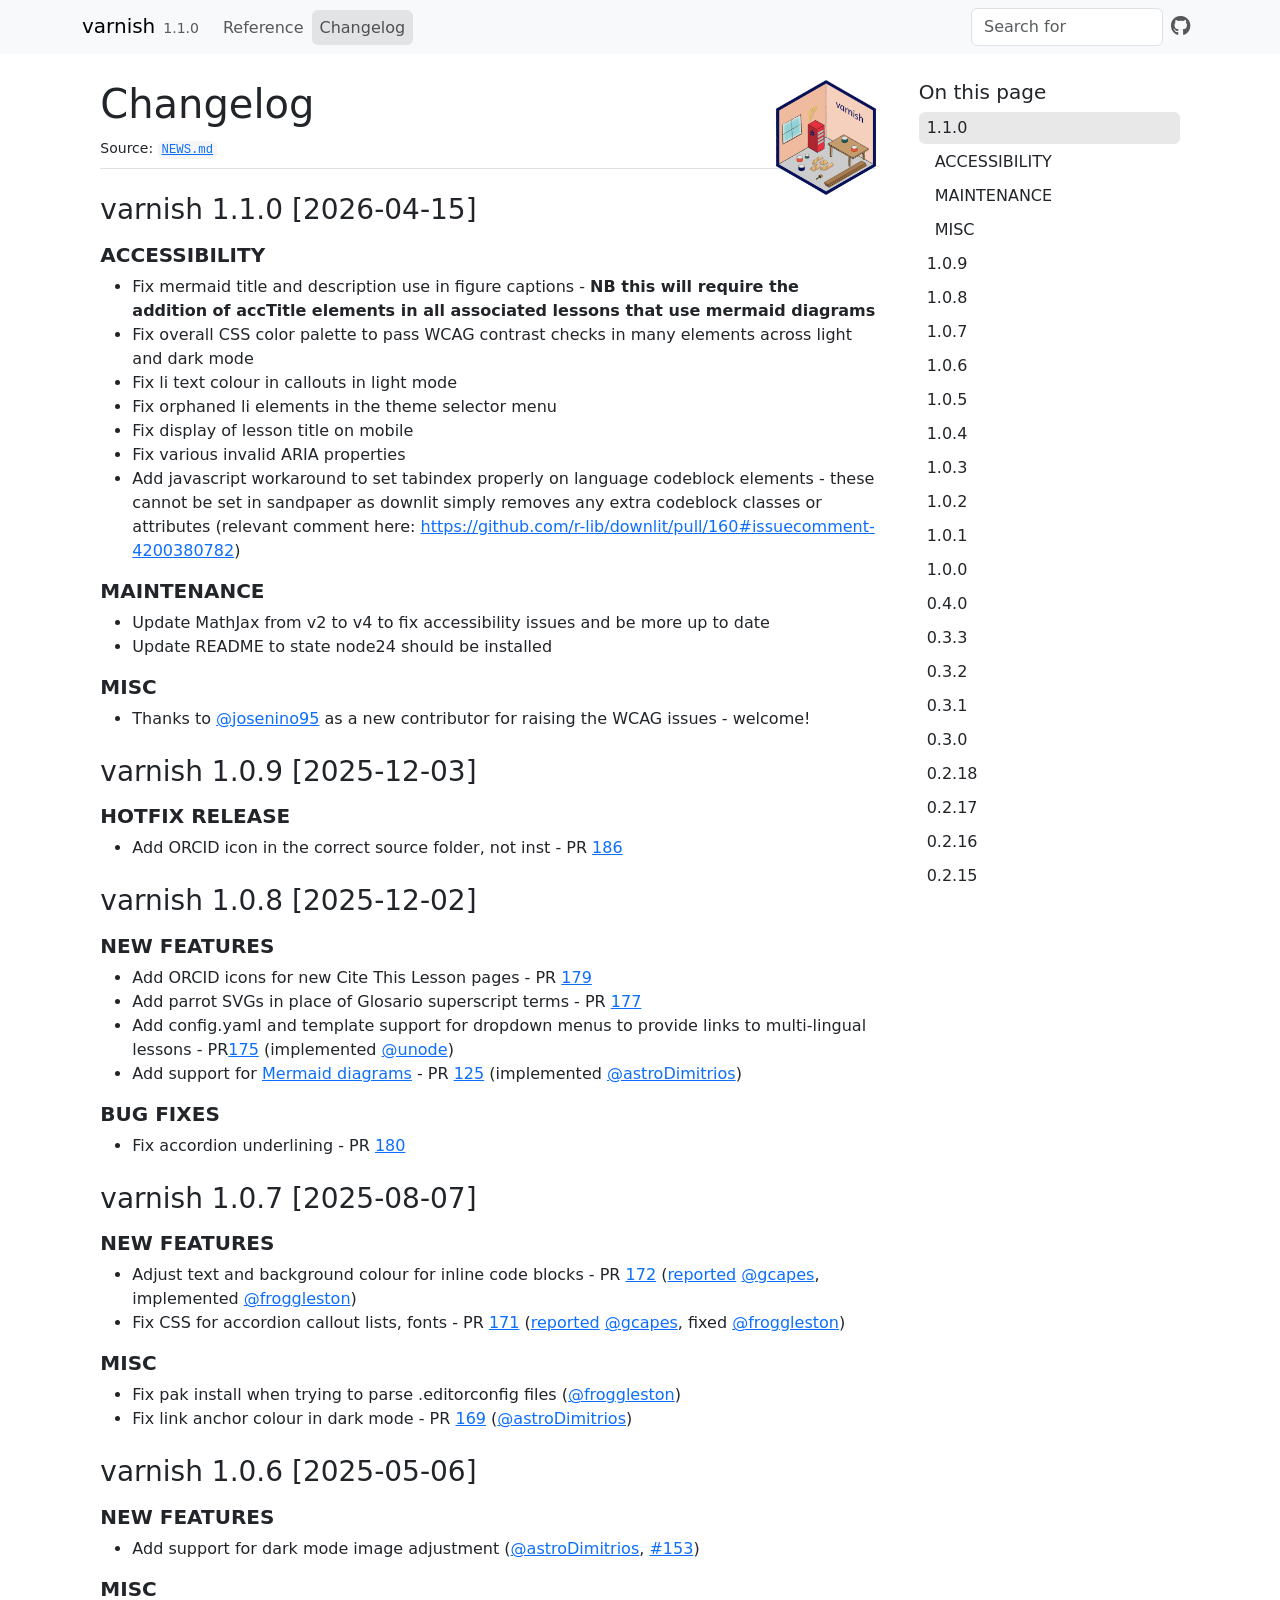
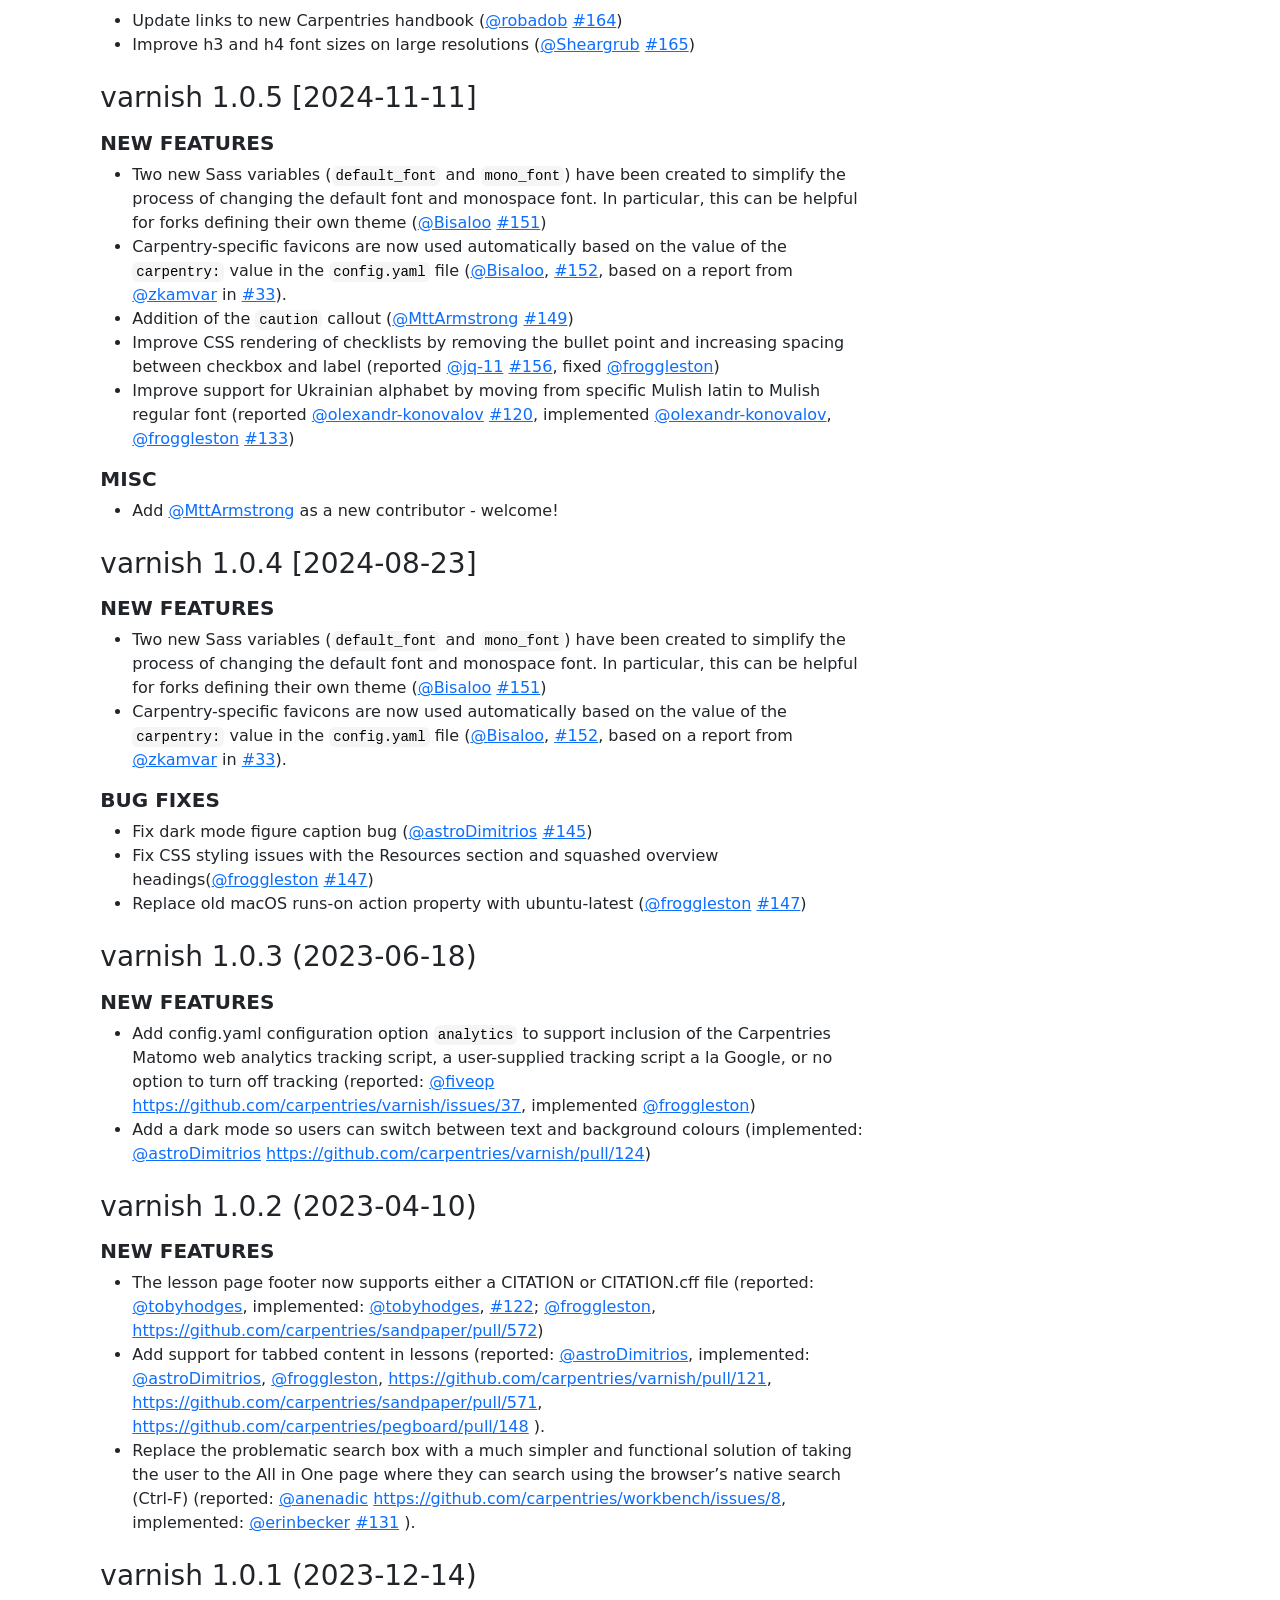
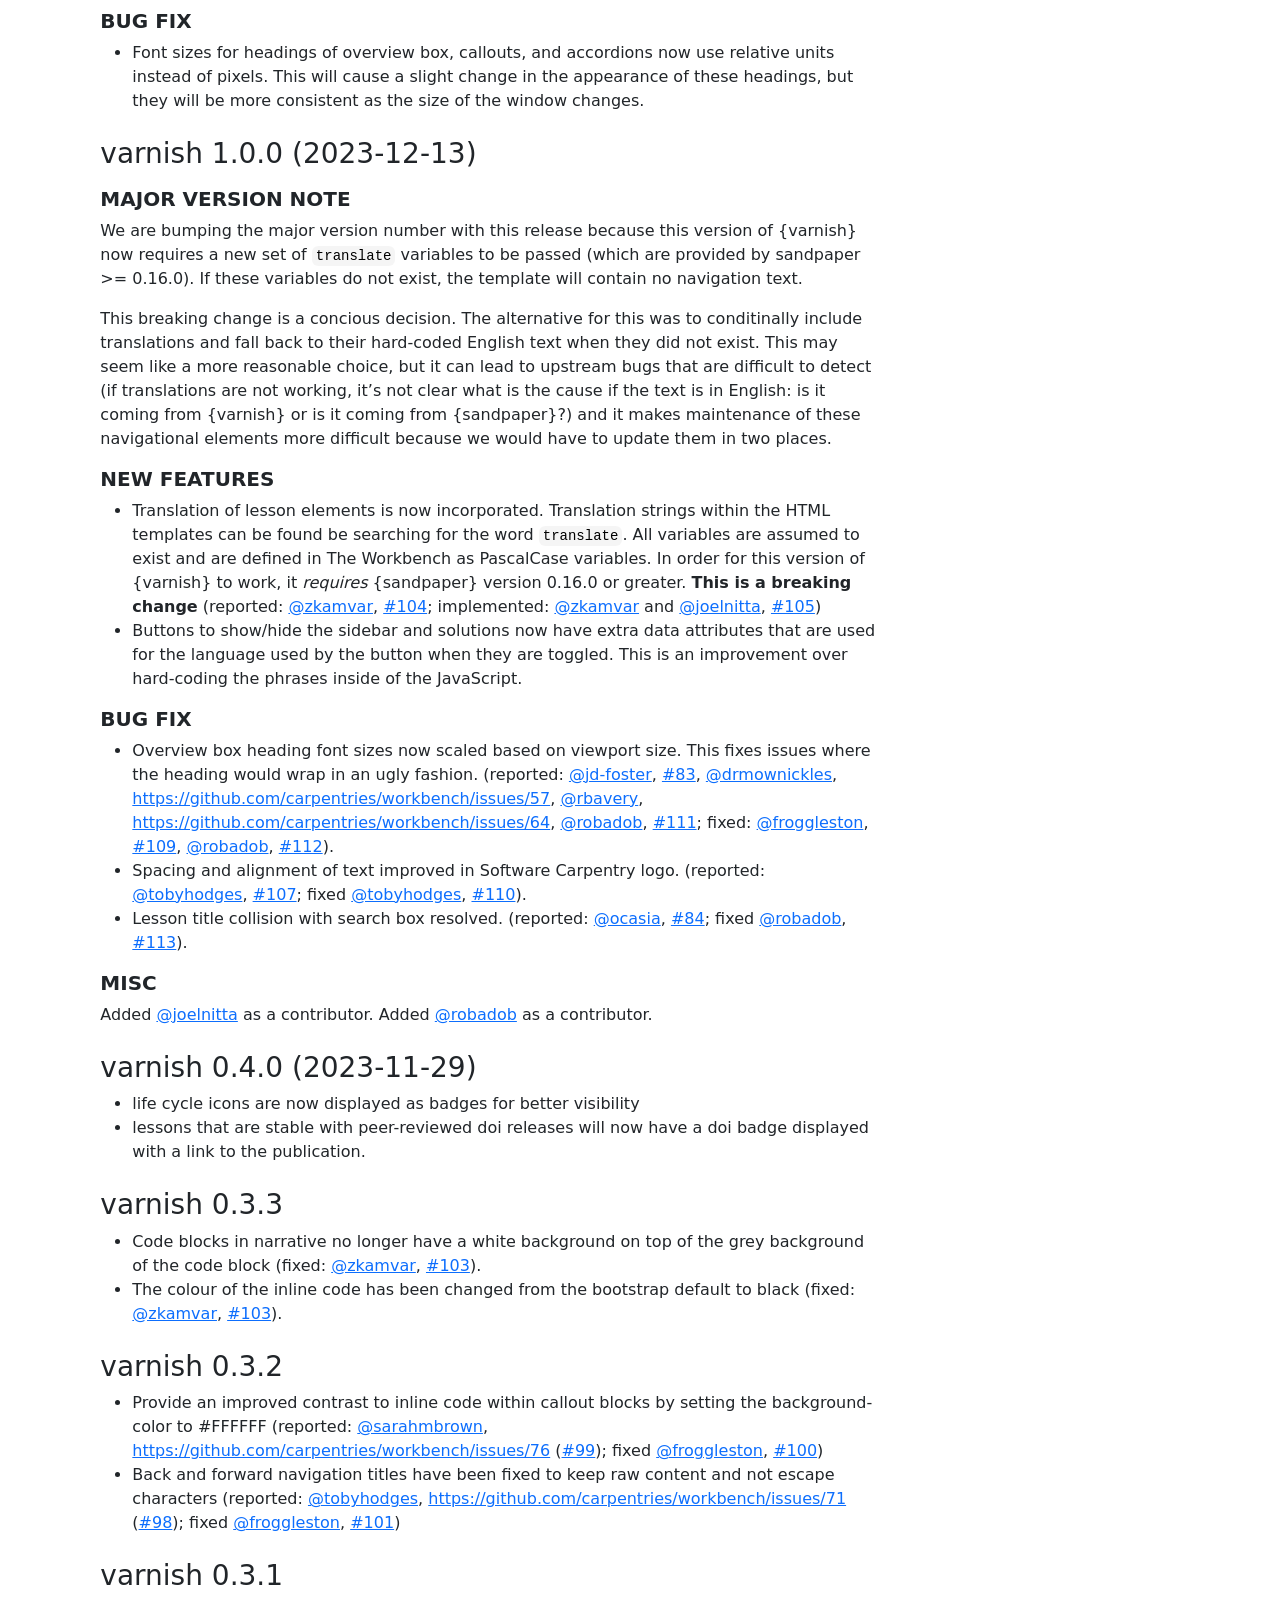
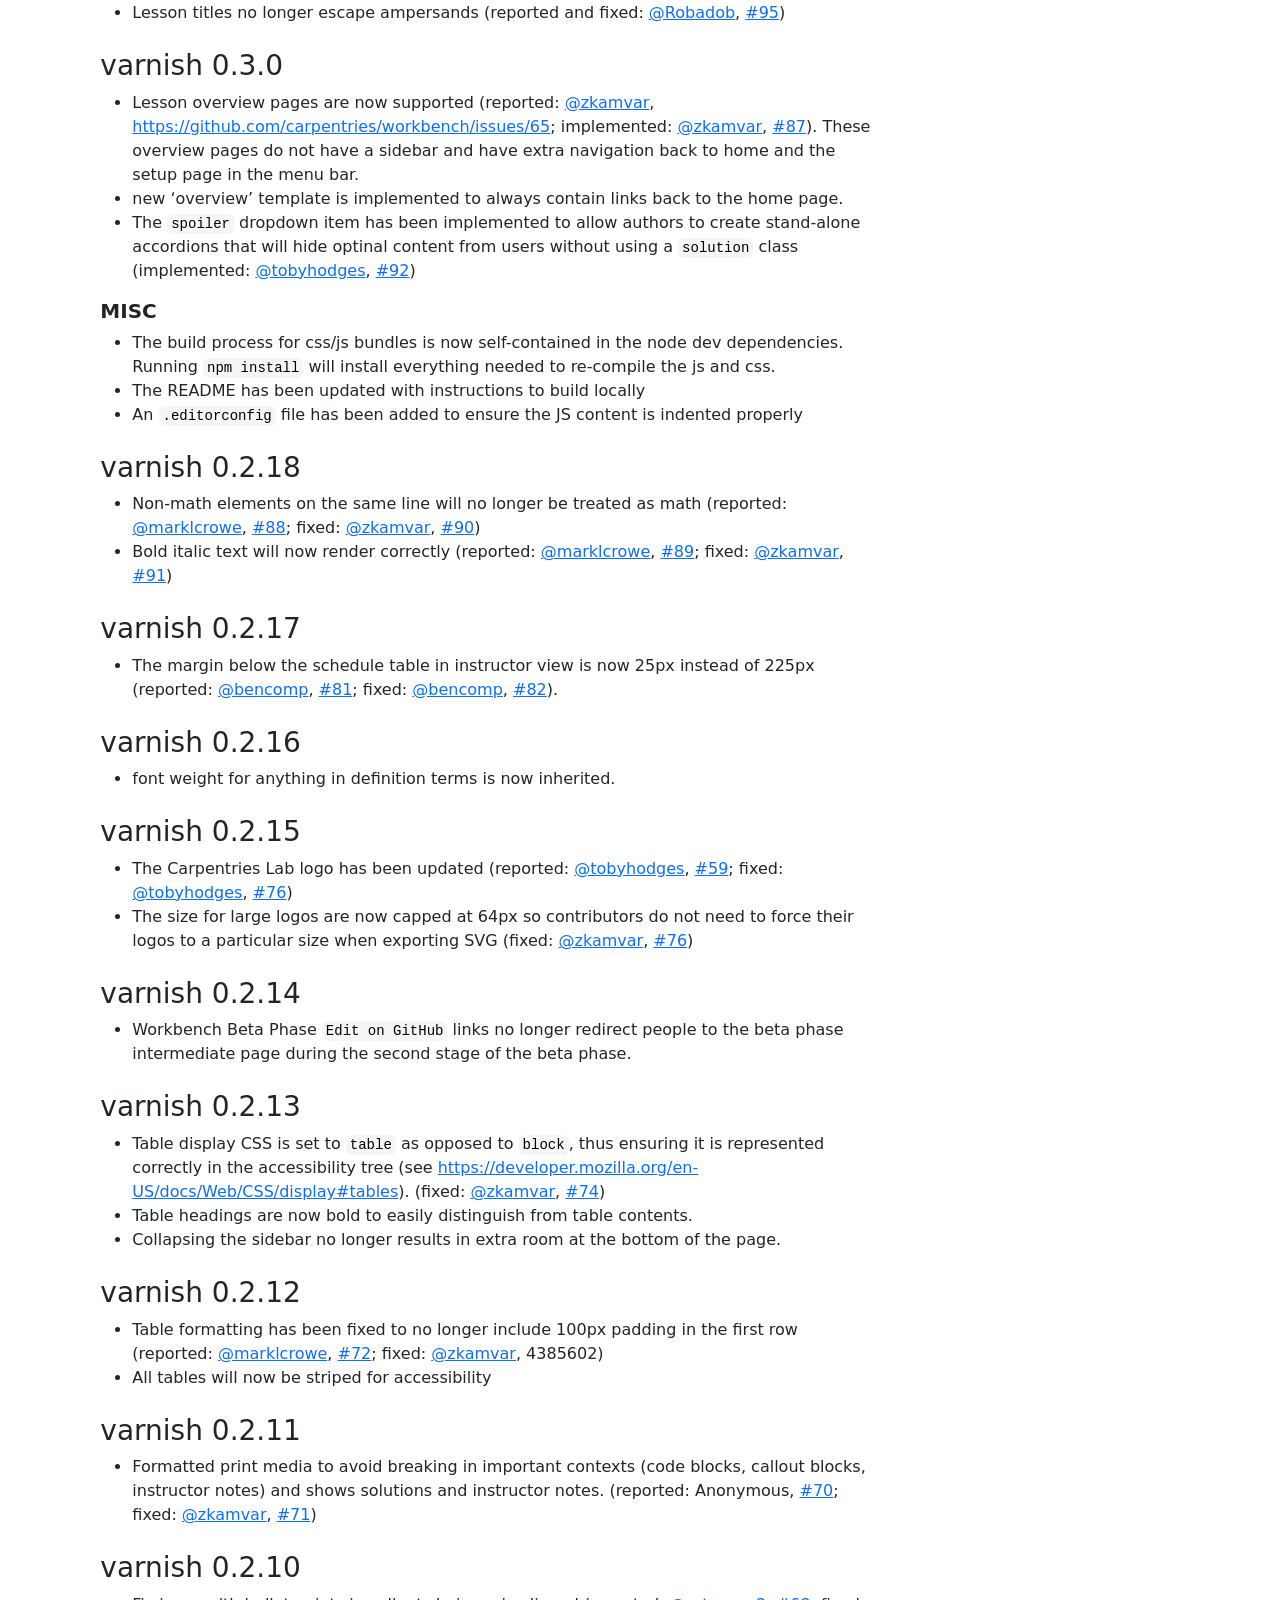
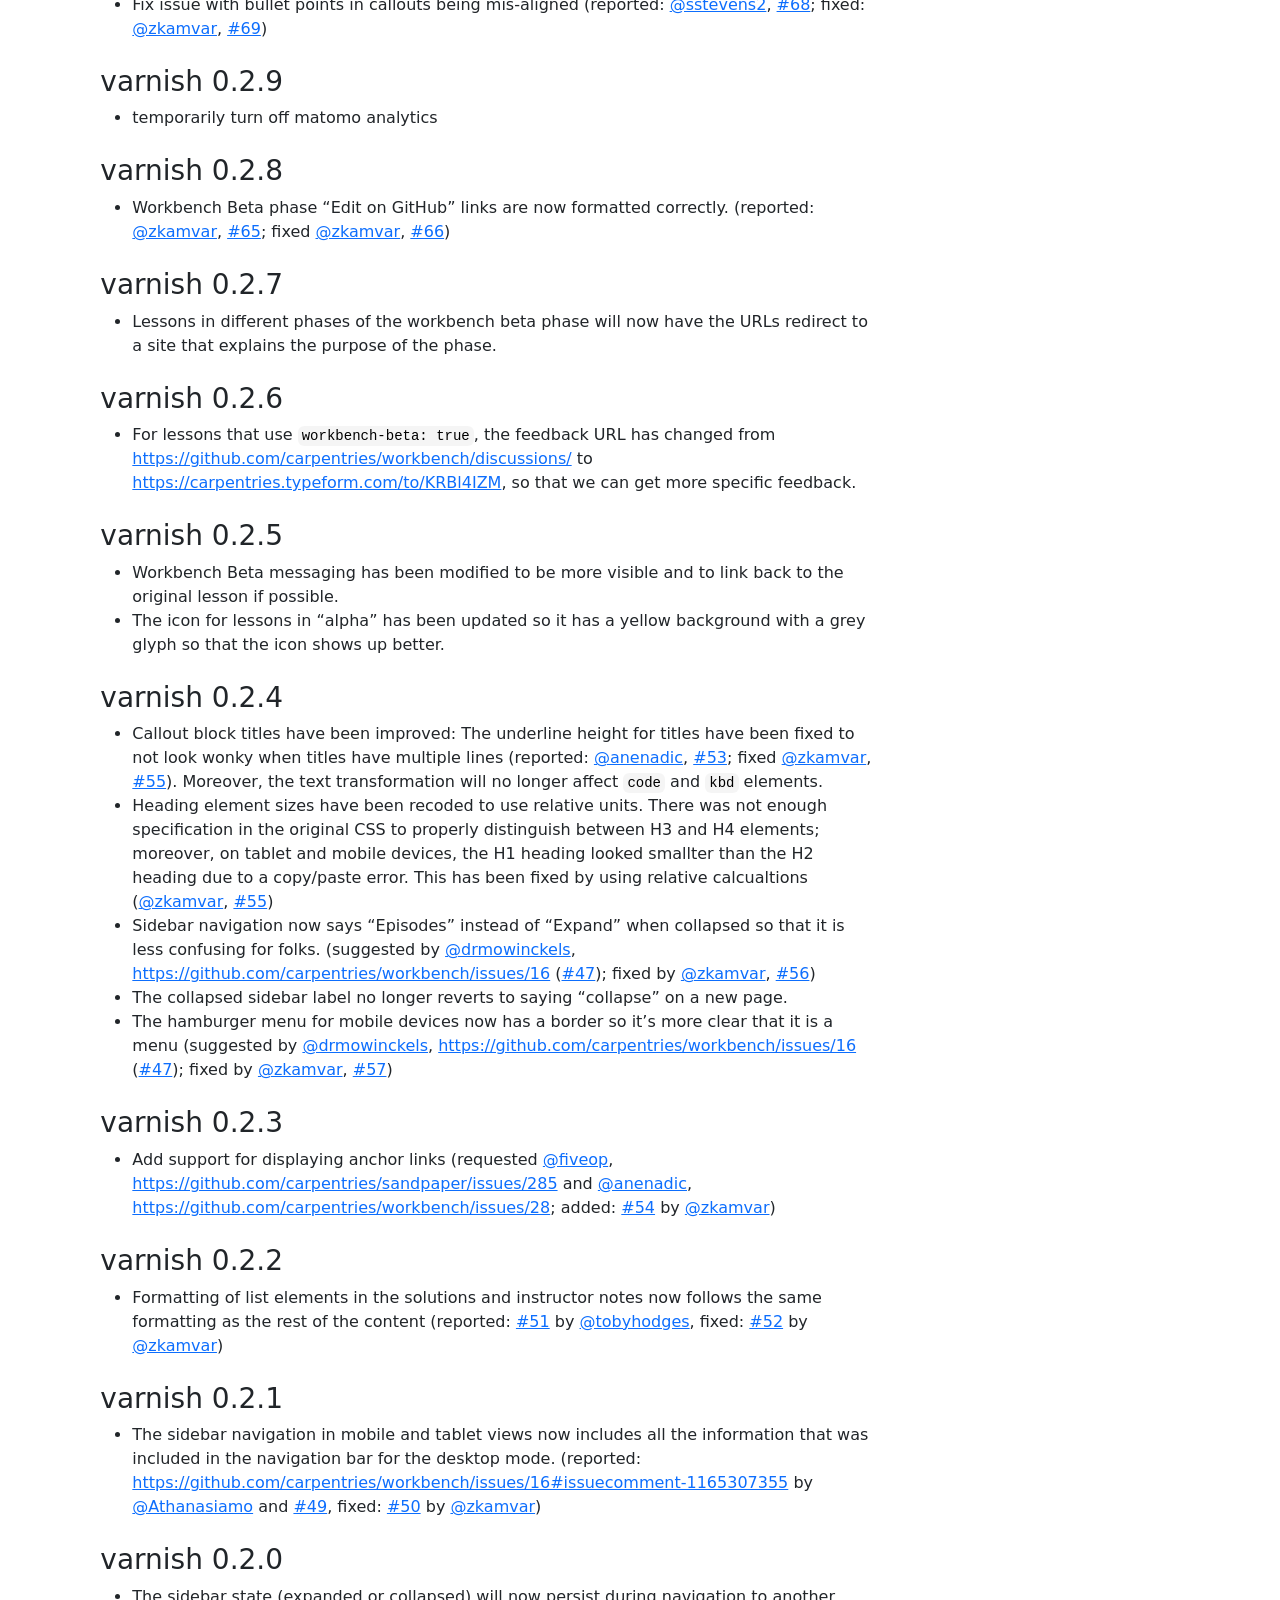
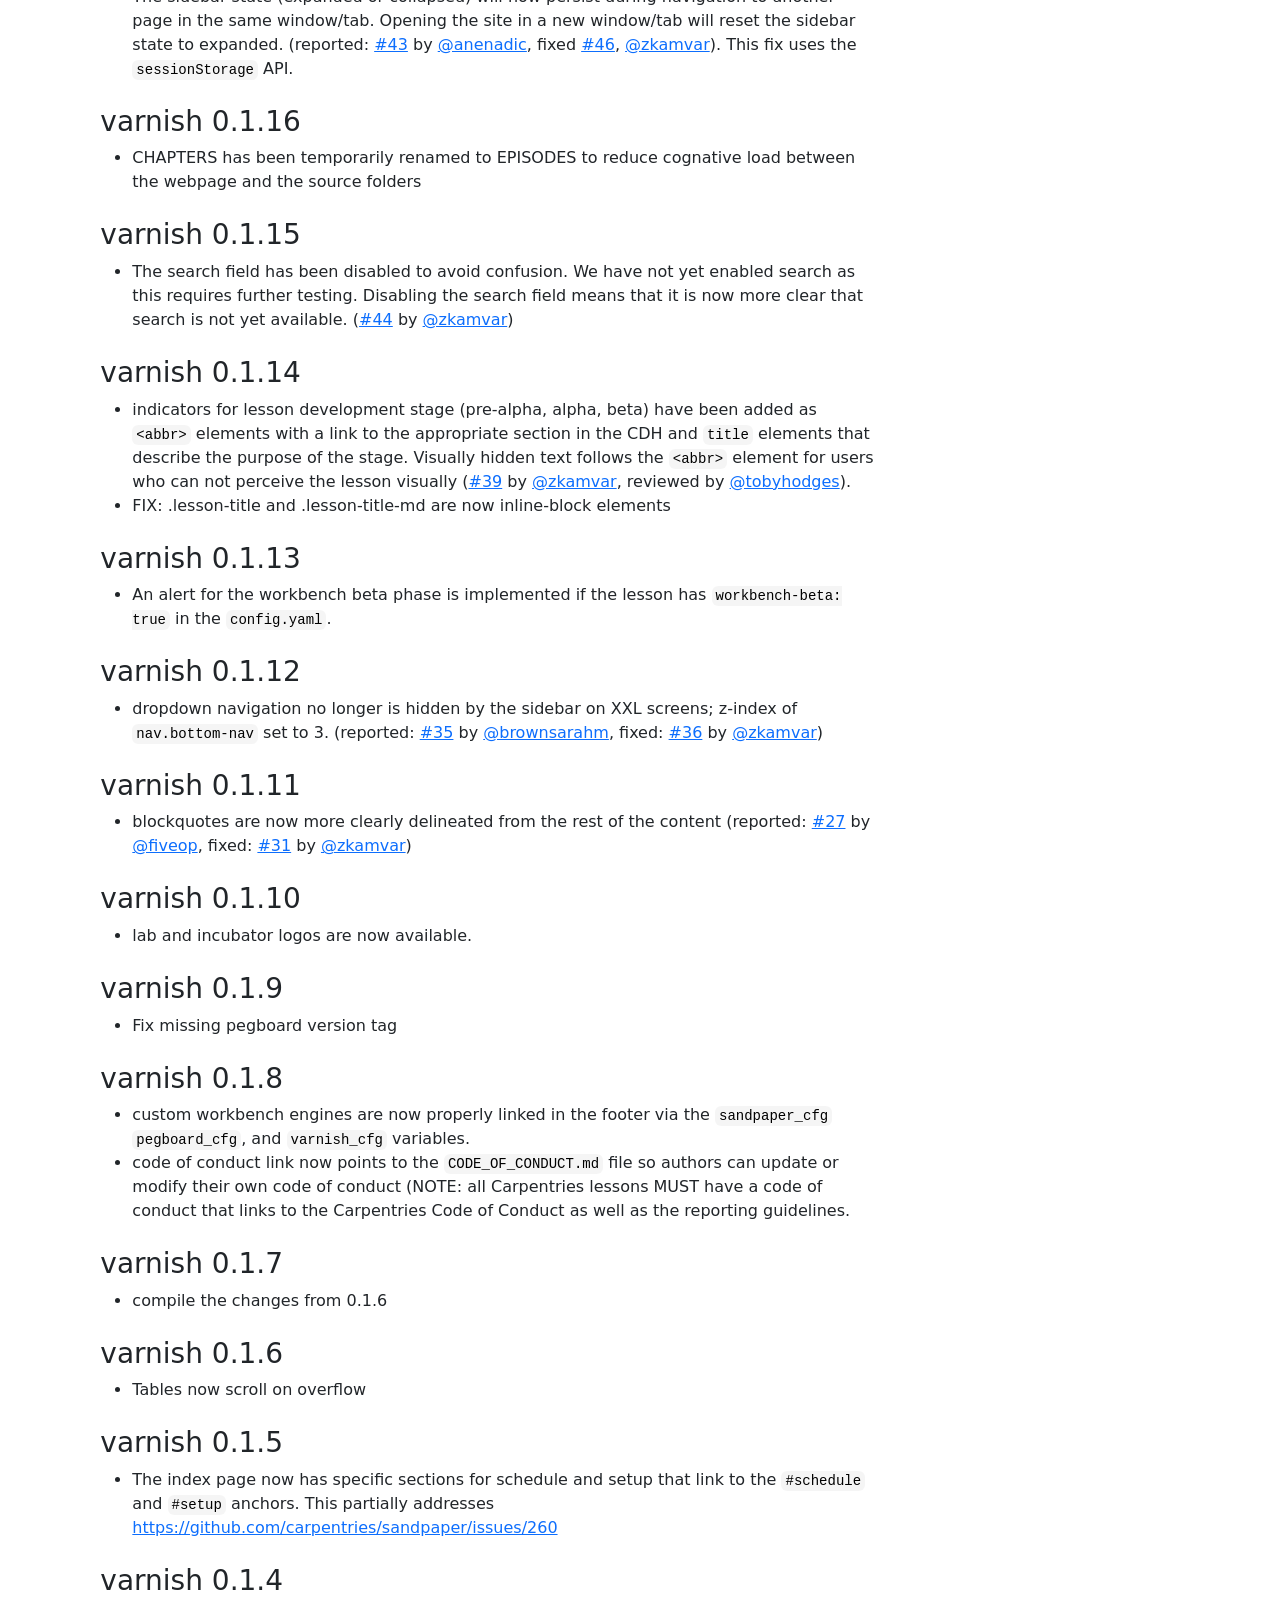
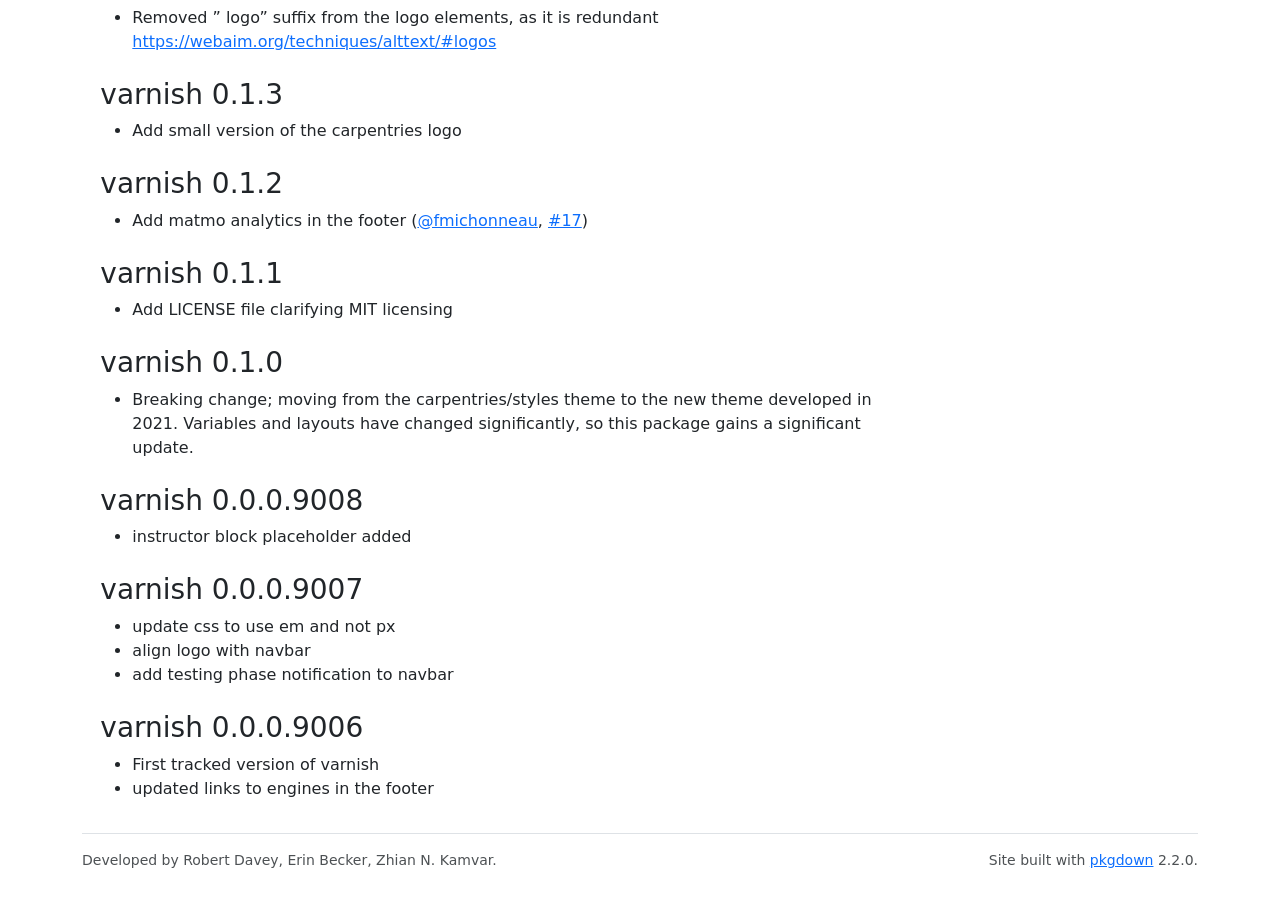
==== news/index.html @ ba7548a2 "Built site for varnish@1.1.0: 03d10dc" ====
<!DOCTYPE html>
<!-- Generated by pkgdown: do not edit by hand --><html lang="en"><head><meta http-equiv="Content-Type" content="text/html; charset=UTF-8"><meta charset="utf-8"><meta http-equiv="X-UA-Compatible" content="IE=edge"><meta name="viewport" content="width=device-width, initial-scale=1, shrink-to-fit=no"><title>Changelog • varnish</title><!-- favicons --><link rel="icon" type="image/png" sizes="96x96" href="../favicon-96x96.png"><link rel="icon" type="”image/svg+xml”" href="../favicon.svg"><link rel="apple-touch-icon" sizes="180x180" href="../apple-touch-icon.png"><link rel="icon" sizes="any" href="../favicon.ico"><link rel="manifest" href="../site.webmanifest"><script src="../deps/jquery-3.6.0/jquery-3.6.0.min.js"></script><meta name="viewport" content="width=device-width, initial-scale=1, shrink-to-fit=no"><link href="../deps/bootstrap-5.3.1/bootstrap.min.css" rel="stylesheet"><script src="../deps/bootstrap-5.3.1/bootstrap.bundle.min.js"></script><link href="../deps/font-awesome-6.5.2/css/all.min.css" rel="stylesheet"><link href="../deps/font-awesome-6.5.2/css/v4-shims.min.css" rel="stylesheet"><script src="../deps/headroom-0.11.0/headroom.min.js"></script><script src="../deps/headroom-0.11.0/jQuery.headroom.min.js"></script><script src="../deps/bootstrap-toc-1.0.1/bootstrap-toc.min.js"></script><script src="../deps/clipboard.js-2.0.11/clipboard.min.js"></script><script src="../deps/search-1.0.0/autocomplete.jquery.min.js"></script><script src="../deps/search-1.0.0/fuse.min.js"></script><script src="../deps/search-1.0.0/mark.min.js"></script><!-- pkgdown --><script src="../pkgdown.js"></script><meta property="og:title" content="Changelog"><meta property="og:image" content="https://carpentries.github.io/varnish/logo.png"><meta name="twitter:card" content="summary"><meta name="twitter:creator" content="@zkamvar"><meta name="twitter:site" content="@thecarpentries"></head><body>
    <a href="#main" class="visually-hidden-focusable">Skip to contents</a>


    <nav class="navbar navbar-expand-lg fixed-top bg-light" data-bs-theme="light" aria-label="Site navigation"><div class="container">

    <a class="navbar-brand me-2" href="../index.html">varnish</a>

    <small class="nav-text text-muted me-auto" data-bs-toggle="tooltip" data-bs-placement="bottom" title="Released version">1.1.0</small>


    <button class="navbar-toggler" type="button" data-bs-toggle="collapse" data-bs-target="#navbar" aria-controls="navbar" aria-expanded="false" aria-label="Toggle navigation">
      <span class="navbar-toggler-icon"></span>
    </button>

    <div id="navbar" class="collapse navbar-collapse ms-3">
      <ul class="navbar-nav me-auto"><li class="nav-item"><a class="nav-link" href="../reference/index.html">Reference</a></li>
<li class="active nav-item"><a class="nav-link" href="../news/index.html">Changelog</a></li>
      </ul><ul class="navbar-nav"><li class="nav-item"><form class="form-inline" role="search">
 <input class="form-control" type="search" name="search-input" id="search-input" autocomplete="off" aria-label="Search site" placeholder="Search for" data-search-index="../search.json"></form></li>
<li class="nav-item"><a class="external-link nav-link" href="https://github.com/melbournebioinformatics/uom-varnish/" aria-label="GitHub"><span class="fa fab fa-github fa-lg"></span></a></li>
      </ul></div>


  </div>
</nav><div class="container template-news">
<div class="row">
  <main id="main" class="col-md-9"><div class="page-header">
      <img src="../logo.png" class="logo" alt=""><h1>Changelog</h1>
      <small>Source: <a href="https://github.com/melbournebioinformatics/uom-varnish/blob/main/NEWS.md" class="external-link"><code>NEWS.md</code></a></small>
    </div>

    <div class="section level2">
<h2 class="pkg-version" data-toc-text="1.1.0" id="varnish-110-2026-04-15">varnish 1.1.0 [2026-04-15]<a class="anchor" aria-label="anchor" href="#varnish-110-2026-04-15"></a></h2>
<div class="section level3">
<h3 id="accessibility-1-1-0">ACCESSIBILITY<a class="anchor" aria-label="anchor" href="#accessibility-1-1-0"></a></h3>
<ul><li>Fix mermaid title and description use in figure captions - <strong>NB this will require the addition of accTitle elements in all associated lessons that use mermaid diagrams</strong>
</li>
<li>Fix overall CSS color palette to pass WCAG contrast checks in many elements across light and dark mode</li>
<li>Fix li text colour in callouts in light mode</li>
<li>Fix orphaned li elements in the theme selector menu</li>
<li>Fix display of lesson title on mobile</li>
<li>Fix various invalid ARIA properties</li>
<li>Add javascript workaround to set tabindex properly on language codeblock elements - these cannot be set in sandpaper as downlit simply removes any extra codeblock classes or attributes (relevant comment here: <a href="https://github.com/r-lib/downlit/pull/160#issuecomment-4200380782" class="external-link uri">https://github.com/r-lib/downlit/pull/160#issuecomment-4200380782</a>)</li>
</ul></div>
<div class="section level3">
<h3 id="maintenance-1-1-0">MAINTENANCE<a class="anchor" aria-label="anchor" href="#maintenance-1-1-0"></a></h3>
<ul><li>Update MathJax from v2 to v4 to fix accessibility issues and be more up to date</li>
<li>Update README to state node24 should be installed</li>
</ul></div>
<div class="section level3">
<h3 id="misc-1-1-0">MISC<a class="anchor" aria-label="anchor" href="#misc-1-1-0"></a></h3>
<ul><li>Thanks to <a href="https://github.com/josenino95" class="external-link">@josenino95</a> as a new contributor for raising the WCAG issues - welcome!</li>
</ul></div>
</div>
    <div class="section level2">
<h2 class="pkg-version" data-toc-text="1.0.9" id="varnish-109-2025-12-03">varnish 1.0.9 [2025-12-03]<a class="anchor" aria-label="anchor" href="#varnish-109-2025-12-03"></a></h2>
<div class="section level3">
<h3 id="hotfix-release-1-0-9">HOTFIX RELEASE<a class="anchor" aria-label="anchor" href="#hotfix-release-1-0-9"></a></h3>
<ul><li>Add ORCID icon in the correct source folder, not inst - PR <a href="https://github.com/carpentries/varnish/pull/186" class="external-link">186</a>
</li>
</ul></div>
</div>
    <div class="section level2">
<h2 class="pkg-version" data-toc-text="1.0.8" id="varnish-108-2025-12-02">varnish 1.0.8 [2025-12-02]<a class="anchor" aria-label="anchor" href="#varnish-108-2025-12-02"></a></h2>
<div class="section level3">
<h3 id="new-features-1-0-8">NEW FEATURES<a class="anchor" aria-label="anchor" href="#new-features-1-0-8"></a></h3>
<ul><li>Add ORCID icons for new Cite This Lesson pages - PR <a href="https://github.com/carpentries/varnish/pull/179" class="external-link">179</a>
</li>
<li>Add parrot SVGs in place of Glosario superscript terms - PR <a href="https://github.com/carpentries/varnish/pull/177" class="external-link">177</a>
</li>
<li>Add config.yaml and template support for dropdown menus to provide links to multi-lingual lessons - PR<a href="https://github.com/carpentries/varnish/pull/175" class="external-link">175</a> (implemented <a href="https://github.com/unode" class="external-link">@unode</a>)</li>
<li>Add support for <a href="https://css-tricks.com/making-mermaid-diagrams-in-markdown/" class="external-link">Mermaid diagrams</a> - PR <a href="https://github.com/carpentries/varnish/pull/125" class="external-link">125</a> (implemented <a href="https://github.com/astroDimitrios" class="external-link">@astroDimitrios</a>)</li>
</ul></div>
<div class="section level3">
<h3 id="bug-fixes-1-0-8">BUG FIXES<a class="anchor" aria-label="anchor" href="#bug-fixes-1-0-8"></a></h3>
<ul><li>Fix accordion underlining - PR <a href="https://github.com/carpentries/varnish/pull/180" class="external-link">180</a>
</li>
</ul></div>
</div>
    <div class="section level2">
<h2 class="pkg-version" data-toc-text="1.0.7" id="varnish-107-2025-08-07">varnish 1.0.7 [2025-08-07]<a class="anchor" aria-label="anchor" href="#varnish-107-2025-08-07"></a></h2>
<div class="section level3">
<h3 id="new-features-1-0-7">NEW FEATURES<a class="anchor" aria-label="anchor" href="#new-features-1-0-7"></a></h3>
<ul><li>Adjust text and background colour for inline code blocks - PR <a href="https://github.com/carpentries/varnish/pull/172" class="external-link">172</a> (<a href="https://github.com/carpentries/workbench/issues/97" class="external-link">reported</a> <a href="https://github.com/gcapes" class="external-link">@gcapes</a>, implemented <a href="https://github.com/froggleston" class="external-link">@froggleston</a>)</li>
<li>Fix CSS for accordion callout lists, fonts - PR <a href="https://github.com/carpentries/varnish/pull/171" class="external-link">171</a> (<a href="https://github.com/carpentries/workbench/issues/98" class="external-link">reported</a> <a href="https://github.com/gcapes" class="external-link">@gcapes</a>, fixed <a href="https://github.com/froggleston" class="external-link">@froggleston</a>)</li>
</ul></div>
<div class="section level3">
<h3 id="misc-1-0-7">MISC<a class="anchor" aria-label="anchor" href="#misc-1-0-7"></a></h3>
<ul><li>Fix pak install when trying to parse .editorconfig files (<a href="https://github.com/froggleston" class="external-link">@froggleston</a>)</li>
<li>Fix link anchor colour in dark mode - PR <a href="https://github.com/carpentries/varnish/pull/169" class="external-link">169</a> (<a href="https://github.com/astroDimitrios" class="external-link">@astroDimitrios</a>)</li>
</ul></div>
</div>
    <div class="section level2">
<h2 class="pkg-version" data-toc-text="1.0.6" id="varnish-106-2025-05-06">varnish 1.0.6 [2025-05-06]<a class="anchor" aria-label="anchor" href="#varnish-106-2025-05-06"></a></h2>
<div class="section level3">
<h3 id="new-features-1-0-6">NEW FEATURES<a class="anchor" aria-label="anchor" href="#new-features-1-0-6"></a></h3>
<ul><li>Add support for dark mode image adjustment (<a href="https://github.com/astroDimitrios" class="external-link">@astroDimitrios</a>, <a href="https://github.com/melbournebioinformatics/uom-varnish/issues/153" class="external-link">#153</a>)</li>
</ul></div>
<div class="section level3">
<h3 id="misc-1-0-6">MISC<a class="anchor" aria-label="anchor" href="#misc-1-0-6"></a></h3>
<ul><li>Update links to new Carpentries handbook (<a href="https://github.com/robadob" class="external-link">@robadob</a> <a href="https://github.com/melbournebioinformatics/uom-varnish/issues/164" class="external-link">#164</a>)</li>
<li>Improve h3 and h4 font sizes on large resolutions (<a href="https://github.com/Sheargrub" class="external-link">@Sheargrub</a> <a href="https://github.com/melbournebioinformatics/uom-varnish/issues/165" class="external-link">#165</a>)</li>
</ul></div>
</div>
    <div class="section level2">
<h2 class="pkg-version" data-toc-text="1.0.5" id="varnish-105-2024-11-11">varnish 1.0.5 [2024-11-11]<a class="anchor" aria-label="anchor" href="#varnish-105-2024-11-11"></a></h2>
<div class="section level3">
<h3 id="new-features-1-0-5">NEW FEATURES<a class="anchor" aria-label="anchor" href="#new-features-1-0-5"></a></h3>
<ul><li>Two new Sass variables (<code>default_font</code> and <code>mono_font</code>) have been created to simplify the process of changing the default font and monospace font. In particular, this can be helpful for forks defining their own theme (<a href="https://github.com/Bisaloo" class="external-link">@Bisaloo</a> <a href="https://github.com/melbournebioinformatics/uom-varnish/issues/151" class="external-link">#151</a>)</li>
<li>Carpentry-specific favicons are now used automatically based on the value of the <code>carpentry:</code> value in the <code>config.yaml</code> file (<a href="https://github.com/Bisaloo" class="external-link">@Bisaloo</a>, <a href="https://github.com/melbournebioinformatics/uom-varnish/issues/152" class="external-link">#152</a>, based on a report from <a href="https://github.com/zkamvar" class="external-link">@zkamvar</a> in <a href="https://github.com/melbournebioinformatics/uom-varnish/issues/33" class="external-link">#33</a>).</li>
<li>Addition of the <code>caution</code> callout (<a href="https://github.com/MttArmstrong" class="external-link">@MttArmstrong</a> <a href="https://github.com/melbournebioinformatics/uom-varnish/issues/149" class="external-link">#149</a>)</li>
<li>Improve CSS rendering of checklists by removing the bullet point and increasing spacing between checkbox and label (reported <a href="https://github.com/jq-11" class="external-link">@jq-11</a> <a href="https://github.com/melbournebioinformatics/uom-varnish/issues/156" class="external-link">#156</a>, fixed <a href="https://github.com/froggleston" class="external-link">@froggleston</a>)</li>
<li>Improve support for Ukrainian alphabet by moving from specific Mulish latin to Mulish regular font (reported <a href="https://github.com/olexandr-konovalov" class="external-link">@olexandr-konovalov</a> <a href="https://github.com/melbournebioinformatics/uom-varnish/issues/120" class="external-link">#120</a>, implemented <a href="https://github.com/olexandr-konovalov" class="external-link">@olexandr-konovalov</a>, <a href="https://github.com/froggleston" class="external-link">@froggleston</a> <a href="https://github.com/melbournebioinformatics/uom-varnish/issues/133" class="external-link">#133</a>)</li>
</ul></div>
<div class="section level3">
<h3 id="misc-1-0-5">MISC<a class="anchor" aria-label="anchor" href="#misc-1-0-5"></a></h3>
<ul><li>Add <a href="https://github.com/MttArmstrong" class="external-link">@MttArmstrong</a> as a new contributor - welcome!</li>
</ul></div>
</div>
    <div class="section level2">
<h2 class="pkg-version" data-toc-text="1.0.4" id="varnish-104-2024-08-23">varnish 1.0.4 [2024-08-23]<a class="anchor" aria-label="anchor" href="#varnish-104-2024-08-23"></a></h2>
<div class="section level3">
<h3 id="new-features-1-0-4">NEW FEATURES<a class="anchor" aria-label="anchor" href="#new-features-1-0-4"></a></h3>
<ul><li>Two new Sass variables (<code>default_font</code> and <code>mono_font</code>) have been created to simplify the process of changing the default font and monospace font. In particular, this can be helpful for forks defining their own theme (<a href="https://github.com/Bisaloo" class="external-link">@Bisaloo</a> <a href="https://github.com/melbournebioinformatics/uom-varnish/issues/151" class="external-link">#151</a>)</li>
<li>Carpentry-specific favicons are now used automatically based on the value of the <code>carpentry:</code> value in the <code>config.yaml</code> file (<a href="https://github.com/Bisaloo" class="external-link">@Bisaloo</a>, <a href="https://github.com/melbournebioinformatics/uom-varnish/issues/152" class="external-link">#152</a>, based on a report from <a href="https://github.com/zkamvar" class="external-link">@zkamvar</a> in <a href="https://github.com/melbournebioinformatics/uom-varnish/issues/33" class="external-link">#33</a>).</li>
</ul></div>
<div class="section level3">
<h3 id="bug-fixes-1-0-4">BUG FIXES<a class="anchor" aria-label="anchor" href="#bug-fixes-1-0-4"></a></h3>
<ul><li>Fix dark mode figure caption bug (<a href="https://github.com/astroDimitrios" class="external-link">@astroDimitrios</a> <a href="https://github.com/melbournebioinformatics/uom-varnish/issues/145" class="external-link">#145</a>)</li>
<li>Fix CSS styling issues with the Resources section and squashed overview headings(<a href="https://github.com/froggleston" class="external-link">@froggleston</a> <a href="https://github.com/melbournebioinformatics/uom-varnish/issues/147" class="external-link">#147</a>)</li>
<li>Replace old macOS runs-on action property with ubuntu-latest (<a href="https://github.com/froggleston" class="external-link">@froggleston</a> <a href="https://github.com/melbournebioinformatics/uom-varnish/issues/147" class="external-link">#147</a>)</li>
</ul></div>
</div>
    <div class="section level2">
<h2 class="pkg-version" data-toc-text="1.0.3" id="varnish-103-2023-06-18">varnish 1.0.3 (2023-06-18)<a class="anchor" aria-label="anchor" href="#varnish-103-2023-06-18"></a></h2>
<div class="section level3">
<h3 id="new-features-1-0-3">NEW FEATURES<a class="anchor" aria-label="anchor" href="#new-features-1-0-3"></a></h3>
<ul><li>Add config.yaml configuration option <code>analytics</code> to support inclusion of the Carpentries Matomo web analytics tracking script, a user-supplied tracking script a la Google, or no option to turn off tracking (reported: <a href="https://github.com/fiveop" class="external-link">@fiveop</a> <a href="https://github.com/carpentries/varnish/issues/37" class="external-link uri">https://github.com/carpentries/varnish/issues/37</a>, implemented <a href="https://github.com/froggleston" class="external-link">@froggleston</a>)</li>
<li>Add a dark mode so users can switch between text and background colours (implemented: <a href="https://github.com/astroDimitrios" class="external-link">@astroDimitrios</a> <a href="https://github.com/carpentries/varnish/pull/124" class="external-link uri">https://github.com/carpentries/varnish/pull/124</a>)</li>
</ul></div>
</div>
    <div class="section level2">
<h2 class="pkg-version" data-toc-text="1.0.2" id="varnish-102-2023-04-10">varnish 1.0.2 (2023-04-10)<a class="anchor" aria-label="anchor" href="#varnish-102-2023-04-10"></a></h2>
<div class="section level3">
<h3 id="new-features-1-0-2">NEW FEATURES<a class="anchor" aria-label="anchor" href="#new-features-1-0-2"></a></h3>
<ul><li>The lesson page footer now supports either a CITATION or CITATION.cff file (reported: <a href="https://github.com/tobyhodges" class="external-link">@tobyhodges</a>, implemented: <a href="https://github.com/tobyhodges" class="external-link">@tobyhodges</a>, <a href="https://github.com/melbournebioinformatics/uom-varnish/issues/122" class="external-link">#122</a>; <a href="https://github.com/froggleston" class="external-link">@froggleston</a>, <a href="https://github.com/carpentries/sandpaper/pull/572" class="external-link uri">https://github.com/carpentries/sandpaper/pull/572</a>)</li>
<li>Add support for tabbed content in lessons (reported: <a href="https://github.com/astroDimitrios" class="external-link">@astroDimitrios</a>, implemented: <a href="https://github.com/astroDimitrios" class="external-link">@astroDimitrios</a>, <a href="https://github.com/froggleston" class="external-link">@froggleston</a>, <a href="https://github.com/carpentries/varnish/pull/121" class="external-link uri">https://github.com/carpentries/varnish/pull/121</a>, <a href="https://github.com/carpentries/sandpaper/pull/571" class="external-link uri">https://github.com/carpentries/sandpaper/pull/571</a>, <a href="https://github.com/carpentries/pegboard/pull/148" class="external-link uri">https://github.com/carpentries/pegboard/pull/148</a> ).</li>
<li>Replace the problematic search box with a much simpler and functional solution of taking the user to the All in One page where they can search using the browser’s native search (Ctrl-F) (reported: <a href="https://github.com/anenadic" class="external-link">@anenadic</a> <a href="https://github.com/carpentries/workbench/issues/8" class="external-link uri">https://github.com/carpentries/workbench/issues/8</a>, implemented: <a href="https://github.com/erinbecker" class="external-link">@erinbecker</a> <a href="https://github.com/melbournebioinformatics/uom-varnish/issues/131" class="external-link">#131</a> ).</li>
</ul></div>
</div>
    <div class="section level2">
<h2 class="pkg-version" data-toc-text="1.0.1" id="varnish-101-2023-12-14">varnish 1.0.1 (2023-12-14)<a class="anchor" aria-label="anchor" href="#varnish-101-2023-12-14"></a></h2>
<div class="section level3">
<h3 id="bug-fix-1-0-1">BUG FIX<a class="anchor" aria-label="anchor" href="#bug-fix-1-0-1"></a></h3>
<ul><li>Font sizes for headings of overview box, callouts, and accordions now use relative units instead of pixels. This will cause a slight change in the appearance of these headings, but they will be more consistent as the size of the window changes.</li>
</ul></div>
</div>
    <div class="section level2">
<h2 class="pkg-version" data-toc-text="1.0.0" id="varnish-100-2023-12-13">varnish 1.0.0 (2023-12-13)<a class="anchor" aria-label="anchor" href="#varnish-100-2023-12-13"></a></h2>
<div class="section level3">
<h3 id="major-version-note-1-0-0">MAJOR VERSION NOTE<a class="anchor" aria-label="anchor" href="#major-version-note-1-0-0"></a></h3>
<p>We are bumping the major version number with this release because this version of {varnish} now requires a new set of <code>translate</code> variables to be passed (which are provided by sandpaper &gt;= 0.16.0). If these variables do not exist, the template will contain no navigation text.</p>
<p>This breaking change is a concious decision. The alternative for this was to conditinally include translations and fall back to their hard-coded English text when they did not exist. This may seem like a more reasonable choice, but it can lead to upstream bugs that are difficult to detect (if translations are not working, it’s not clear what is the cause if the text is in English: is it coming from {varnish} or is it coming from {sandpaper}?) and it makes maintenance of these navigational elements more difficult because we would have to update them in two places.</p>
</div>
<div class="section level3">
<h3 id="new-features-1-0-0">NEW FEATURES<a class="anchor" aria-label="anchor" href="#new-features-1-0-0"></a></h3>
<ul><li>Translation of lesson elements is now incorporated. Translation strings within the HTML templates can be found be searching for the word <code>translate</code>. All variables are assumed to exist and are defined in The Workbench as PascalCase variables. In order for this version of {varnish} to work, it <em>requires</em> {sandpaper} version 0.16.0 or greater. <strong>This is a breaking change</strong> (reported: <a href="https://github.com/zkamvar" class="external-link">@zkamvar</a>, <a href="https://github.com/melbournebioinformatics/uom-varnish/issues/104" class="external-link">#104</a>; implemented: <a href="https://github.com/zkamvar" class="external-link">@zkamvar</a> and <a href="https://github.com/joelnitta" class="external-link">@joelnitta</a>, <a href="https://github.com/melbournebioinformatics/uom-varnish/issues/105" class="external-link">#105</a>)</li>
<li>Buttons to show/hide the sidebar and solutions now have extra data attributes that are used for the language used by the button when they are toggled. This is an improvement over hard-coding the phrases inside of the JavaScript.</li>
</ul></div>
<div class="section level3">
<h3 id="bug-fix-1-0-0">BUG FIX<a class="anchor" aria-label="anchor" href="#bug-fix-1-0-0"></a></h3>
<ul><li>Overview box heading font sizes now scaled based on viewport size. This fixes issues where the heading would wrap in an ugly fashion. (reported: <a href="https://github.com/jd-foster" class="external-link">@jd-foster</a>, <a href="https://github.com/melbournebioinformatics/uom-varnish/issues/83" class="external-link">#83</a>, <a href="https://github.com/drmownickles" class="external-link">@drmownickles</a>, <a href="https://github.com/carpentries/workbench/issues/57" class="external-link uri">https://github.com/carpentries/workbench/issues/57</a>, <a href="https://github.com/rbavery" class="external-link">@rbavery</a>, <a href="https://github.com/carpentries/workbench/issues/64" class="external-link uri">https://github.com/carpentries/workbench/issues/64</a>, <a href="https://github.com/robadob" class="external-link">@robadob</a>, <a href="https://github.com/melbournebioinformatics/uom-varnish/issues/111" class="external-link">#111</a>; fixed: <a href="https://github.com/froggleston" class="external-link">@froggleston</a>, <a href="https://github.com/melbournebioinformatics/uom-varnish/issues/109" class="external-link">#109</a>, <a href="https://github.com/robadob" class="external-link">@robadob</a>, <a href="https://github.com/melbournebioinformatics/uom-varnish/issues/112" class="external-link">#112</a>).</li>
<li>Spacing and alignment of text improved in Software Carpentry logo. (reported: <a href="https://github.com/tobyhodges" class="external-link">@tobyhodges</a>, <a href="https://github.com/melbournebioinformatics/uom-varnish/issues/107" class="external-link">#107</a>; fixed <a href="https://github.com/tobyhodges" class="external-link">@tobyhodges</a>, <a href="https://github.com/melbournebioinformatics/uom-varnish/issues/110" class="external-link">#110</a>).</li>
<li>Lesson title collision with search box resolved. (reported: <a href="https://github.com/ocasia" class="external-link">@ocasia</a>, <a href="https://github.com/melbournebioinformatics/uom-varnish/issues/84" class="external-link">#84</a>; fixed <a href="https://github.com/robadob" class="external-link">@robadob</a>, <a href="https://github.com/melbournebioinformatics/uom-varnish/issues/113" class="external-link">#113</a>).</li>
</ul></div>
<div class="section level3">
<h3 id="misc-1-0-0">MISC<a class="anchor" aria-label="anchor" href="#misc-1-0-0"></a></h3>
<p>Added <a href="https://github.com/joelnitta" class="external-link">@joelnitta</a> as a contributor. Added <a href="https://github.com/robadob" class="external-link">@robadob</a> as a contributor.</p>
</div>
</div>
    <div class="section level2">
<h2 class="pkg-version" data-toc-text="0.4.0" id="varnish-040-2023-11-29">varnish 0.4.0 (2023-11-29)<a class="anchor" aria-label="anchor" href="#varnish-040-2023-11-29"></a></h2>
<ul><li>life cycle icons are now displayed as badges for better visibility</li>
<li>lessons that are stable with peer-reviewed doi releases will now have a doi badge displayed with a link to the publication.</li>
</ul></div>
    <div class="section level2">
<h2 class="pkg-version" data-toc-text="0.3.3" id="varnish-033">varnish 0.3.3<a class="anchor" aria-label="anchor" href="#varnish-033"></a></h2>
<ul><li>Code blocks in narrative no longer have a white background on top of the grey background of the code block (fixed: <a href="https://github.com/zkamvar" class="external-link">@zkamvar</a>, <a href="https://github.com/melbournebioinformatics/uom-varnish/issues/103" class="external-link">#103</a>).</li>
<li>The colour of the inline code has been changed from the bootstrap default to black (fixed: <a href="https://github.com/zkamvar" class="external-link">@zkamvar</a>, <a href="https://github.com/melbournebioinformatics/uom-varnish/issues/103" class="external-link">#103</a>).</li>
</ul></div>
    <div class="section level2">
<h2 class="pkg-version" data-toc-text="0.3.2" id="varnish-032">varnish 0.3.2<a class="anchor" aria-label="anchor" href="#varnish-032"></a></h2>
<ul><li>Provide an improved contrast to inline code within callout blocks by setting the background-color to #FFFFFF (reported: <a href="https://github.com/sarahmbrown" class="external-link">@sarahmbrown</a>, <a href="https://github.com/carpentries/workbench/issues/76" class="external-link uri">https://github.com/carpentries/workbench/issues/76</a> (<a href="https://github.com/melbournebioinformatics/uom-varnish/issues/99" class="external-link">#99</a>); fixed <a href="https://github.com/froggleston" class="external-link">@froggleston</a>, <a href="https://github.com/melbournebioinformatics/uom-varnish/issues/100" class="external-link">#100</a>)</li>
<li>Back and forward navigation titles have been fixed to keep raw content and not escape characters (reported: <a href="https://github.com/tobyhodges" class="external-link">@tobyhodges</a>, <a href="https://github.com/carpentries/workbench/issues/71" class="external-link uri">https://github.com/carpentries/workbench/issues/71</a> (<a href="https://github.com/melbournebioinformatics/uom-varnish/issues/98" class="external-link">#98</a>); fixed <a href="https://github.com/froggleston" class="external-link">@froggleston</a>, <a href="https://github.com/melbournebioinformatics/uom-varnish/issues/101" class="external-link">#101</a>)</li>
</ul></div>
    <div class="section level2">
<h2 class="pkg-version" data-toc-text="0.3.1" id="varnish-031">varnish 0.3.1<a class="anchor" aria-label="anchor" href="#varnish-031"></a></h2>
<ul><li>Lesson titles no longer escape ampersands (reported and fixed: <a href="https://github.com/Robadob" class="external-link">@Robadob</a>, <a href="https://github.com/melbournebioinformatics/uom-varnish/issues/95" class="external-link">#95</a>)</li>
</ul></div>
    <div class="section level2">
<h2 class="pkg-version" data-toc-text="0.3.0" id="varnish-030">varnish 0.3.0<a class="anchor" aria-label="anchor" href="#varnish-030"></a></h2>
<ul><li>Lesson overview pages are now supported (reported: <a href="https://github.com/zkamvar" class="external-link">@zkamvar</a>, <a href="https://github.com/carpentries/workbench/issues/65" class="external-link uri">https://github.com/carpentries/workbench/issues/65</a>; implemented: <a href="https://github.com/zkamvar" class="external-link">@zkamvar</a>, <a href="https://github.com/melbournebioinformatics/uom-varnish/issues/87" class="external-link">#87</a>). These overview pages do not have a sidebar and have extra navigation back to home and the setup page in the menu bar.</li>
<li>new ‘overview’ template is implemented to always contain links back to the home page.</li>
<li>The <code>spoiler</code> dropdown item has been implemented to allow authors to create stand-alone accordions that will hide optinal content from users without using a <code>solution</code> class (implemented: <a href="https://github.com/tobyhodges" class="external-link">@tobyhodges</a>, <a href="https://github.com/melbournebioinformatics/uom-varnish/issues/92" class="external-link">#92</a>)</li>
</ul><div class="section level3">
<h3 id="misc-0-3-0">MISC<a class="anchor" aria-label="anchor" href="#misc-0-3-0"></a></h3>
<ul><li>The build process for css/js bundles is now self-contained in the node dev dependencies. Running <code>npm install</code> will install everything needed to re-compile the js and css.</li>
<li>The README has been updated with instructions to build locally</li>
<li>An <code>.editorconfig</code> file has been added to ensure the JS content is indented properly</li>
</ul></div>
</div>
    <div class="section level2">
<h2 class="pkg-version" data-toc-text="0.2.18" id="varnish-0218">varnish 0.2.18<a class="anchor" aria-label="anchor" href="#varnish-0218"></a></h2>
<ul><li>Non-math elements on the same line will no longer be treated as math (reported: <a href="https://github.com/marklcrowe" class="external-link">@marklcrowe</a>, <a href="https://github.com/melbournebioinformatics/uom-varnish/issues/88" class="external-link">#88</a>; fixed: <a href="https://github.com/zkamvar" class="external-link">@zkamvar</a>, <a href="https://github.com/melbournebioinformatics/uom-varnish/issues/90" class="external-link">#90</a>)</li>
<li>Bold italic text will now render correctly (reported: <a href="https://github.com/marklcrowe" class="external-link">@marklcrowe</a>, <a href="https://github.com/melbournebioinformatics/uom-varnish/issues/89" class="external-link">#89</a>; fixed: <a href="https://github.com/zkamvar" class="external-link">@zkamvar</a>, <a href="https://github.com/melbournebioinformatics/uom-varnish/issues/91" class="external-link">#91</a>)</li>
</ul></div>
    <div class="section level2">
<h2 class="pkg-version" data-toc-text="0.2.17" id="varnish-0217">varnish 0.2.17<a class="anchor" aria-label="anchor" href="#varnish-0217"></a></h2>
<ul><li>The margin below the schedule table in instructor view is now 25px instead of 225px (reported: <a href="https://github.com/bencomp" class="external-link">@bencomp</a>, <a href="https://github.com/melbournebioinformatics/uom-varnish/issues/81" class="external-link">#81</a>; fixed: <a href="https://github.com/bencomp" class="external-link">@bencomp</a>, <a href="https://github.com/melbournebioinformatics/uom-varnish/issues/82" class="external-link">#82</a>).</li>
</ul></div>
    <div class="section level2">
<h2 class="pkg-version" data-toc-text="0.2.16" id="varnish-0216">varnish 0.2.16<a class="anchor" aria-label="anchor" href="#varnish-0216"></a></h2>
<ul><li>font weight for anything in definition terms is now inherited.</li>
</ul></div>
    <div class="section level2">
<h2 class="pkg-version" data-toc-text="0.2.15" id="varnish-0215">varnish 0.2.15<a class="anchor" aria-label="anchor" href="#varnish-0215"></a></h2>
<ul><li>The Carpentries Lab logo has been updated (reported: <a href="https://github.com/tobyhodges" class="external-link">@tobyhodges</a>, <a href="https://github.com/melbournebioinformatics/uom-varnish/issues/59" class="external-link">#59</a>; fixed: <a href="https://github.com/tobyhodges" class="external-link">@tobyhodges</a>, <a href="https://github.com/melbournebioinformatics/uom-varnish/issues/76" class="external-link">#76</a>)</li>
<li>The size for large logos are now capped at 64px so contributors do not need to force their logos to a particular size when exporting SVG (fixed: <a href="https://github.com/zkamvar" class="external-link">@zkamvar</a>, <a href="https://github.com/melbournebioinformatics/uom-varnish/issues/76" class="external-link">#76</a>)</li>
</ul></div>
    <div class="section level2">
<h2 class="pkg-version" data-toc-text="0.2.14" id="varnish-0214">varnish 0.2.14<a class="anchor" aria-label="anchor" href="#varnish-0214"></a></h2>
<ul><li>Workbench Beta Phase <code>Edit on GitHub</code> links no longer redirect people to the beta phase intermediate page during the second stage of the beta phase.</li>
</ul></div>
    <div class="section level2">
<h2 class="pkg-version" data-toc-text="0.2.13" id="varnish-0213">varnish 0.2.13<a class="anchor" aria-label="anchor" href="#varnish-0213"></a></h2>
<ul><li>Table display CSS is set to <code>table</code> as opposed to <code>block</code>, thus ensuring it is represented correctly in the accessibility tree (see <a href="https://developer.mozilla.org/en-US/docs/Web/CSS/display#tables" class="external-link uri">https://developer.mozilla.org/en-US/docs/Web/CSS/display#tables</a>). (fixed: <a href="https://github.com/zkamvar" class="external-link">@zkamvar</a>, <a href="https://github.com/melbournebioinformatics/uom-varnish/issues/74" class="external-link">#74</a>)</li>
<li>Table headings are now bold to easily distinguish from table contents.</li>
<li>Collapsing the sidebar no longer results in extra room at the bottom of the page.</li>
</ul></div>
    <div class="section level2">
<h2 class="pkg-version" data-toc-text="0.2.12" id="varnish-0212">varnish 0.2.12<a class="anchor" aria-label="anchor" href="#varnish-0212"></a></h2>
<ul><li>Table formatting has been fixed to no longer include 100px padding in the first row (reported: <a href="https://github.com/marklcrowe" class="external-link">@marklcrowe</a>, <a href="https://github.com/melbournebioinformatics/uom-varnish/issues/72" class="external-link">#72</a>; fixed: <a href="https://github.com/zkamvar" class="external-link">@zkamvar</a>, 4385602)</li>
<li>All tables will now be striped for accessibility</li>
</ul></div>
    <div class="section level2">
<h2 class="pkg-version" data-toc-text="0.2.11" id="varnish-0211">varnish 0.2.11<a class="anchor" aria-label="anchor" href="#varnish-0211"></a></h2>
<ul><li>Formatted print media to avoid breaking in important contexts (code blocks, callout blocks, instructor notes) and shows solutions and instructor notes. (reported: Anonymous, <a href="https://github.com/melbournebioinformatics/uom-varnish/issues/70" class="external-link">#70</a>; fixed: <a href="https://github.com/zkamvar" class="external-link">@zkamvar</a>, <a href="https://github.com/melbournebioinformatics/uom-varnish/issues/71" class="external-link">#71</a>)</li>
</ul></div>
    <div class="section level2">
<h2 class="pkg-version" data-toc-text="0.2.10" id="varnish-0210">varnish 0.2.10<a class="anchor" aria-label="anchor" href="#varnish-0210"></a></h2>
<ul><li>Fix issue with bullet points in callouts being mis-aligned (reported: <a href="https://github.com/sstevens2" class="external-link">@sstevens2</a>, <a href="https://github.com/melbournebioinformatics/uom-varnish/issues/68" class="external-link">#68</a>; fixed: <a href="https://github.com/zkamvar" class="external-link">@zkamvar</a>, <a href="https://github.com/melbournebioinformatics/uom-varnish/issues/69" class="external-link">#69</a>)</li>
</ul></div>
    <div class="section level2">
<h2 class="pkg-version" data-toc-text="0.2.9" id="varnish-029">varnish 0.2.9<a class="anchor" aria-label="anchor" href="#varnish-029"></a></h2>
<ul><li>temporarily turn off matomo analytics</li>
</ul></div>
    <div class="section level2">
<h2 class="pkg-version" data-toc-text="0.2.8" id="varnish-028">varnish 0.2.8<a class="anchor" aria-label="anchor" href="#varnish-028"></a></h2>
<ul><li>Workbench Beta phase “Edit on GitHub” links are now formatted correctly. (reported: <a href="https://github.com/zkamvar" class="external-link">@zkamvar</a>, <a href="https://github.com/melbournebioinformatics/uom-varnish/issues/65" class="external-link">#65</a>; fixed <a href="https://github.com/zkamvar" class="external-link">@zkamvar</a>, <a href="https://github.com/melbournebioinformatics/uom-varnish/issues/66" class="external-link">#66</a>)</li>
</ul></div>
    <div class="section level2">
<h2 class="pkg-version" data-toc-text="0.2.7" id="varnish-027">varnish 0.2.7<a class="anchor" aria-label="anchor" href="#varnish-027"></a></h2>
<ul><li>Lessons in different phases of the workbench beta phase will now have the URLs redirect to a site that explains the purpose of the phase.</li>
</ul></div>
    <div class="section level2">
<h2 class="pkg-version" data-toc-text="0.2.6" id="varnish-026">varnish 0.2.6<a class="anchor" aria-label="anchor" href="#varnish-026"></a></h2>
<ul><li>For lessons that use <code>workbench-beta: true</code>, the feedback URL has changed from <a href="https://github.com/carpentries/workbench/discussions/" class="external-link uri">https://github.com/carpentries/workbench/discussions/</a> to <a href="https://carpentries.typeform.com/to/KRBl4IZM" class="external-link uri">https://carpentries.typeform.com/to/KRBl4IZM</a>, so that we can get more specific feedback.</li>
</ul></div>
    <div class="section level2">
<h2 class="pkg-version" data-toc-text="0.2.5" id="varnish-025">varnish 0.2.5<a class="anchor" aria-label="anchor" href="#varnish-025"></a></h2>
<ul><li>Workbench Beta messaging has been modified to be more visible and to link back to the original lesson if possible.</li>
<li>The icon for lessons in “alpha” has been updated so it has a yellow background with a grey glyph so that the icon shows up better.</li>
</ul></div>
    <div class="section level2">
<h2 class="pkg-version" data-toc-text="0.2.4" id="varnish-024">varnish 0.2.4<a class="anchor" aria-label="anchor" href="#varnish-024"></a></h2>
<ul><li>Callout block titles have been improved: The underline height for titles have been fixed to not look wonky when titles have multiple lines (reported: <a href="https://github.com/anenadic" class="external-link">@anenadic</a>, <a href="https://github.com/melbournebioinformatics/uom-varnish/issues/53" class="external-link">#53</a>; fixed <a href="https://github.com/zkamvar" class="external-link">@zkamvar</a>, <a href="https://github.com/melbournebioinformatics/uom-varnish/issues/55" class="external-link">#55</a>). Moreover, the text transformation will no longer affect <code>code</code> and <code>kbd</code> elements.</li>
<li>Heading element sizes have been recoded to use relative units. There was not enough specification in the original CSS to properly distinguish between H3 and H4 elements; moreover, on tablet and mobile devices, the H1 heading looked smallter than the H2 heading due to a copy/paste error. This has been fixed by using relative calcualtions (<a href="https://github.com/zkamvar" class="external-link">@zkamvar</a>, <a href="https://github.com/melbournebioinformatics/uom-varnish/issues/55" class="external-link">#55</a>)</li>
<li>Sidebar navigation now says “Episodes” instead of “Expand” when collapsed so that it is less confusing for folks. (suggested by <a href="https://github.com/drmowinckels" class="external-link">@drmowinckels</a>, <a href="https://github.com/carpentries/workbench/issues/16" class="external-link uri">https://github.com/carpentries/workbench/issues/16</a> (<a href="https://github.com/melbournebioinformatics/uom-varnish/issues/47" class="external-link">#47</a>); fixed by <a href="https://github.com/zkamvar" class="external-link">@zkamvar</a>, <a href="https://github.com/melbournebioinformatics/uom-varnish/issues/56" class="external-link">#56</a>)</li>
<li>The collapsed sidebar label no longer reverts to saying “collapse” on a new page.</li>
<li>The hamburger menu for mobile devices now has a border so it’s more clear that it is a menu (suggested by <a href="https://github.com/drmowinckels" class="external-link">@drmowinckels</a>, <a href="https://github.com/carpentries/workbench/issues/16" class="external-link uri">https://github.com/carpentries/workbench/issues/16</a> (<a href="https://github.com/melbournebioinformatics/uom-varnish/issues/47" class="external-link">#47</a>); fixed by <a href="https://github.com/zkamvar" class="external-link">@zkamvar</a>, <a href="https://github.com/melbournebioinformatics/uom-varnish/issues/57" class="external-link">#57</a>)</li>
</ul></div>
    <div class="section level2">
<h2 class="pkg-version" data-toc-text="0.2.3" id="varnish-023">varnish 0.2.3<a class="anchor" aria-label="anchor" href="#varnish-023"></a></h2>
<ul><li>Add support for displaying anchor links (requested <a href="https://github.com/fiveop" class="external-link">@fiveop</a>, <a href="https://github.com/carpentries/sandpaper/issues/285" class="external-link uri">https://github.com/carpentries/sandpaper/issues/285</a> and <a href="https://github.com/anenadic" class="external-link">@anenadic</a>, <a href="https://github.com/carpentries/workbench/issues/28" class="external-link uri">https://github.com/carpentries/workbench/issues/28</a>; added: <a href="https://github.com/melbournebioinformatics/uom-varnish/issues/54" class="external-link">#54</a> by <a href="https://github.com/zkamvar" class="external-link">@zkamvar</a>)</li>
</ul></div>
    <div class="section level2">
<h2 class="pkg-version" data-toc-text="0.2.2" id="varnish-022">varnish 0.2.2<a class="anchor" aria-label="anchor" href="#varnish-022"></a></h2>
<ul><li>Formatting of list elements in the solutions and instructor notes now follows the same formatting as the rest of the content (reported: <a href="https://github.com/melbournebioinformatics/uom-varnish/issues/51" class="external-link">#51</a> by <a href="https://github.com/tobyhodges" class="external-link">@tobyhodges</a>, fixed: <a href="https://github.com/melbournebioinformatics/uom-varnish/issues/52" class="external-link">#52</a> by <a href="https://github.com/zkamvar" class="external-link">@zkamvar</a>)</li>
</ul></div>
    <div class="section level2">
<h2 class="pkg-version" data-toc-text="0.2.1" id="varnish-021">varnish 0.2.1<a class="anchor" aria-label="anchor" href="#varnish-021"></a></h2>
<ul><li>The sidebar navigation in mobile and tablet views now includes all the information that was included in the navigation bar for the desktop mode. (reported: <a href="https://github.com/carpentries/workbench/issues/16#issuecomment-1165307355" class="external-link uri">https://github.com/carpentries/workbench/issues/16#issuecomment-1165307355</a> by <a href="https://github.com/Athanasiamo" class="external-link">@Athanasiamo</a> and <a href="https://github.com/melbournebioinformatics/uom-varnish/issues/49" class="external-link">#49</a>, fixed: <a href="https://github.com/melbournebioinformatics/uom-varnish/issues/50" class="external-link">#50</a> by <a href="https://github.com/zkamvar" class="external-link">@zkamvar</a>)</li>
</ul></div>
    <div class="section level2">
<h2 class="pkg-version" data-toc-text="0.2.0" id="varnish-020">varnish 0.2.0<a class="anchor" aria-label="anchor" href="#varnish-020"></a></h2>
<ul><li>The sidebar state (expanded or collapsed) will now persist during navigation to another page in the same window/tab. Opening the site in a new window/tab will reset the sidebar state to expanded. (reported: <a href="https://github.com/melbournebioinformatics/uom-varnish/issues/43" class="external-link">#43</a> by <a href="https://github.com/anenadic" class="external-link">@anenadic</a>, fixed <a href="https://github.com/melbournebioinformatics/uom-varnish/issues/46" class="external-link">#46</a>, <a href="https://github.com/zkamvar" class="external-link">@zkamvar</a>). This fix uses the <code>sessionStorage</code> API.</li>
</ul></div>
    <div class="section level2">
<h2 class="pkg-version" data-toc-text="0.1.16" id="varnish-0116">varnish 0.1.16<a class="anchor" aria-label="anchor" href="#varnish-0116"></a></h2>
<ul><li>CHAPTERS has been temporarily renamed to EPISODES to reduce cognative load between the webpage and the source folders</li>
</ul></div>
    <div class="section level2">
<h2 class="pkg-version" data-toc-text="0.1.15" id="varnish-0115">varnish 0.1.15<a class="anchor" aria-label="anchor" href="#varnish-0115"></a></h2>
<ul><li>The search field has been disabled to avoid confusion. We have not yet enabled search as this requires further testing. Disabling the search field means that it is now more clear that search is not yet available. (<a href="https://github.com/melbournebioinformatics/uom-varnish/issues/44" class="external-link">#44</a> by <a href="https://github.com/zkamvar" class="external-link">@zkamvar</a>)</li>
</ul></div>
    <div class="section level2">
<h2 class="pkg-version" data-toc-text="0.1.14" id="varnish-0114">varnish 0.1.14<a class="anchor" aria-label="anchor" href="#varnish-0114"></a></h2>
<ul><li>indicators for lesson development stage (pre-alpha, alpha, beta) have been added as <code>&lt;abbr&gt;</code> elements with a link to the appropriate section in the CDH and <code>title</code> elements that describe the purpose of the stage. Visually hidden text follows the <code>&lt;abbr&gt;</code> element for users who can not perceive the lesson visually (<a href="https://github.com/melbournebioinformatics/uom-varnish/issues/39" class="external-link">#39</a> by <a href="https://github.com/zkamvar" class="external-link">@zkamvar</a>, reviewed by <a href="https://github.com/tobyhodges" class="external-link">@tobyhodges</a>).</li>
<li>FIX: .lesson-title and .lesson-title-md are now inline-block elements</li>
</ul></div>
    <div class="section level2">
<h2 class="pkg-version" data-toc-text="0.1.13" id="varnish-0113">varnish 0.1.13<a class="anchor" aria-label="anchor" href="#varnish-0113"></a></h2>
<ul><li>An alert for the workbench beta phase is implemented if the lesson has <code>workbench-beta: true</code> in the <code>config.yaml</code>.</li>
</ul></div>
    <div class="section level2">
<h2 class="pkg-version" data-toc-text="0.1.12" id="varnish-0112">varnish 0.1.12<a class="anchor" aria-label="anchor" href="#varnish-0112"></a></h2>
<ul><li>dropdown navigation no longer is hidden by the sidebar on XXL screens; z-index of <code>nav.bottom-nav</code> set to 3. (reported: <a href="https://github.com/melbournebioinformatics/uom-varnish/issues/35" class="external-link">#35</a> by <a href="https://github.com/brownsarahm" class="external-link">@brownsarahm</a>, fixed: <a href="https://github.com/melbournebioinformatics/uom-varnish/issues/36" class="external-link">#36</a> by <a href="https://github.com/zkamvar" class="external-link">@zkamvar</a>)</li>
</ul></div>
    <div class="section level2">
<h2 class="pkg-version" data-toc-text="0.1.11" id="varnish-0111">varnish 0.1.11<a class="anchor" aria-label="anchor" href="#varnish-0111"></a></h2>
<ul><li>blockquotes are now more clearly delineated from the rest of the content (reported: <a href="https://github.com/melbournebioinformatics/uom-varnish/issues/27" class="external-link">#27</a> by <a href="https://github.com/fiveop" class="external-link">@fiveop</a>, fixed: <a href="https://github.com/melbournebioinformatics/uom-varnish/issues/31" class="external-link">#31</a> by <a href="https://github.com/zkamvar" class="external-link">@zkamvar</a>)</li>
</ul></div>
    <div class="section level2">
<h2 class="pkg-version" data-toc-text="0.1.10" id="varnish-0110">varnish 0.1.10<a class="anchor" aria-label="anchor" href="#varnish-0110"></a></h2>
<ul><li>lab and incubator logos are now available.</li>
</ul></div>
    <div class="section level2">
<h2 class="pkg-version" data-toc-text="0.1.9" id="varnish-019">varnish 0.1.9<a class="anchor" aria-label="anchor" href="#varnish-019"></a></h2>
<ul><li>Fix missing pegboard version tag</li>
</ul></div>
    <div class="section level2">
<h2 class="pkg-version" data-toc-text="0.1.8" id="varnish-018">varnish 0.1.8<a class="anchor" aria-label="anchor" href="#varnish-018"></a></h2>
<ul><li>custom workbench engines are now properly linked in the footer via the <code>sandpaper_cfg</code> <code>pegboard_cfg</code>, and <code>varnish_cfg</code> variables.</li>
<li>code of conduct link now points to the <code>CODE_OF_CONDUCT.md</code> file so authors can update or modify their own code of conduct (NOTE: all Carpentries lessons MUST have a code of conduct that links to the Carpentries Code of Conduct as well as the reporting guidelines.</li>
</ul></div>
    <div class="section level2">
<h2 class="pkg-version" data-toc-text="0.1.7" id="varnish-017">varnish 0.1.7<a class="anchor" aria-label="anchor" href="#varnish-017"></a></h2>
<ul><li>compile the changes from 0.1.6</li>
</ul></div>
    <div class="section level2">
<h2 class="pkg-version" data-toc-text="0.1.6" id="varnish-016">varnish 0.1.6<a class="anchor" aria-label="anchor" href="#varnish-016"></a></h2>
<ul><li>Tables now scroll on overflow</li>
</ul></div>
    <div class="section level2">
<h2 class="pkg-version" data-toc-text="0.1.5" id="varnish-015">varnish 0.1.5<a class="anchor" aria-label="anchor" href="#varnish-015"></a></h2>
<ul><li>The index page now has specific sections for schedule and setup that link to the <code>#schedule</code> and <code>#setup</code> anchors. This partially addresses <a href="https://github.com/carpentries/sandpaper/issues/260" class="external-link uri">https://github.com/carpentries/sandpaper/issues/260</a>
</li>
</ul></div>
    <div class="section level2">
<h2 class="pkg-version" data-toc-text="0.1.4" id="varnish-014">varnish 0.1.4<a class="anchor" aria-label="anchor" href="#varnish-014"></a></h2>
<ul><li>Removed ” logo” suffix from the logo elements, as it is redundant <a href="https://webaim.org/techniques/alttext/#logos" class="external-link uri">https://webaim.org/techniques/alttext/#logos</a>
</li>
</ul></div>
    <div class="section level2">
<h2 class="pkg-version" data-toc-text="0.1.3" id="varnish-013">varnish 0.1.3<a class="anchor" aria-label="anchor" href="#varnish-013"></a></h2>
<ul><li>Add small version of the carpentries logo</li>
</ul></div>
    <div class="section level2">
<h2 class="pkg-version" data-toc-text="0.1.2" id="varnish-012">varnish 0.1.2<a class="anchor" aria-label="anchor" href="#varnish-012"></a></h2>
<ul><li>Add matmo analytics in the footer (<a href="https://github.com/fmichonneau" class="external-link">@fmichonneau</a>, <a href="https://github.com/melbournebioinformatics/uom-varnish/issues/17" class="external-link">#17</a>)</li>
</ul></div>
    <div class="section level2">
<h2 class="pkg-version" data-toc-text="0.1.1" id="varnish-011">varnish 0.1.1<a class="anchor" aria-label="anchor" href="#varnish-011"></a></h2>
<ul><li>Add LICENSE file clarifying MIT licensing</li>
</ul></div>
    <div class="section level2">
<h2 class="pkg-version" data-toc-text="0.1.0" id="varnish-010">varnish 0.1.0<a class="anchor" aria-label="anchor" href="#varnish-010"></a></h2>
<ul><li>Breaking change; moving from the carpentries/styles theme to the new theme developed in 2021. Variables and layouts have changed significantly, so this package gains a significant update.</li>
</ul></div>
    <div class="section level2">
<h2 class="pkg-version" data-toc-text="0.0.0.9008" id="varnish-0009008">varnish 0.0.0.9008<a class="anchor" aria-label="anchor" href="#varnish-0009008"></a></h2>
<ul><li>instructor block placeholder added</li>
</ul></div>
    <div class="section level2">
<h2 class="pkg-version" data-toc-text="0.0.0.9007" id="varnish-0009007">varnish 0.0.0.9007<a class="anchor" aria-label="anchor" href="#varnish-0009007"></a></h2>
<ul><li>update css to use em and not px</li>
<li>align logo with navbar</li>
<li>add testing phase notification to navbar</li>
</ul></div>
    <div class="section level2">
<h2 class="pkg-version" data-toc-text="0.0.0.9006" id="varnish-0009006">varnish 0.0.0.9006<a class="anchor" aria-label="anchor" href="#varnish-0009006"></a></h2>
<ul><li>First tracked version of varnish</li>
<li>updated links to engines in the footer</li>
</ul></div>
  </main><aside class="col-md-3"><nav id="toc" aria-label="Table of contents"><h2>On this page</h2>
    </nav></aside></div>


    <footer><div class="pkgdown-footer-left">
  <p>Developed by Robert Davey, Erin Becker, Zhian N. Kamvar.</p>
</div>

<div class="pkgdown-footer-right">
  <p>Site built with <a href="https://pkgdown.r-lib.org/" class="external-link">pkgdown</a> 2.2.0.</p>
</div>

    </footer></div>





  </body></html>
---- deps/font-awesome-6.5.2/css/v4-shims.min.css ----
/*!
 * Font Awesome Free 6.5.2 by @fontawesome - https://fontawesome.com
 * License - https://fontawesome.com/license/free (Icons: CC BY 4.0, Fonts: SIL OFL 1.1, Code: MIT License)
 * Copyright 2024 Fonticons, Inc.
 */
.fa.fa-glass:before{content:"\f000"}.fa.fa-envelope-o{font-family:"Font Awesome 6 Free";font-weight:400}.fa.fa-envelope-o:before{content:"\f0e0"}.fa.fa-star-o{font-family:"Font Awesome 6 Free";font-weight:400}.fa.fa-star-o:before{content:"\f005"}.fa.fa-close:before,.fa.fa-remove:before{content:"\f00d"}.fa.fa-gear:before{content:"\f013"}.fa.fa-trash-o{font-family:"Font Awesome 6 Free";font-weight:400}.fa.fa-trash-o:before{content:"\f2ed"}.fa.fa-home:before{content:"\f015"}.fa.fa-file-o{font-family:"Font Awesome 6 Free";font-weight:400}.fa.fa-file-o:before{content:"\f15b"}.fa.fa-clock-o{font-family:"Font Awesome 6 Free";font-weight:400}.fa.fa-clock-o:before{content:"\f017"}.fa.fa-arrow-circle-o-down{font-family:"Font Awesome 6 Free";font-weight:400}.fa.fa-arrow-circle-o-down:before{content:"\f358"}.fa.fa-arrow-circle-o-up{font-family:"Font Awesome 6 Free";font-weight:400}.fa.fa-arrow-circle-o-up:before{content:"\f35b"}.fa.fa-play-circle-o{font-family:"Font Awesome 6 Free";font-weight:400}.fa.fa-play-circle-o:before{content:"\f144"}.fa.fa-repeat:before,.fa.fa-rotate-right:before{content:"\f01e"}.fa.fa-refresh:before{content:"\f021"}.fa.fa-list-alt{font-family:"Font Awesome 6 Free";font-weight:400}.fa.fa-list-alt:before{content:"\f022"}.fa.fa-dedent:before{content:"\f03b"}.fa.fa-video-camera:before{content:"\f03d"}.fa.fa-picture-o{font-family:"Font Awesome 6 Free";font-weight:400}.fa.fa-picture-o:before{content:"\f03e"}.fa.fa-photo{font-family:"Font Awesome 6 Free";font-weight:400}.fa.fa-photo:before{content:"\f03e"}.fa.fa-image{font-family:"Font Awesome 6 Free";font-weight:400}.fa.fa-image:before{content:"\f03e"}.fa.fa-map-marker:before{content:"\f3c5"}.fa.fa-pencil-square-o{font-family:"Font Awesome 6 Free";font-weight:400}.fa.fa-pencil-square-o:before{content:"\f044"}.fa.fa-edit{font-family:"Font Awesome 6 Free";font-weight:400}.fa.fa-edit:before{content:"\f044"}.fa.fa-share-square-o:before{content:"\f14d"}.fa.fa-check-square-o{font-family:"Font Awesome 6 Free";font-weight:400}.fa.fa-check-square-o:before{content:"\f14a"}.fa.fa-arrows:before{content:"\f0b2"}.fa.fa-times-circle-o{font-family:"Font Awesome 6 Free";font-weight:400}.fa.fa-times-circle-o:before{content:"\f057"}.fa.fa-check-circle-o{font-family:"Font Awesome 6 Free";font-weight:400}.fa.fa-check-circle-o:before{content:"\f058"}.fa.fa-mail-forward:before{content:"\f064"}.fa.fa-expand:before{content:"\f424"}.fa.fa-compress:before{content:"\f422"}.fa.fa-eye,.fa.fa-eye-slash{font-family:"Font Awesome 6 Free";font-weight:400}.fa.fa-warning:before{content:"\f071"}.fa.fa-calendar:before{content:"\f073"}.fa.fa-arrows-v:before{content:"\f338"}.fa.fa-arrows-h:before{content:"\f337"}.fa.fa-bar-chart-o:before,.fa.fa-bar-chart:before{content:"\e0e3"}.fa.fa-twitter-square{font-family:"Font Awesome 6 Brands";font-weight:400}.fa.fa-twitter-square:before{content:"\f081"}.fa.fa-facebook-square{font-family:"Font Awesome 6 Brands";font-weight:400}.fa.fa-facebook-square:before{content:"\f082"}.fa.fa-gears:before{content:"\f085"}.fa.fa-thumbs-o-up{font-family:"Font Awesome 6 Free";font-weight:400}.fa.fa-thumbs-o-up:before{content:"\f164"}.fa.fa-thumbs-o-down{font-family:"Font Awesome 6 Free";font-weight:400}.fa.fa-thumbs-o-down:before{content:"\f165"}.fa.fa-heart-o{font-family:"Font Awesome 6 Free";font-weight:400}.fa.fa-heart-o:before{content:"\f004"}.fa.fa-sign-out:before{content:"\f2f5"}.fa.fa-linkedin-square{font-family:"Font Awesome 6 Brands";font-weight:400}.fa.fa-linkedin-square:before{content:"\f08c"}.fa.fa-thumb-tack:before{content:"\f08d"}.fa.fa-external-link:before{content:"\f35d"}.fa.fa-sign-in:before{content:"\f2f6"}.fa.fa-github-square{font-family:"Font Awesome 6 Brands";font-weight:400}.fa.fa-github-square:before{content:"\f092"}.fa.fa-lemon-o{font-family:"Font Awesome 6 Free";font-weight:400}.fa.fa-lemon-o:before{content:"\f094"}.fa.fa-square-o{font-family:"Font Awesome 6 Free";font-weight:400}.fa.fa-square-o:before{content:"\f0c8"}.fa.fa-bookmark-o{font-family:"Font Awesome 6 Free";font-weight:400}.fa.fa-bookmark-o:before{content:"\f02e"}.fa.fa-facebook,.fa.fa-twitter{font-family:"Font Awesome 6 Brands";font-weight:400}.fa.fa-facebook:before{content:"\f39e"}.fa.fa-facebook-f{font-family:"Font Awesome 6 Brands";font-weight:400}.fa.fa-facebook-f:before{content:"\f39e"}.fa.fa-github{font-family:"Font Awesome 6 Brands";font-weight:400}.fa.fa-credit-card{font-family:"Font Awesome 6 Free";font-weight:400}.fa.fa-feed:before{content:"\f09e"}.fa.fa-hdd-o{font-family:"Font Awesome 6 Free";font-weight:400}.fa.fa-hdd-o:before{content:"\f0a0"}.fa.fa-hand-o-right{font-family:"Font Awesome 6 Free";font-weight:400}.fa.fa-hand-o-right:before{content:"\f0a4"}.fa.fa-hand-o-left{font-family:"Font Awesome 6 Free";font-weight:400}.fa.fa-hand-o-left:before{content:"\f0a5"}.fa.fa-hand-o-up{font-family:"Font Awesome 6 Free";font-weight:400}.fa.fa-hand-o-up:before{content:"\f0a6"}.fa.fa-hand-o-down{font-family:"Font Awesome 6 Free";font-weight:400}.fa.fa-hand-o-down:before{content:"\f0a7"}.fa.fa-globe:before{content:"\f57d"}.fa.fa-tasks:before{content:"\f828"}.fa.fa-arrows-alt:before{content:"\f31e"}.fa.fa-group:before{content:"\f0c0"}.fa.fa-chain:before{content:"\f0c1"}.fa.fa-cut:before{content:"\f0c4"}.fa.fa-files-o{font-family:"Font Awesome 6 Free";font-weight:400}.fa.fa-files-o:before{content:"\f0c5"}.fa.fa-floppy-o{font-family:"Font Awesome 6 Free";font-weight:400}.fa.fa-floppy-o:before{content:"\f0c7"}.fa.fa-save{font-family:"Font Awesome 6 Free";font-weight:400}.fa.fa-save:before{content:"\f0c7"}.fa.fa-navicon:before,.fa.fa-reorder:before{content:"\f0c9"}.fa.fa-magic:before{content:"\e2ca"}.fa.fa-pinterest,.fa.fa-pinterest-square{font-family:"Font Awesome 6 Brands";font-weight:400}.fa.fa-pinterest-square:before{content:"\f0d3"}.fa.fa-google-plus-square{font-family:"Font Awesome 6 Brands";font-weight:400}.fa.fa-google-plus-square:before{content:"\f0d4"}.fa.fa-google-plus{font-family:"Font Awesome 6 Brands";font-weight:400}.fa.fa-google-plus:before{content:"\f0d5"}.fa.fa-money:before{content:"\f3d1"}.fa.fa-unsorted:before{content:"\f0dc"}.fa.fa-sort-desc:before{content:"\f0dd"}.fa.fa-sort-asc:before{content:"\f0de"}.fa.fa-linkedin{font-family:"Font Awesome 6 Brands";font-weight:400}.fa.fa-linkedin:before{content:"\f0e1"}.fa.fa-rotate-left:before{content:"\f0e2"}.fa.fa-legal:before{content:"\f0e3"}.fa.fa-dashboard:before,.fa.fa-tachometer:before{content:"\f625"}.fa.fa-comment-o{font-family:"Font Awesome 6 Free";font-weight:400}.fa.fa-comment-o:before{content:"\f075"}.fa.fa-comments-o{font-family:"Font Awesome 6 Free";font-weight:400}.fa.fa-comments-o:before{content:"\f086"}.fa.fa-flash:before{content:"\f0e7"}.fa.fa-clipboard:before{content:"\f0ea"}.fa.fa-lightbulb-o{font-family:"Font Awesome 6 Free";font-weight:400}.fa.fa-lightbulb-o:before{content:"\f0eb"}.fa.fa-exchange:before{content:"\f362"}.fa.fa-cloud-download:before{content:"\f0ed"}.fa.fa-cloud-upload:before{content:"\f0ee"}.fa.fa-bell-o{font-family:"Font Awesome 6 Free";font-weight:400}.fa.fa-bell-o:before{content:"\f0f3"}.fa.fa-cutlery:before{content:"\f2e7"}.fa.fa-file-text-o{font-family:"Font Awesome 6 Free";font-weight:400}.fa.fa-file-text-o:before{content:"\f15c"}.fa.fa-building-o{font-family:"Font Awesome 6 Free";font-weight:400}.fa.fa-building-o:before{content:"\f1ad"}.fa.fa-hospital-o{font-family:"Font Awesome 6 Free";font-weight:400}.fa.fa-hospital-o:before{content:"\f0f8"}.fa.fa-tablet:before{content:"\f3fa"}.fa.fa-mobile-phone:before,.fa.fa-mobile:before{content:"\f3cd"}.fa.fa-circle-o{font-family:"Font Awesome 6 Free";font-weight:400}.fa.fa-circle-o:before{content:"\f111"}.fa.fa-mail-reply:before{content:"\f3e5"}.fa.fa-github-alt{font-family:"Font Awesome 6 Brands";font-weight:400}.fa.fa-folder-o{font-family:"Font Awesome 6 Free";font-weight:400}.fa.fa-folder-o:before{content:"\f07b"}.fa.fa-folder-open-o{font-family:"Font Awesome 6 Free";font-weight:400}.fa.fa-folder-open-o:before{content:"\f07c"}.fa.fa-smile-o{font-family:"Font Awesome 6 Free";font-weight:400}.fa.fa-smile-o:before{content:"\f118"}.fa.fa-frown-o{font-family:"Font Awesome 6 Free";font-weight:400}.fa.fa-frown-o:before{content:"\f119"}.fa.fa-meh-o{font-family:"Font Awesome 6 Free";font-weight:400}.fa.fa-meh-o:before{content:"\f11a"}.fa.fa-keyboard-o{font-family:"Font Awesome 6 Free";font-weight:400}.fa.fa-keyboard-o:before{content:"\f11c"}.fa.fa-flag-o{font-family:"Font Awesome 6 Free";font-weight:400}.fa.fa-flag-o:before{content:"\f024"}.fa.fa-mail-reply-all:before{content:"\f122"}.fa.fa-star-half-o{font-family:"Font Awesome 6 Free";font-weight:400}.fa.fa-star-half-o:before{content:"\f5c0"}.fa.fa-star-half-empty{font-family:"Font Awesome 6 Free";font-weight:400}.fa.fa-star-half-empty:before{content:"\f5c0"}.fa.fa-star-half-full{font-family:"Font Awesome 6 Free";font-weight:400}.fa.fa-star-half-full:before{content:"\f5c0"}.fa.fa-code-fork:before{content:"\f126"}.fa.fa-chain-broken:before,.fa.fa-unlink:before{content:"\f127"}.fa.fa-calendar-o{font-family:"Font Awesome 6 Free";font-weight:400}.fa.fa-calendar-o:before{content:"\f133"}.fa.fa-css3,.fa.fa-html5,.fa.fa-maxcdn{font-family:"Font Awesome 6 Brands";font-weight:400}.fa.fa-unlock-alt:before{content:"\f09c"}.fa.fa-minus-square-o{font-family:"Font Awesome 6 Free";font-weight:400}.fa.fa-minus-square-o:before{content:"\f146"}.fa.fa-level-up:before{content:"\f3bf"}.fa.fa-level-down:before{content:"\f3be"}.fa.fa-pencil-square:before{content:"\f14b"}.fa.fa-external-link-square:before{content:"\f360"}.fa.fa-compass{font-family:"Font Awesome 6 Free";font-weight:400}.fa.fa-caret-square-o-down{font-family:"Font Awesome 6 Free";font-weight:400}.fa.fa-caret-square-o-down:before{content:"\f150"}.fa.fa-toggle-down{font-family:"Font Awesome 6 Free";font-weight:400}.fa.fa-toggle-down:before{content:"\f150"}.fa.fa-caret-square-o-up{font-family:"Font Awesome 6 Free";font-weight:400}.fa.fa-caret-square-o-up:before{content:"\f151"}.fa.fa-toggle-up{font-family:"Font Awesome 6 Free";font-weight:400}.fa.fa-toggle-up:before{content:"\f151"}.fa.fa-caret-square-o-right{font-family:"Font Awesome 6 Free";font-weight:400}.fa.fa-caret-square-o-right:before{content:"\f152"}.fa.fa-toggle-right{font-family:"Font Awesome 6 Free";font-weight:400}.fa.fa-toggle-right:before{content:"\f152"}.fa.fa-eur:before,.fa.fa-euro:before{content:"\f153"}.fa.fa-gbp:before{content:"\f154"}.fa.fa-dollar:before,.fa.fa-usd:before{content:"\24"}.fa.fa-inr:before,.fa.fa-rupee:before{content:"\e1bc"}.fa.fa-cny:before,.fa.fa-jpy:before,.fa.fa-rmb:before,.fa.fa-yen:before{content:"\f157"}.fa.fa-rouble:before,.fa.fa-rub:before,.fa.fa-ruble:before{content:"\f158"}.fa.fa-krw:before,.fa.fa-won:before{content:"\f159"}.fa.fa-bitcoin,.fa.fa-btc{font-family:"Font Awesome 6 Brands";font-weight:400}.fa.fa-bitcoin:before{content:"\f15a"}.fa.fa-file-text:before{content:"\f15c"}.fa.fa-sort-alpha-asc:before{content:"\f15d"}.fa.fa-sort-alpha-desc:before{content:"\f881"}.fa.fa-sort-amount-asc:before{content:"\f884"}.fa.fa-sort-amount-desc:before{content:"\f160"}.fa.fa-sort-numeric-asc:before{content:"\f162"}.fa.fa-sort-numeric-desc:before{content:"\f886"}.fa.fa-youtube-square{font-family:"Font Awesome 6 Brands";font-weight:400}.fa.fa-youtube-square:before{content:"\f431"}.fa.fa-xing,.fa.fa-xing-square,.fa.fa-youtube{font-family:"Font Awesome 6 Brands";font-weight:400}.fa.fa-xing-square:before{content:"\f169"}.fa.fa-youtube-play{font-family:"Font Awesome 6 Brands";font-weight:400}.fa.fa-youtube-play:before{content:"\f167"}.fa.fa-adn,.fa.fa-bitbucket,.fa.fa-bitbucket-square,.fa.fa-dropbox,.fa.fa-flickr,.fa.fa-instagram,.fa.fa-stack-overflow{font-family:"Font Awesome 6 Brands";font-weight:400}.fa.fa-bitbucket-square:before{content:"\f171"}.fa.fa-tumblr,.fa.fa-tumblr-square{font-family:"Font Awesome 6 Brands";font-weight:400}.fa.fa-tumblr-square:before{content:"\f174"}.fa.fa-long-arrow-down:before{content:"\f309"}.fa.fa-long-arrow-up:before{content:"\f30c"}.fa.fa-long-arrow-left:before{content:"\f30a"}.fa.fa-long-arrow-right:before{content:"\f30b"}.fa.fa-android,.fa.fa-apple,.fa.fa-dribbble,.fa.fa-foursquare,.fa.fa-gittip,.fa.fa-gratipay,.fa.fa-linux,.fa.fa-skype,.fa.fa-trello,.fa.fa-windows{font-family:"Font Awesome 6 Brands";font-weight:400}.fa.fa-gittip:before{content:"\f184"}.fa.fa-sun-o{font-family:"Font Awesome 6 Free";font-weight:400}.fa.fa-sun-o:before{content:"\f185"}.fa.fa-moon-o{font-family:"Font Awesome 6 Free";font-weight:400}.fa.fa-moon-o:before{content:"\f186"}.fa.fa-pagelines,.fa.fa-renren,.fa.fa-stack-exchange,.fa.fa-vk,.fa.fa-weibo{font-family:"Font Awesome 6 Brands";font-weight:400}.fa.fa-arrow-circle-o-right{font-family:"Font Awesome 6 Free";font-weight:400}.fa.fa-arrow-circle-o-right:before{content:"\f35a"}.fa.fa-arrow-circle-o-left{font-family:"Font Awesome 6 Free";font-weight:400}.fa.fa-arrow-circle-o-left:before{content:"\f359"}.fa.fa-caret-square-o-left{font-family:"Font Awesome 6 Free";font-weight:400}.fa.fa-caret-square-o-left:before{content:"\f191"}.fa.fa-toggle-left{font-family:"Font Awesome 6 Free";font-weight:400}.fa.fa-toggle-left:before{content:"\f191"}.fa.fa-dot-circle-o{font-family:"Font Awesome 6 Free";font-weight:400}.fa.fa-dot-circle-o:before{content:"\f192"}.fa.fa-vimeo-square{font-family:"Font Awesome 6 Brands";font-weight:400}.fa.fa-vimeo-square:before{content:"\f194"}.fa.fa-try:before,.fa.fa-turkish-lira:before{content:"\e2bb"}.fa.fa-plus-square-o{font-family:"Font Awesome 6 Free";font-weight:400}.fa.fa-plus-square-o:before{content:"\f0fe"}.fa.fa-openid,.fa.fa-slack,.fa.fa-wordpress{font-family:"Font Awesome 6 Brands";font-weight:400}.fa.fa-bank:before,.fa.fa-institution:before{content:"\f19c"}.fa.fa-mortar-board:before{content:"\f19d"}.fa.fa-google,.fa.fa-reddit,.fa.fa-reddit-square,.fa.fa-yahoo{font-family:"Font Awesome 6 Brands";font-weight:400}.fa.fa-reddit-square:before{content:"\f1a2"}.fa.fa-behance,.fa.fa-behance-square,.fa.fa-delicious,.fa.fa-digg,.fa.fa-drupal,.fa.fa-joomla,.fa.fa-pied-piper-alt,.fa.fa-pied-piper-pp,.fa.fa-stumbleupon,.fa.fa-stumbleupon-circle{font-family:"Font Awesome 6 Brands";font-weight:400}.fa.fa-behance-square:before{content:"\f1b5"}.fa.fa-steam,.fa.fa-steam-square{font-family:"Font Awesome 6 Brands";font-weight:400}.fa.fa-steam-square:before{content:"\f1b7"}.fa.fa-automobile:before{content:"\f1b9"}.fa.fa-cab:before{content:"\f1ba"}.fa.fa-deviantart,.fa.fa-soundcloud,.fa.fa-spotify{font-family:"Font Awesome 6 Brands";font-weight:400}.fa.fa-file-pdf-o{font-family:"Font Awesome 6 Free";font-weight:400}.fa.fa-file-pdf-o:before{content:"\f1c1"}.fa.fa-file-word-o{font-family:"Font Awesome 6 Free";font-weight:400}.fa.fa-file-word-o:before{content:"\f1c2"}.fa.fa-file-excel-o{font-family:"Font Awesome 6 Free";font-weight:400}.fa.fa-file-excel-o:before{content:"\f1c3"}.fa.fa-file-powerpoint-o{font-family:"Font Awesome 6 Free";font-weight:400}.fa.fa-file-powerpoint-o:before{content:"\f1c4"}.fa.fa-file-image-o{font-family:"Font Awesome 6 Free";font-weight:400}.fa.fa-file-image-o:before{content:"\f1c5"}.fa.fa-file-photo-o{font-family:"Font Awesome 6 Free";font-weight:400}.fa.fa-file-photo-o:before{content:"\f1c5"}.fa.fa-file-picture-o{font-family:"Font Awesome 6 Free";font-weight:400}.fa.fa-file-picture-o:before{content:"\f1c5"}.fa.fa-file-archive-o{font-family:"Font Awesome 6 Free";font-weight:400}.fa.fa-file-archive-o:before{content:"\f1c6"}.fa.fa-file-zip-o{font-family:"Font Awesome 6 Free";font-weight:400}.fa.fa-file-zip-o:before{content:"\f1c6"}.fa.fa-file-audio-o{font-family:"Font Awesome 6 Free";font-weight:400}.fa.fa-file-audio-o:before{content:"\f1c7"}.fa.fa-file-sound-o{font-family:"Font Awesome 6 Free";font-weight:400}.fa.fa-file-sound-o:before{content:"\f1c7"}.fa.fa-file-video-o{font-family:"Font Awesome 6 Free";font-weight:400}.fa.fa-file-video-o:before{content:"\f1c8"}.fa.fa-file-movie-o{font-family:"Font Awesome 6 Free";font-weight:400}.fa.fa-file-movie-o:before{content:"\f1c8"}.fa.fa-file-code-o{font-family:"Font Awesome 6 Free";font-weight:400}.fa.fa-file-code-o:before{content:"\f1c9"}.fa.fa-codepen,.fa.fa-jsfiddle,.fa.fa-vine{font-family:"Font Awesome 6 Brands";font-weight:400}.fa.fa-life-bouy:before,.fa.fa-life-buoy:before,.fa.fa-life-saver:before,.fa.fa-support:before{content:"\f1cd"}.fa.fa-circle-o-notch:before{content:"\f1ce"}.fa.fa-ra,.fa.fa-rebel{font-family:"Font Awesome 6 Brands";font-weight:400}.fa.fa-ra:before{content:"\f1d0"}.fa.fa-resistance{font-family:"Font Awesome 6 Brands";font-weight:400}.fa.fa-resistance:before{content:"\f1d0"}.fa.fa-empire,.fa.fa-ge{font-family:"Font Awesome 6 Brands";font-weight:400}.fa.fa-ge:before{content:"\f1d1"}.fa.fa-git-square{font-family:"Font Awesome 6 Brands";font-weight:400}.fa.fa-git-square:before{content:"\f1d2"}.fa.fa-git,.fa.fa-hacker-news,.fa.fa-y-combinator-square{font-family:"Font Awesome 6 Brands";font-weight:400}.fa.fa-y-combinator-square:before{content:"\f1d4"}.fa.fa-yc-square{font-family:"Font Awesome 6 Brands";font-weight:400}.fa.fa-yc-square:before{content:"\f1d4"}.fa.fa-qq,.fa.fa-tencent-weibo,.fa.fa-wechat,.fa.fa-weixin{font-family:"Font Awesome 6 Brands";font-weight:400}.fa.fa-wechat:before{content:"\f1d7"}.fa.fa-send:before{content:"\f1d8"}.fa.fa-paper-plane-o{font-family:"Font Awesome 6 Free";font-weight:400}.fa.fa-paper-plane-o:before{content:"\f1d8"}.fa.fa-send-o{font-family:"Font Awesome 6 Free";font-weight:400}.fa.fa-send-o:before{content:"\f1d8"}.fa.fa-circle-thin{font-family:"Font Awesome 6 Free";font-weight:400}.fa.fa-circle-thin:before{content:"\f111"}.fa.fa-header:before{content:"\f1dc"}.fa.fa-futbol-o{font-family:"Font Awesome 6 Free";font-weight:400}.fa.fa-futbol-o:before{content:"\f1e3"}.fa.fa-soccer-ball-o{font-family:"Font Awesome 6 Free";font-weight:400}.fa.fa-soccer-ball-o:before{content:"\f1e3"}.fa.fa-slideshare,.fa.fa-twitch,.fa.fa-yelp{font-family:"Font Awesome 6 Brands";font-weight:400}.fa.fa-newspaper-o{font-family:"Font Awesome 6 Free";font-weight:400}.fa.fa-newspaper-o:before{content:"\f1ea"}.fa.fa-cc-amex,.fa.fa-cc-discover,.fa.fa-cc-mastercard,.fa.fa-cc-paypal,.fa.fa-cc-stripe,.fa.fa-cc-visa,.fa.fa-google-wallet,.fa.fa-paypal{font-family:"Font Awesome 6 Brands";font-weight:400}.fa.fa-bell-slash-o{font-family:"Font Awesome 6 Free";font-weight:400}.fa.fa-bell-slash-o:before{content:"\f1f6"}.fa.fa-trash:before{content:"\f2ed"}.fa.fa-copyright{font-family:"Font Awesome 6 Free";font-weight:400}.fa.fa-eyedropper:before{content:"\f1fb"}.fa.fa-area-chart:before{content:"\f1fe"}.fa.fa-pie-chart:before{content:"\f200"}.fa.fa-line-chart:before{content:"\f201"}.fa.fa-lastfm,.fa.fa-lastfm-square{font-family:"Font Awesome 6 Brands";font-weight:400}.fa.fa-lastfm-square:before{content:"\f203"}.fa.fa-angellist,.fa.fa-ioxhost{font-family:"Font Awesome 6 Brands";font-weight:400}.fa.fa-cc{font-family:"Font Awesome 6 Free";font-weight:400}.fa.fa-cc:before{content:"\f20a"}.fa.fa-ils:before,.fa.fa-shekel:before,.fa.fa-sheqel:before{content:"\f20b"}.fa.fa-buysellads,.fa.fa-connectdevelop,.fa.fa-dashcube,.fa.fa-forumbee,.fa.fa-leanpub,.fa.fa-sellsy,.fa.fa-shirtsinbulk,.fa.fa-simplybuilt,.fa.fa-skyatlas{font-family:"Font Awesome 6 Brands";font-weight:400}.fa.fa-diamond{font-family:"Font Awesome 6 Free";font-weight:400}.fa.fa-diamond:before{content:"\f3a5"}.fa.fa-intersex:before,.fa.fa-transgender:before{content:"\f224"}.fa.fa-transgender-alt:before{content:"\f225"}.fa.fa-facebook-official{font-family:"Font Awesome 6 Brands";font-weight:400}.fa.fa-facebook-official:before{content:"\f09a"}.fa.fa-pinterest-p,.fa.fa-whatsapp{font-family:"Font Awesome 6 Brands";font-weight:400}.fa.fa-hotel:before{content:"\f236"}.fa.fa-medium,.fa.fa-viacoin,.fa.fa-y-combinator,.fa.fa-yc{font-family:"Font Awesome 6 Brands";font-weight:400}.fa.fa-yc:before{content:"\f23b"}.fa.fa-expeditedssl,.fa.fa-opencart,.fa.fa-optin-monster{font-family:"Font Awesome 6 Brands";font-weight:400}.fa.fa-battery-4:before,.fa.fa-battery:before{content:"\f240"}.fa.fa-battery-3:before{content:"\f241"}.fa.fa-battery-2:before{content:"\f242"}.fa.fa-battery-1:before{content:"\f243"}.fa.fa-battery-0:before{content:"\f244"}.fa.fa-object-group,.fa.fa-object-ungroup,.fa.fa-sticky-note-o{font-family:"Font Awesome 6 Free";font-weight:400}.fa.fa-sticky-note-o:before{content:"\f249"}.fa.fa-cc-diners-club,.fa.fa-cc-jcb{font-family:"Font Awesome 6 Brands";font-weight:400}.fa.fa-clone{font-family:"Font Awesome 6 Free";font-weight:400}.fa.fa-hourglass-o:before{content:"\f254"}.fa.fa-hourglass-1:before{content:"\f251"}.fa.fa-hourglass-2:before{content:"\f252"}.fa.fa-hourglass-3:before{content:"\f253"}.fa.fa-hand-rock-o{font-family:"Font Awesome 6 Free";font-weight:400}.fa.fa-hand-rock-o:before{content:"\f255"}.fa.fa-hand-grab-o{font-family:"Font Awesome 6 Free";font-weight:400}.fa.fa-hand-grab-o:before{content:"\f255"}.fa.fa-hand-paper-o{font-family:"Font Awesome 6 Free";font-weight:400}.fa.fa-hand-paper-o:before{content:"\f256"}.fa.fa-hand-stop-o{font-family:"Font Awesome 6 Free";font-weight:400}.fa.fa-hand-stop-o:before{content:"\f256"}.fa.fa-hand-scissors-o{font-family:"Font Awesome 6 Free";font-weight:400}.fa.fa-hand-scissors-o:before{content:"\f257"}.fa.fa-hand-lizard-o{font-family:"Font Awesome 6 Free";font-weight:400}.fa.fa-hand-lizard-o:before{content:"\f258"}.fa.fa-hand-spock-o{font-family:"Font Awesome 6 Free";font-weight:400}.fa.fa-hand-spock-o:before{content:"\f259"}.fa.fa-hand-pointer-o{font-family:"Font Awesome 6 Free";font-weight:400}.fa.fa-hand-pointer-o:before{content:"\f25a"}.fa.fa-hand-peace-o{font-family:"Font Awesome 6 Free";font-weight:400}.fa.fa-hand-peace-o:before{content:"\f25b"}.fa.fa-registered{font-family:"Font Awesome 6 Free";font-weight:400}.fa.fa-creative-commons,.fa.fa-gg,.fa.fa-gg-circle,.fa.fa-odnoklassniki,.fa.fa-odnoklassniki-square{font-family:"Font Awesome 6 Brands";font-weight:400}.fa.fa-odnoklassniki-square:before{content:"\f264"}.fa.fa-chrome,.fa.fa-firefox,.fa.fa-get-pocket,.fa.fa-internet-explorer,.fa.fa-opera,.fa.fa-safari,.fa.fa-wikipedia-w{font-family:"Font Awesome 6 Brands";font-weight:400}.fa.fa-television:before{content:"\f26c"}.fa.fa-500px,.fa.fa-amazon,.fa.fa-contao{font-family:"Font Awesome 6 Brands";font-weight:400}.fa.fa-calendar-plus-o{font-family:"Font Awesome 6 Free";font-weight:400}.fa.fa-calendar-plus-o:before{content:"\f271"}.fa.fa-calendar-minus-o{font-family:"Font Awesome 6 Free";font-weight:400}.fa.fa-calendar-minus-o:before{content:"\f272"}.fa.fa-calendar-times-o{font-family:"Font Awesome 6 Free";font-weight:400}.fa.fa-calendar-times-o:before{content:"\f273"}.fa.fa-calendar-check-o{font-family:"Font Awesome 6 Free";font-weight:400}.fa.fa-calendar-check-o:before{content:"\f274"}.fa.fa-map-o{font-family:"Font Awesome 6 Free";font-weight:400}.fa.fa-map-o:before{content:"\f279"}.fa.fa-commenting:before{content:"\f4ad"}.fa.fa-commenting-o{font-family:"Font Awesome 6 Free";font-weight:400}.fa.fa-commenting-o:before{content:"\f4ad"}.fa.fa-houzz,.fa.fa-vimeo{font-family:"Font Awesome 6 Brands";font-weight:400}.fa.fa-vimeo:before{content:"\f27d"}.fa.fa-black-tie,.fa.fa-edge,.fa.fa-fonticons,.fa.fa-reddit-alien{font-family:"Font Awesome 6 Brands";font-weight:400}.fa.fa-credit-card-alt:before{content:"\f09d"}.fa.fa-codiepie,.fa.fa-fort-awesome,.fa.fa-mixcloud,.fa.fa-modx,.fa.fa-product-hunt,.fa.fa-scribd,.fa.fa-usb{font-family:"Font Awesome 6 Brands";font-weight:400}.fa.fa-pause-circle-o{font-family:"Font Awesome 6 Free";font-weight:400}.fa.fa-pause-circle-o:before{content:"\f28b"}.fa.fa-stop-circle-o{font-family:"Font Awesome 6 Free";font-weight:400}.fa.fa-stop-circle-o:before{content:"\f28d"}.fa.fa-bluetooth,.fa.fa-bluetooth-b,.fa.fa-envira,.fa.fa-gitlab,.fa.fa-wheelchair-alt,.fa.fa-wpbeginner,.fa.fa-wpforms{font-family:"Font Awesome 6 Brands";font-weight:400}.fa.fa-wheelchair-alt:before{content:"\f368"}.fa.fa-question-circle-o{font-family:"Font Awesome 6 Free";font-weight:400}.fa.fa-question-circle-o:before{content:"\f059"}.fa.fa-volume-control-phone:before{content:"\f2a0"}.fa.fa-asl-interpreting:before{content:"\f2a3"}.fa.fa-deafness:before,.fa.fa-hard-of-hearing:before{content:"\f2a4"}.fa.fa-glide,.fa.fa-glide-g{font-family:"Font Awesome 6 Brands";font-weight:400}.fa.fa-signing:before{content:"\f2a7"}.fa.fa-viadeo,.fa.fa-viadeo-square{font-family:"Font Awesome 6 Brands";font-weight:400}.fa.fa-viadeo-square:before{content:"\f2aa"}.fa.fa-snapchat,.fa.fa-snapchat-ghost{font-family:"Font Awesome 6 Brands";font-weight:400}.fa.fa-snapchat-ghost:before{content:"\f2ab"}.fa.fa-snapchat-square{font-family:"Font Awesome 6 Brands";font-weight:400}.fa.fa-snapchat-square:before{content:"\f2ad"}.fa.fa-first-order,.fa.fa-google-plus-official,.fa.fa-pied-piper,.fa.fa-themeisle,.fa.fa-yoast{font-family:"Font Awesome 6 Brands";font-weight:400}.fa.fa-google-plus-official:before{content:"\f2b3"}.fa.fa-google-plus-circle{font-family:"Font Awesome 6 Brands";font-weight:400}.fa.fa-google-plus-circle:before{content:"\f2b3"}.fa.fa-fa,.fa.fa-font-awesome{font-family:"Font Awesome 6 Brands";font-weight:400}.fa.fa-fa:before{content:"\f2b4"}.fa.fa-handshake-o{font-family:"Font Awesome 6 Free";font-weight:400}.fa.fa-handshake-o:before{content:"\f2b5"}.fa.fa-envelope-open-o{font-family:"Font Awesome 6 Free";font-weight:400}.fa.fa-envelope-open-o:before{content:"\f2b6"}.fa.fa-linode{font-family:"Font Awesome 6 Brands";font-weight:400}.fa.fa-address-book-o{font-family:"Font Awesome 6 Free";font-weight:400}.fa.fa-address-book-o:before{content:"\f2b9"}.fa.fa-vcard:before{content:"\f2bb"}.fa.fa-address-card-o{font-family:"Font Awesome 6 Free";font-weight:400}.fa.fa-address-card-o:before{content:"\f2bb"}.fa.fa-vcard-o{font-family:"Font Awesome 6 Free";font-weight:400}.fa.fa-vcard-o:before{content:"\f2bb"}.fa.fa-user-circle-o{font-family:"Font Awesome 6 Free";font-weight:400}.fa.fa-user-circle-o:before{content:"\f2bd"}.fa.fa-user-o{font-family:"Font Awesome 6 Free";font-weight:400}.fa.fa-user-o:before{content:"\f007"}.fa.fa-id-badge{font-family:"Font Awesome 6 Free";font-weight:400}.fa.fa-drivers-license:before{content:"\f2c2"}.fa.fa-id-card-o{font-family:"Font Awesome 6 Free";font-weight:400}.fa.fa-id-card-o:before{content:"\f2c2"}.fa.fa-drivers-license-o{font-family:"Font Awesome 6 Free";font-weight:400}.fa.fa-drivers-license-o:before{content:"\f2c2"}.fa.fa-free-code-camp,.fa.fa-quora,.fa.fa-telegram{font-family:"Font Awesome 6 Brands";font-weight:400}.fa.fa-thermometer-4:before,.fa.fa-thermometer:before{content:"\f2c7"}.fa.fa-thermometer-3:before{content:"\f2c8"}.fa.fa-thermometer-2:before{content:"\f2c9"}.fa.fa-thermometer-1:before{content:"\f2ca"}.fa.fa-thermometer-0:before{content:"\f2cb"}.fa.fa-bathtub:before,.fa.fa-s15:before{content:"\f2cd"}.fa.fa-window-maximize,.fa.fa-window-restore{font-family:"Font Awesome 6 Free";font-weight:400}.fa.fa-times-rectangle:before{content:"\f410"}.fa.fa-window-close-o{font-family:"Font Awesome 6 Free";font-weight:400}.fa.fa-window-close-o:before{content:"\f410"}.fa.fa-times-rectangle-o{font-family:"Font Awesome 6 Free";font-weight:400}.fa.fa-times-rectangle-o:before{content:"\f410"}.fa.fa-bandcamp,.fa.fa-eercast,.fa.fa-etsy,.fa.fa-grav,.fa.fa-imdb,.fa.fa-ravelry{font-family:"Font Awesome 6 Brands";font-weight:400}.fa.fa-eercast:before{content:"\f2da"}.fa.fa-snowflake-o{font-family:"Font Awesome 6 Free";font-weight:400}.fa.fa-snowflake-o:before{content:"\f2dc"}.fa.fa-meetup,.fa.fa-superpowers,.fa.fa-wpexplorer{font-family:"Font Awesome 6 Brands";font-weight:400}
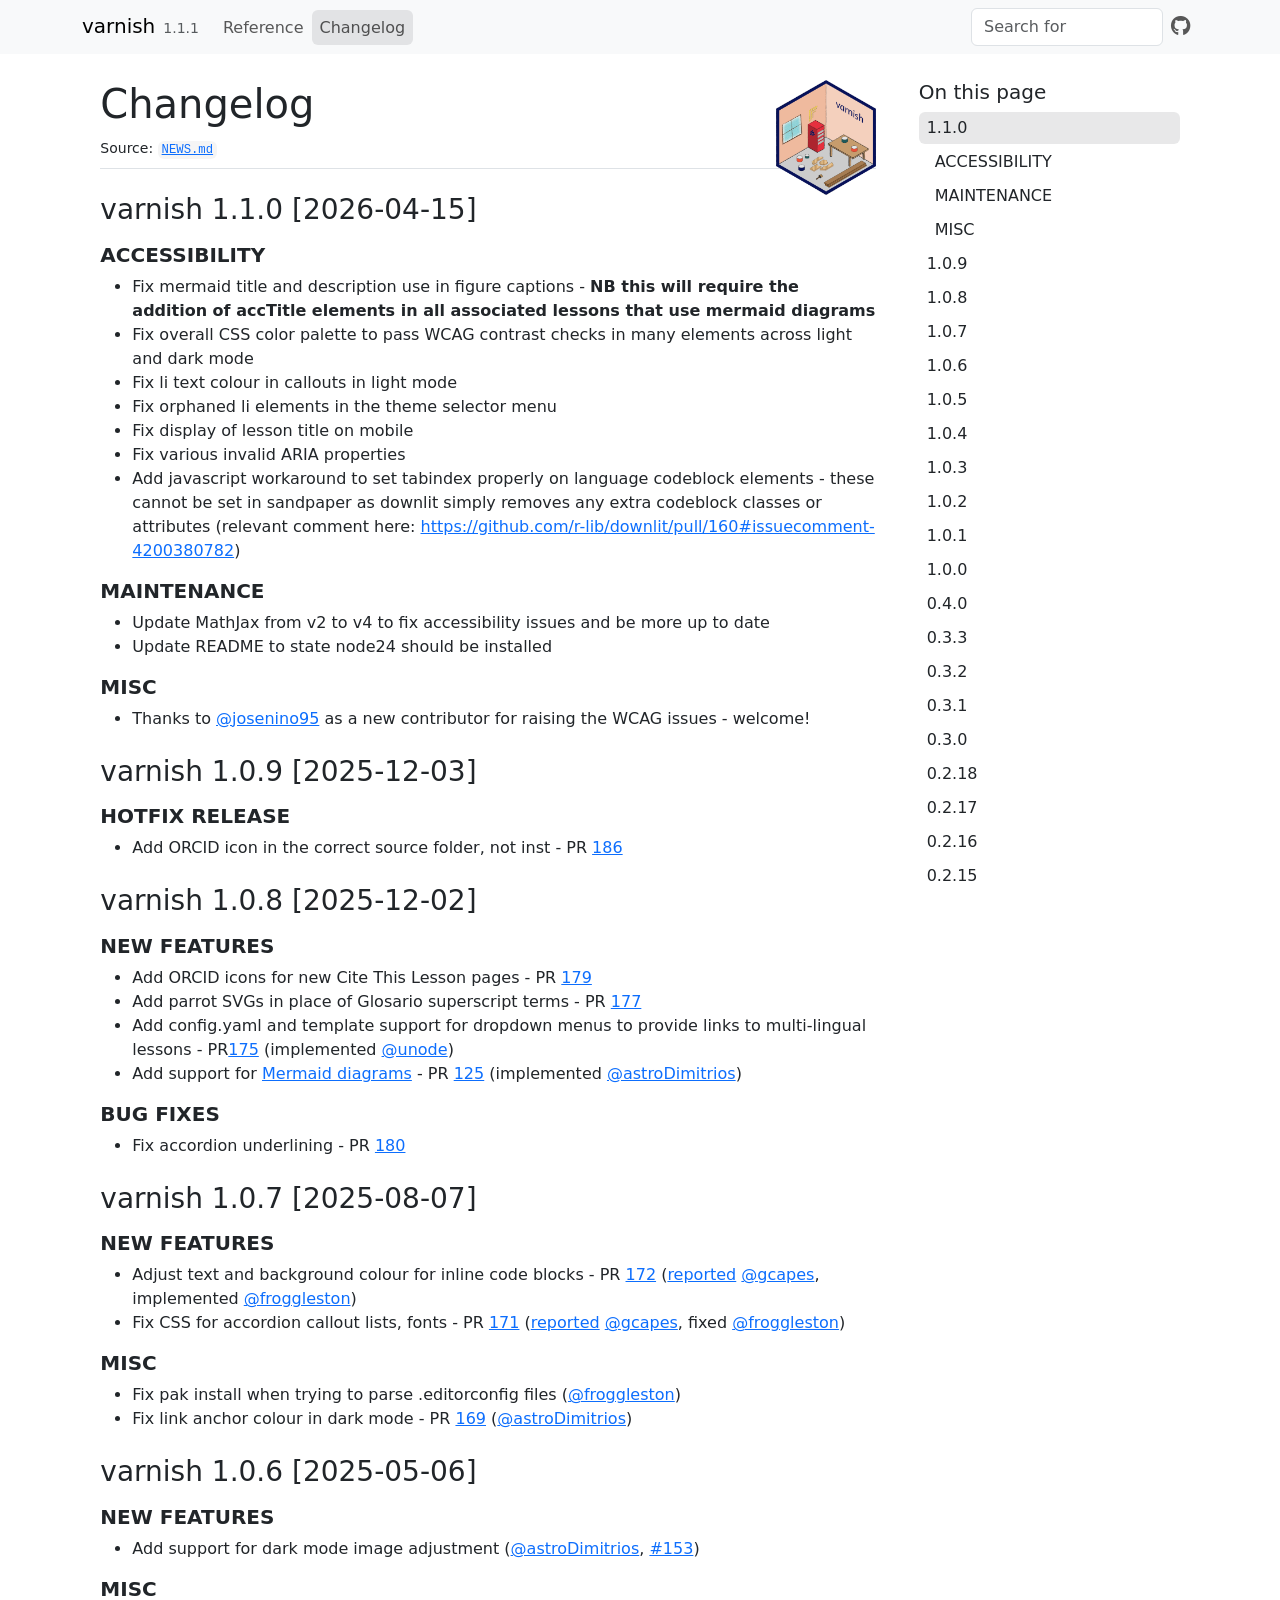
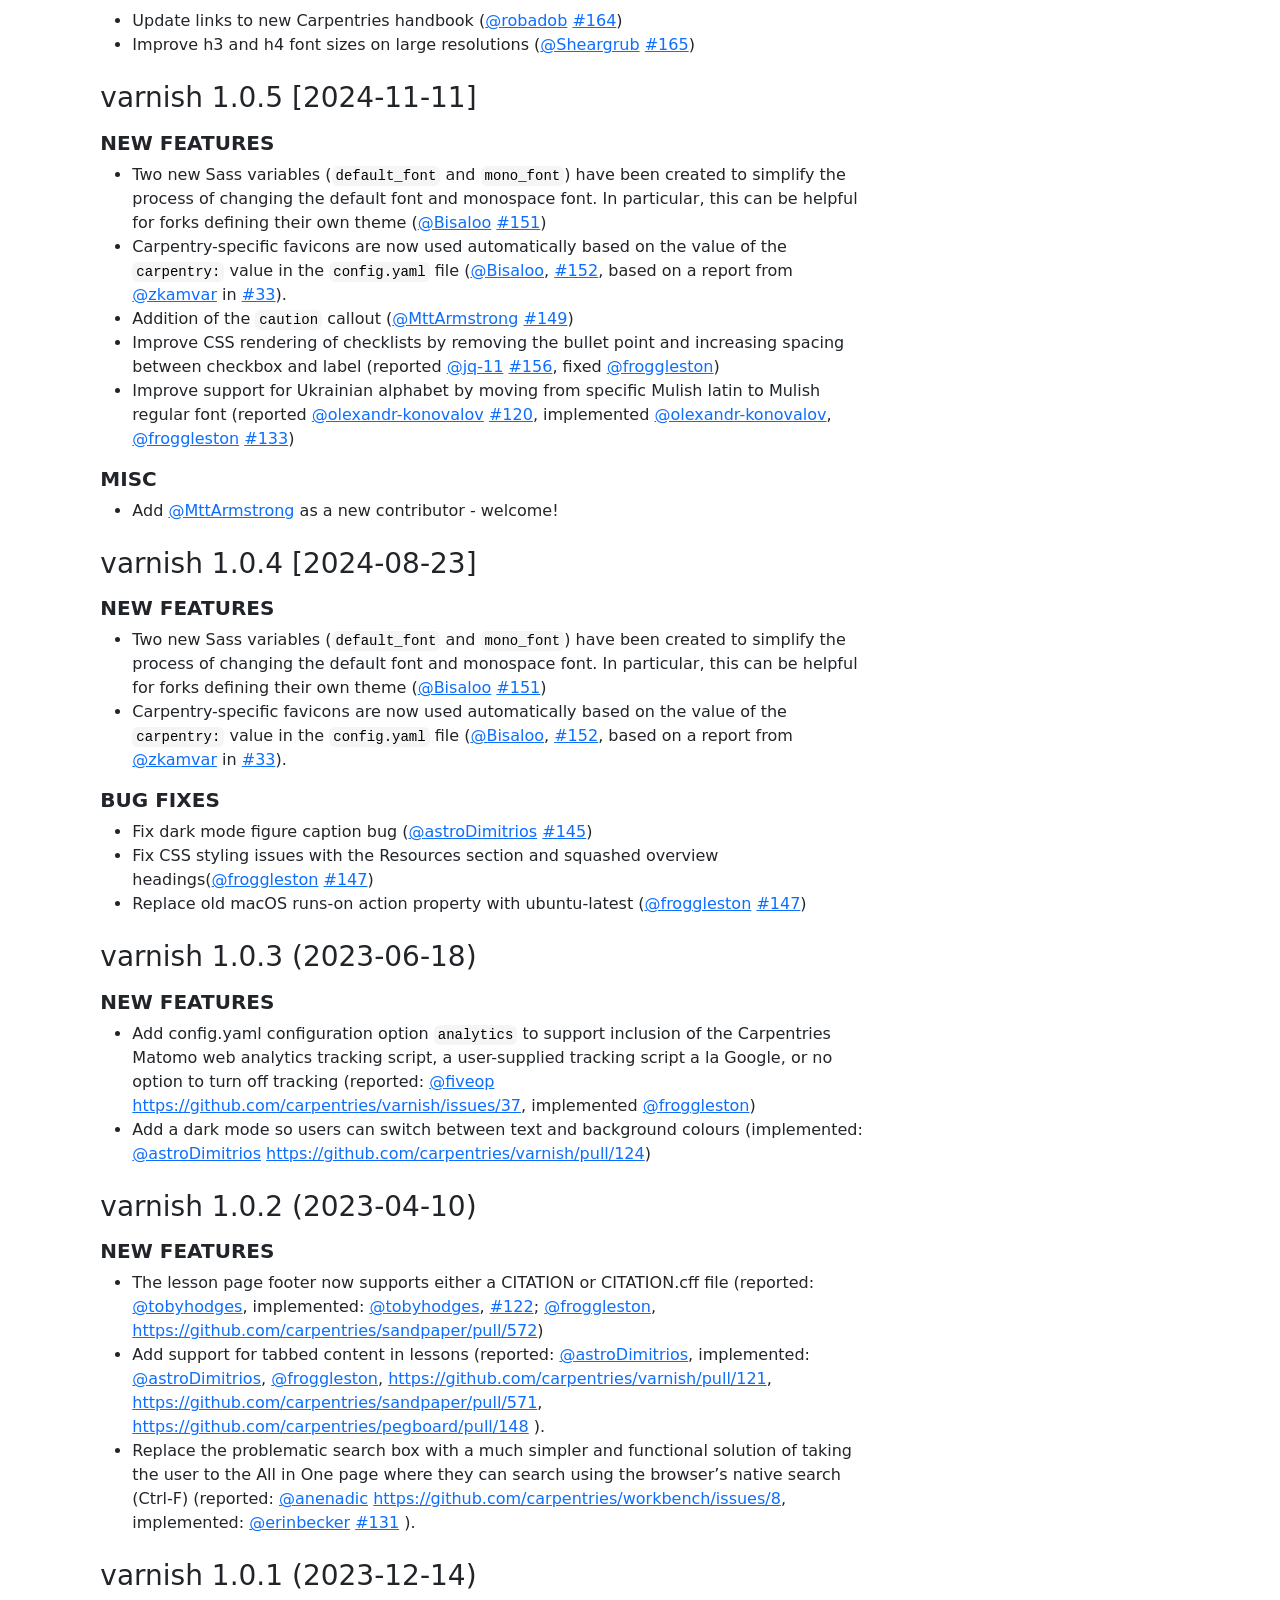
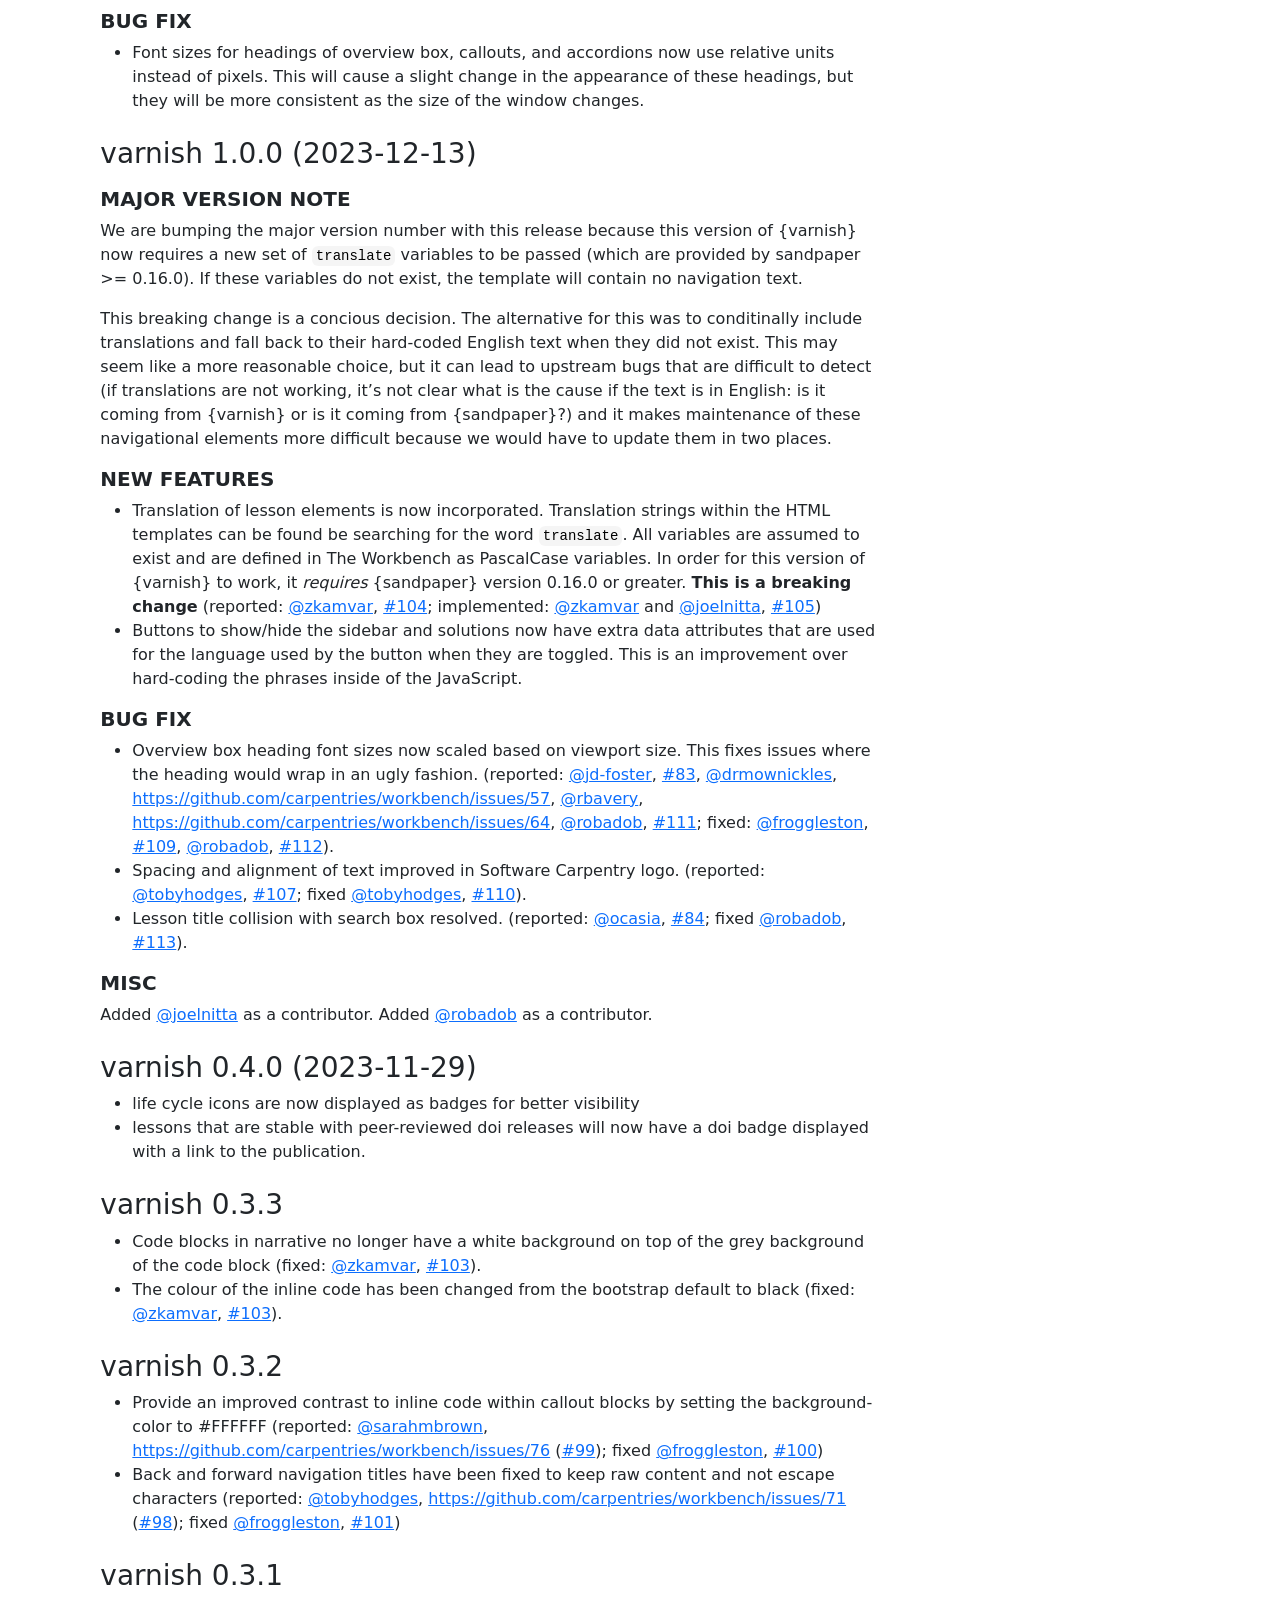
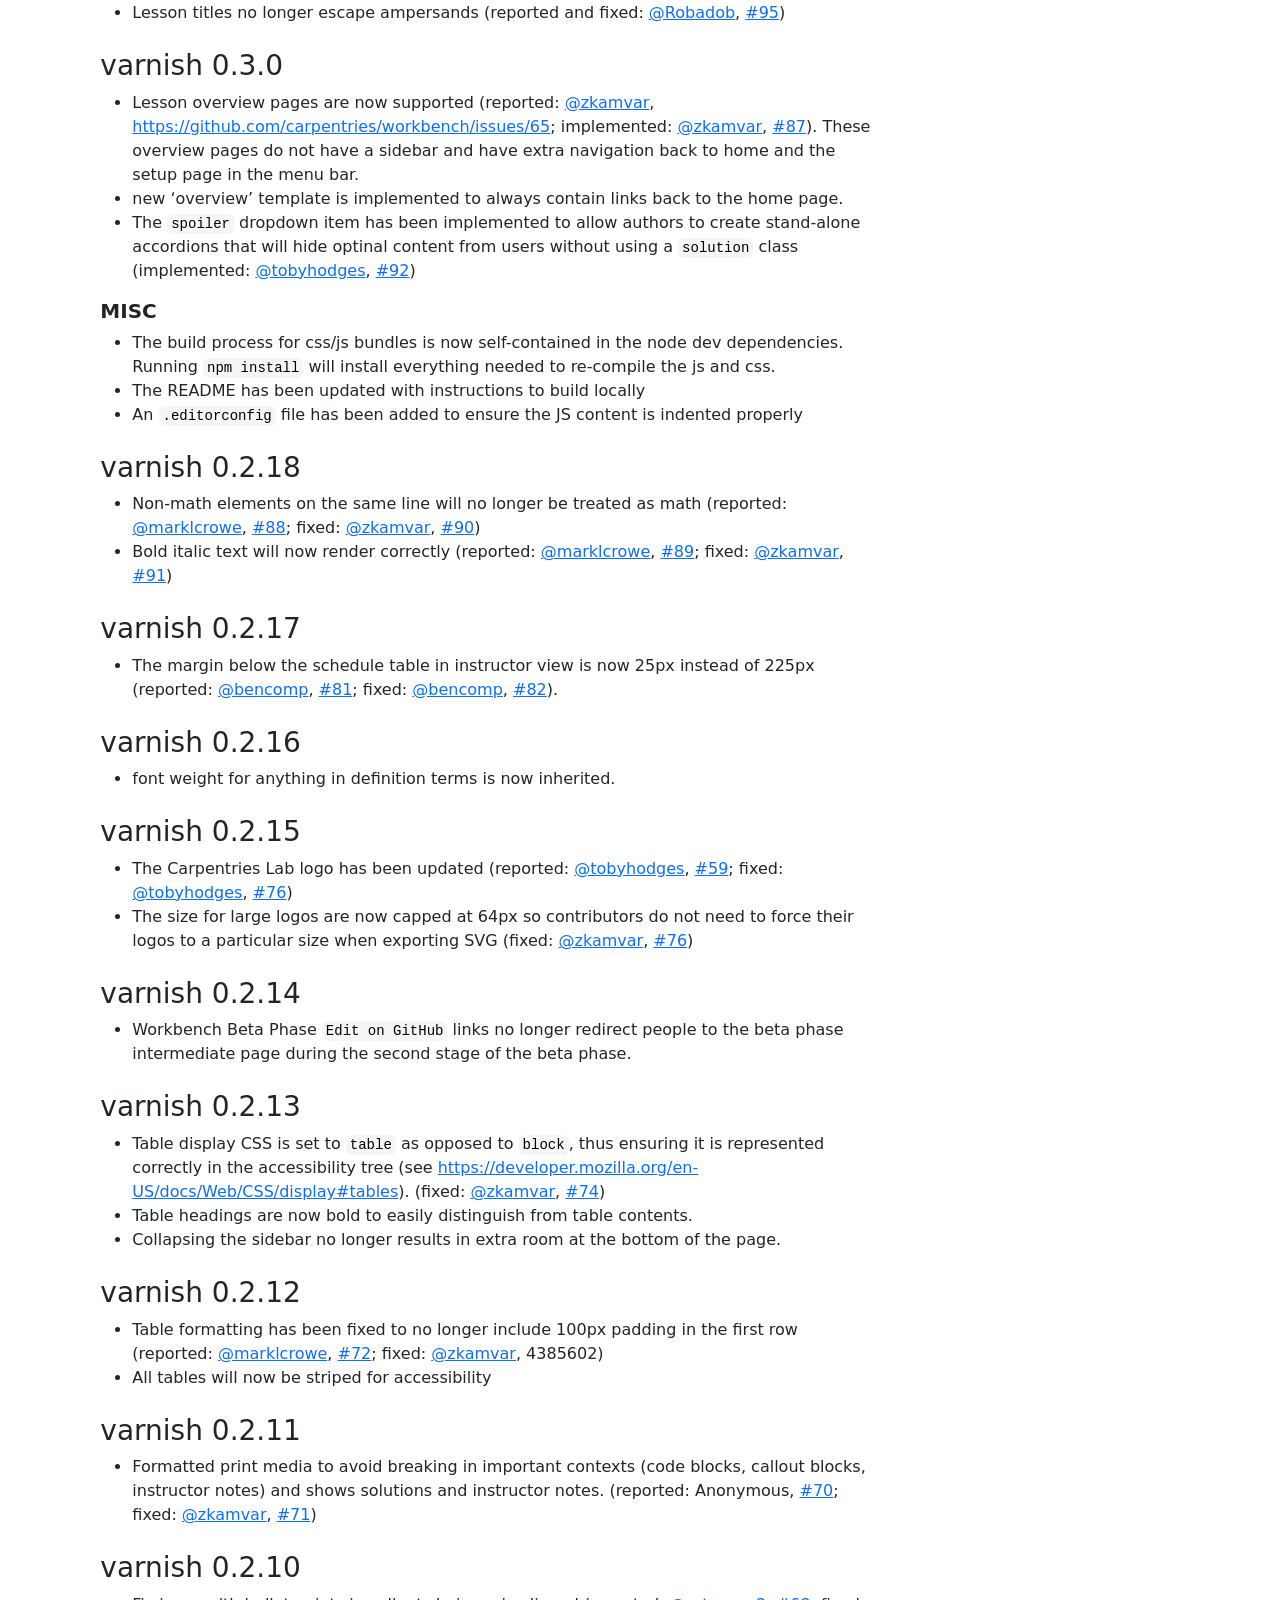
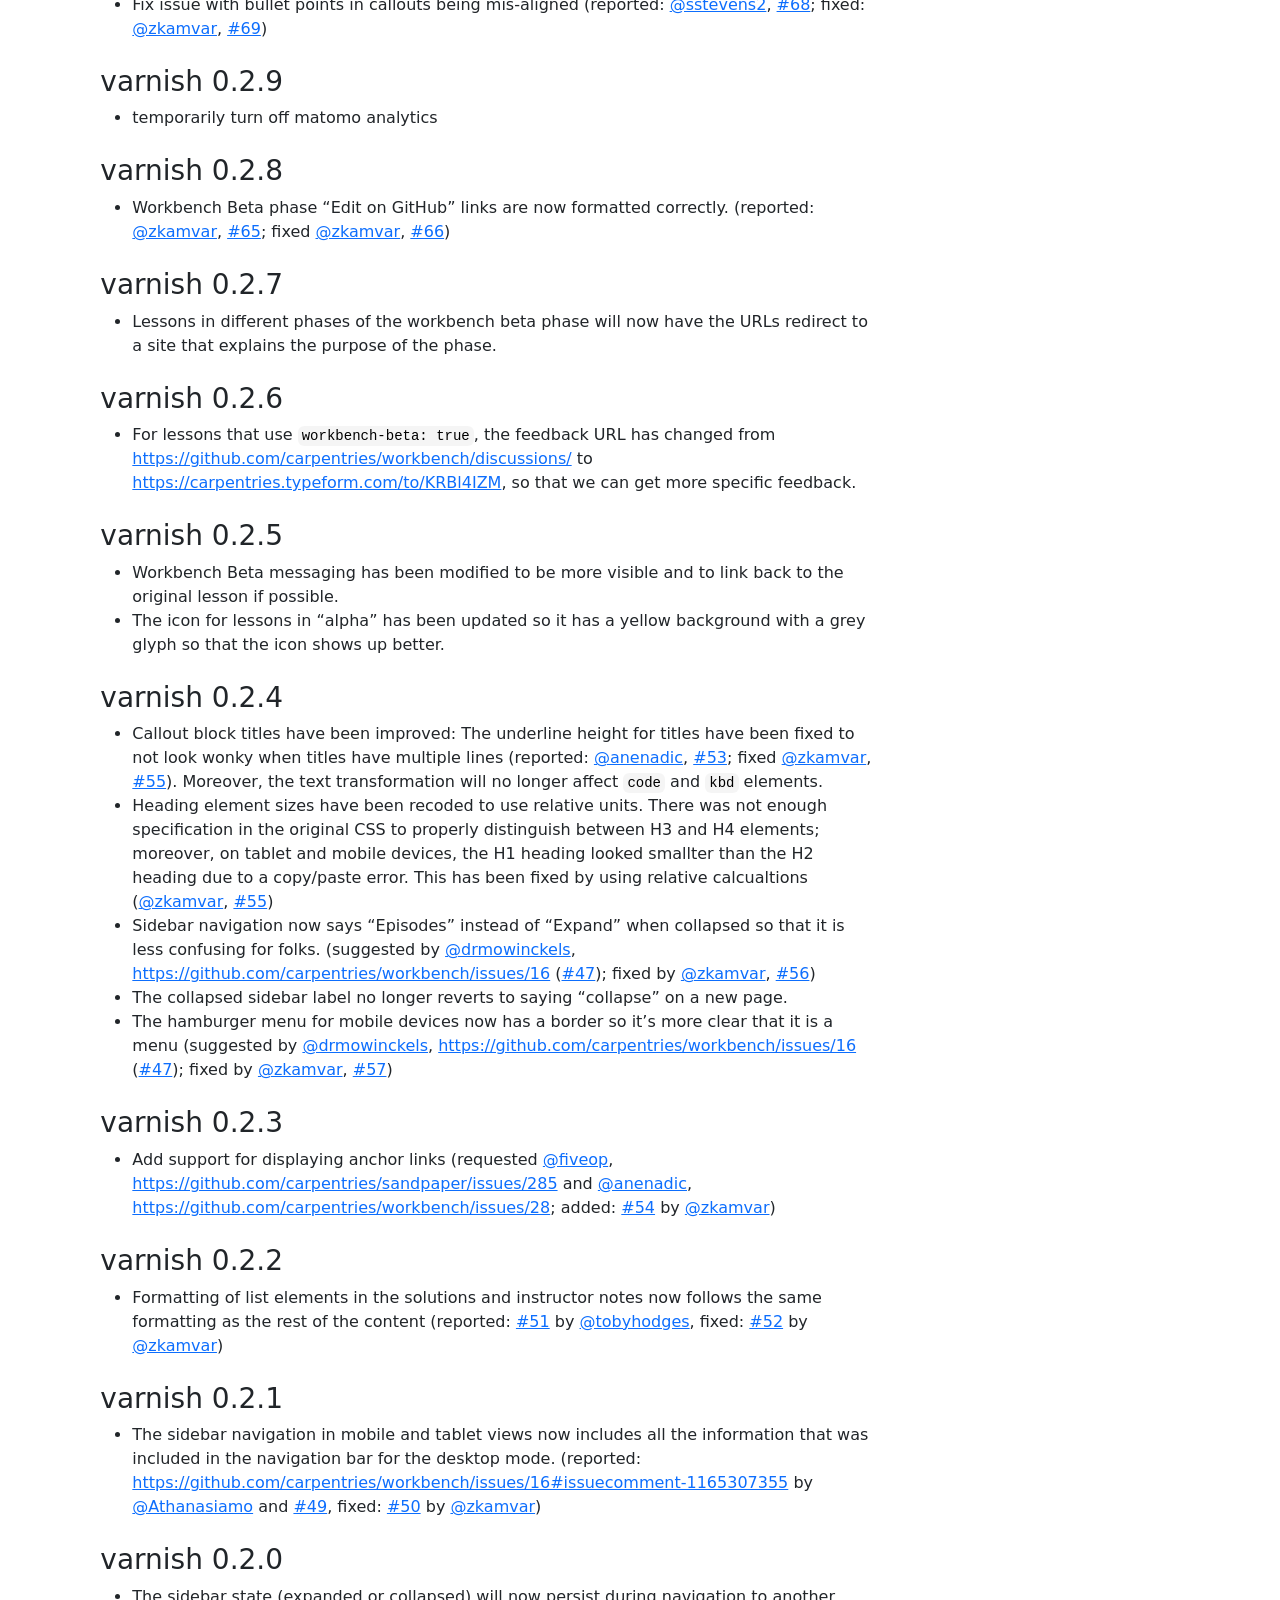
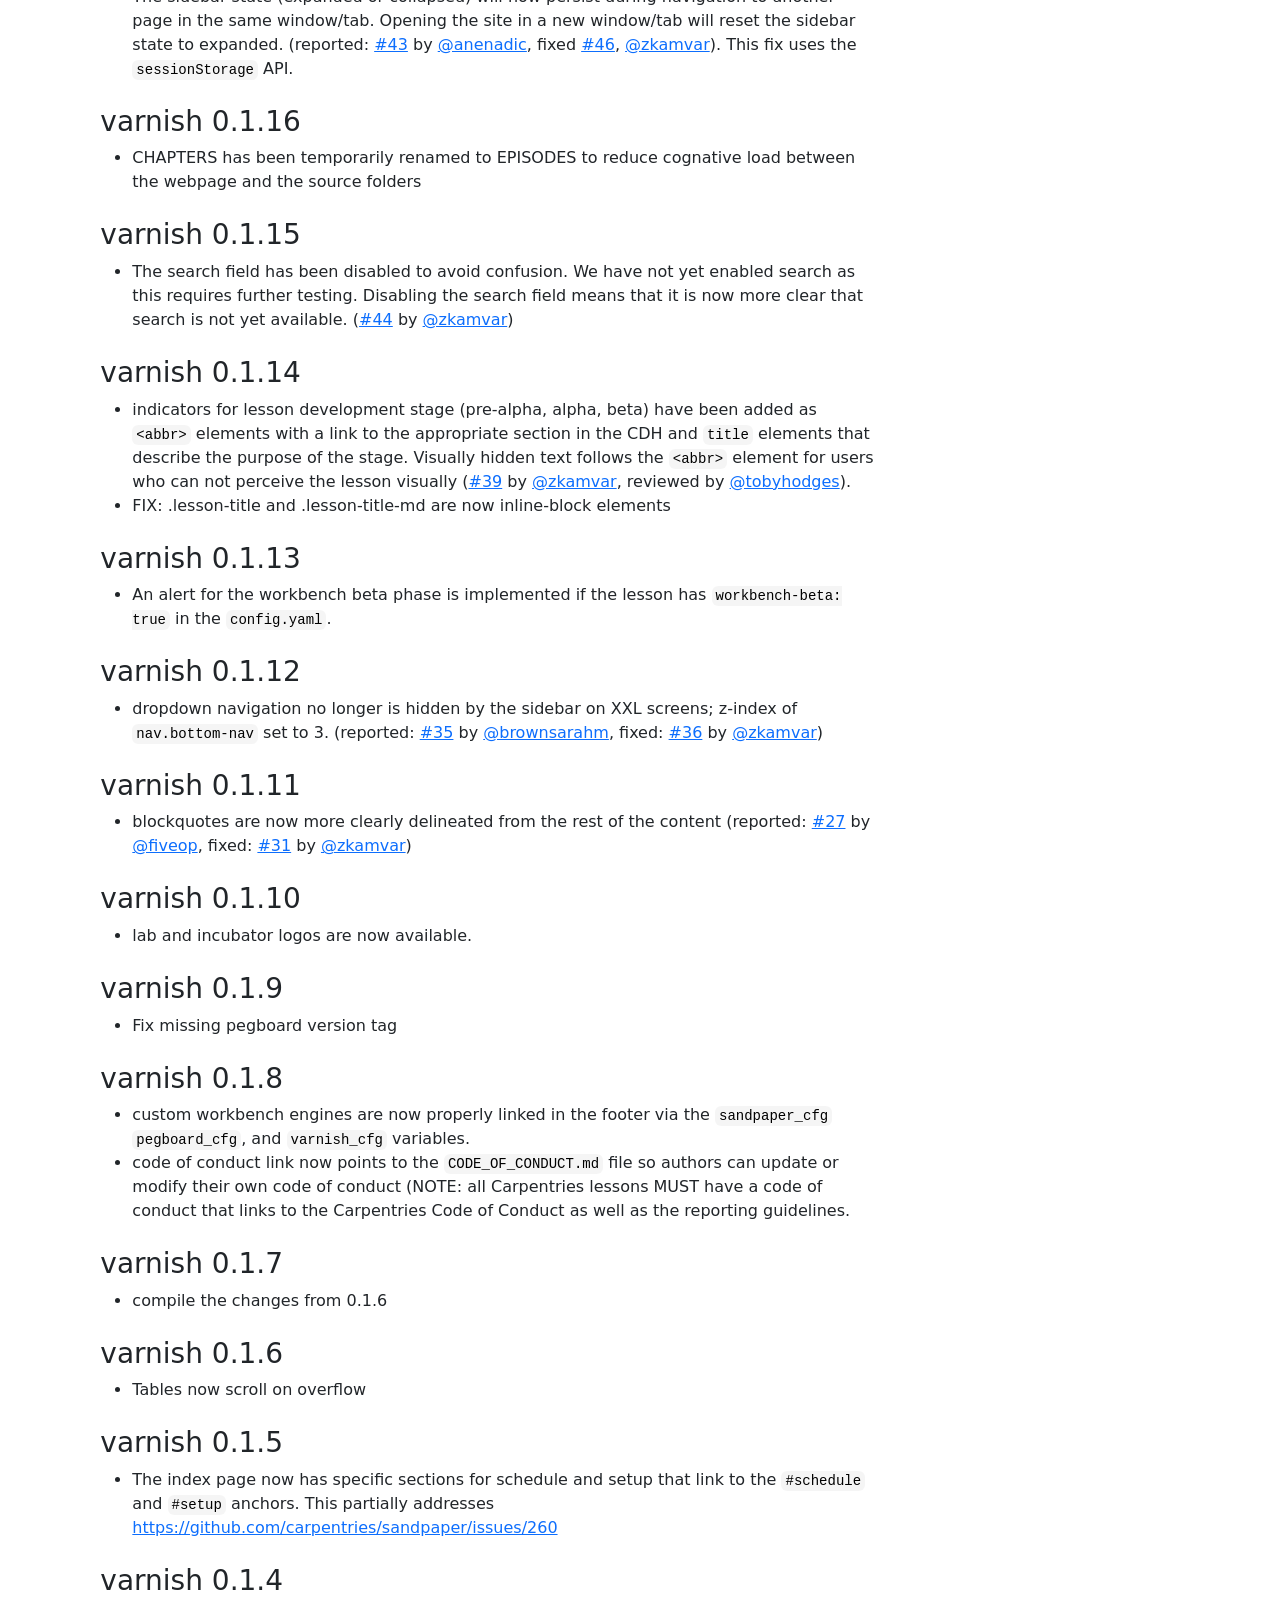
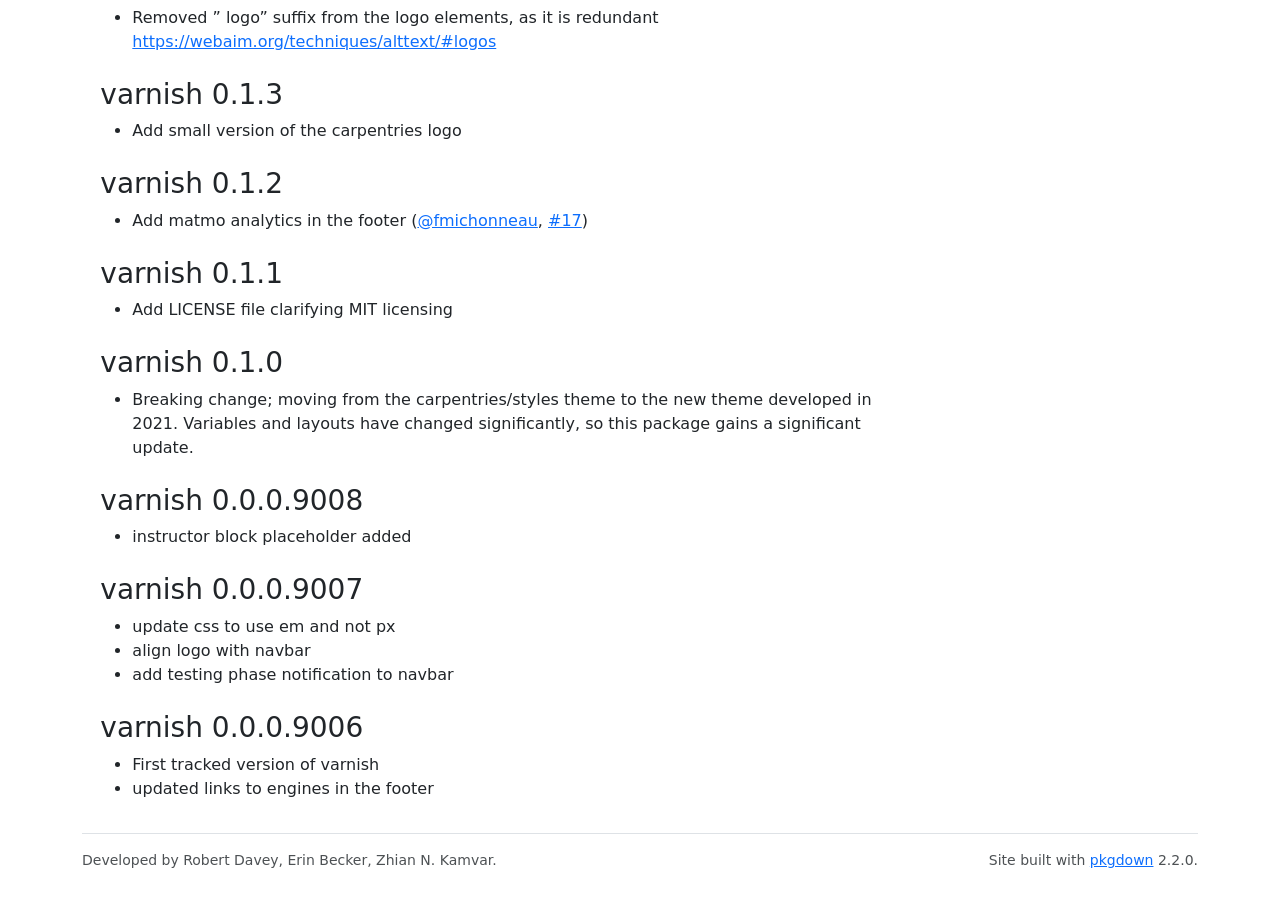
==== commit 87e3d37d: "Built site for varnish@1.1.1: c66000f" ====
--- a/news/index.html
+++ b/news/index.html
@@ -7,7 +7,7 @@
 
     <a class="navbar-brand me-2" href="../index.html">varnish</a>
 
-    <small class="nav-text text-muted me-auto" data-bs-toggle="tooltip" data-bs-placement="bottom" title="Released version">1.1.0</small>
+    <small class="nav-text text-muted me-auto" data-bs-toggle="tooltip" data-bs-placement="bottom" title="Released version">1.1.1</small>
 
 
     <button class="navbar-toggler" type="button" data-bs-toggle="collapse" data-bs-target="#navbar" aria-controls="navbar" aria-expanded="false" aria-label="Toggle navigation">
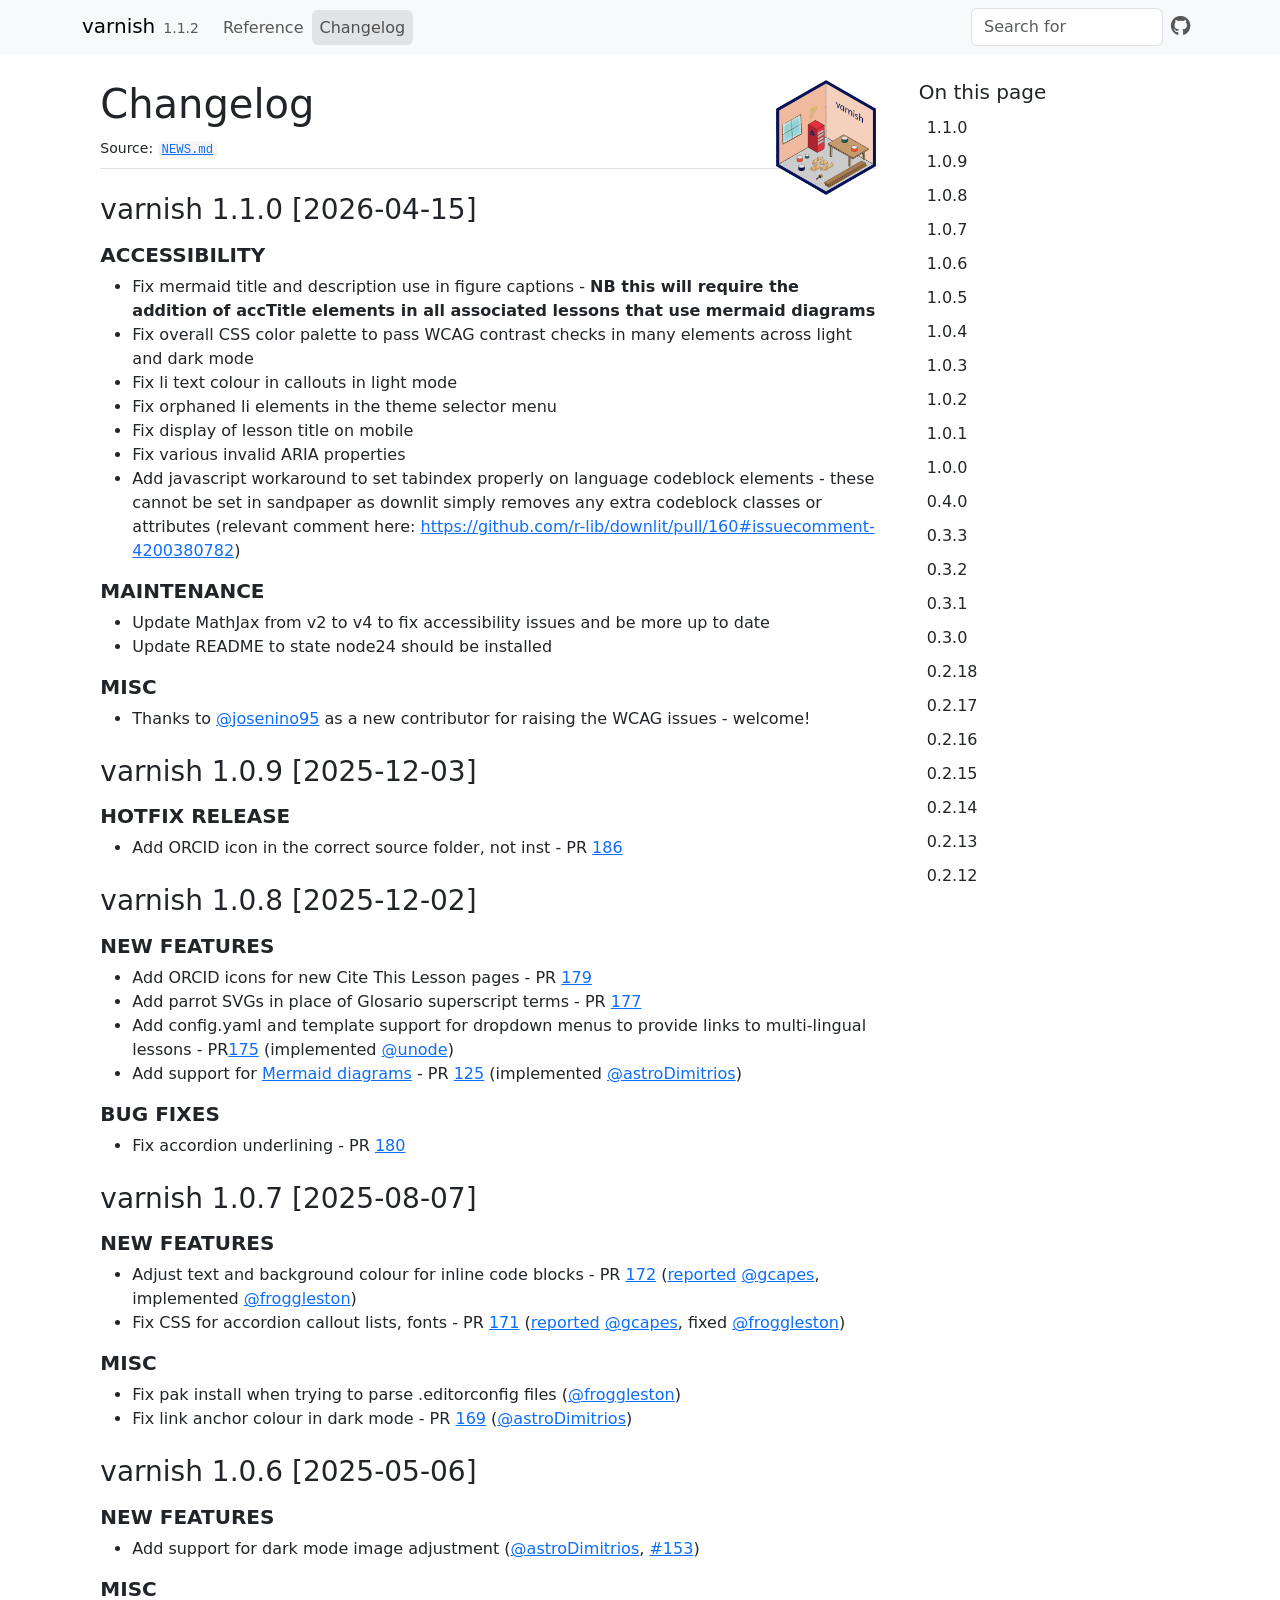
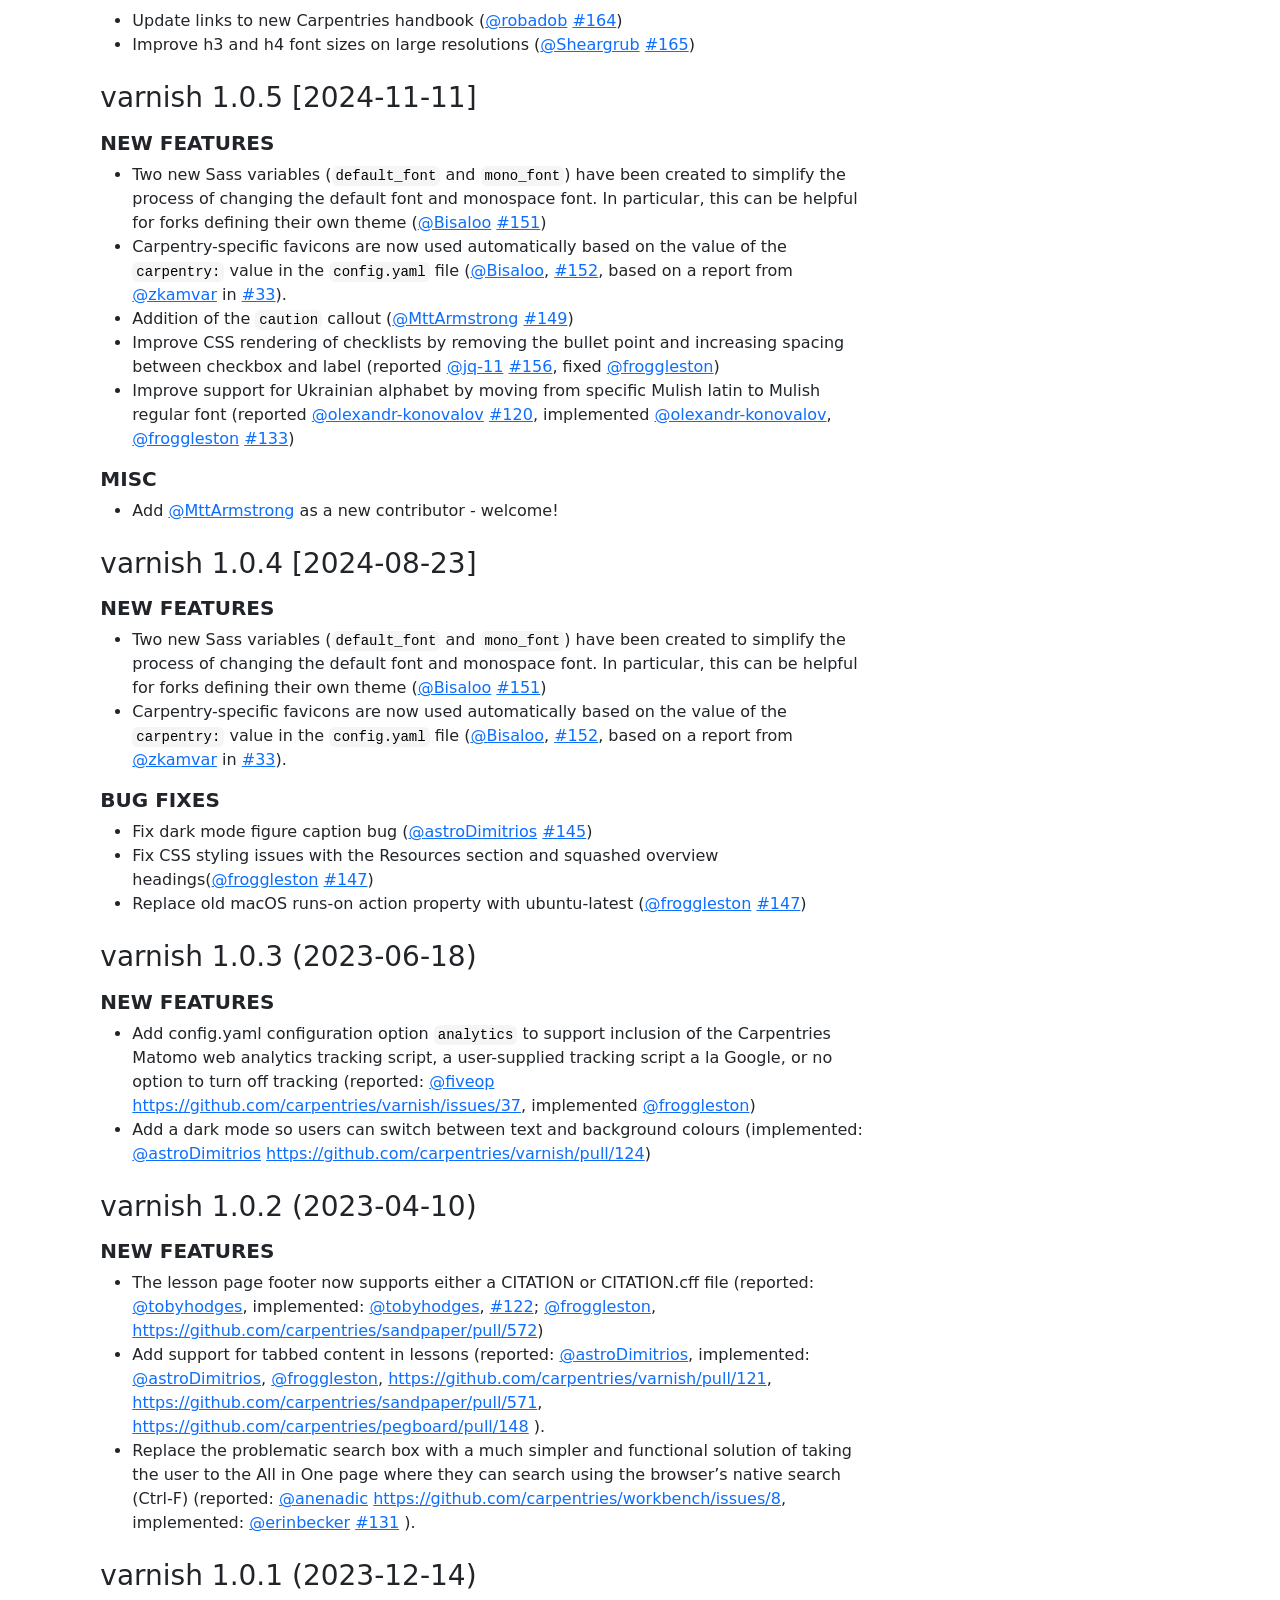
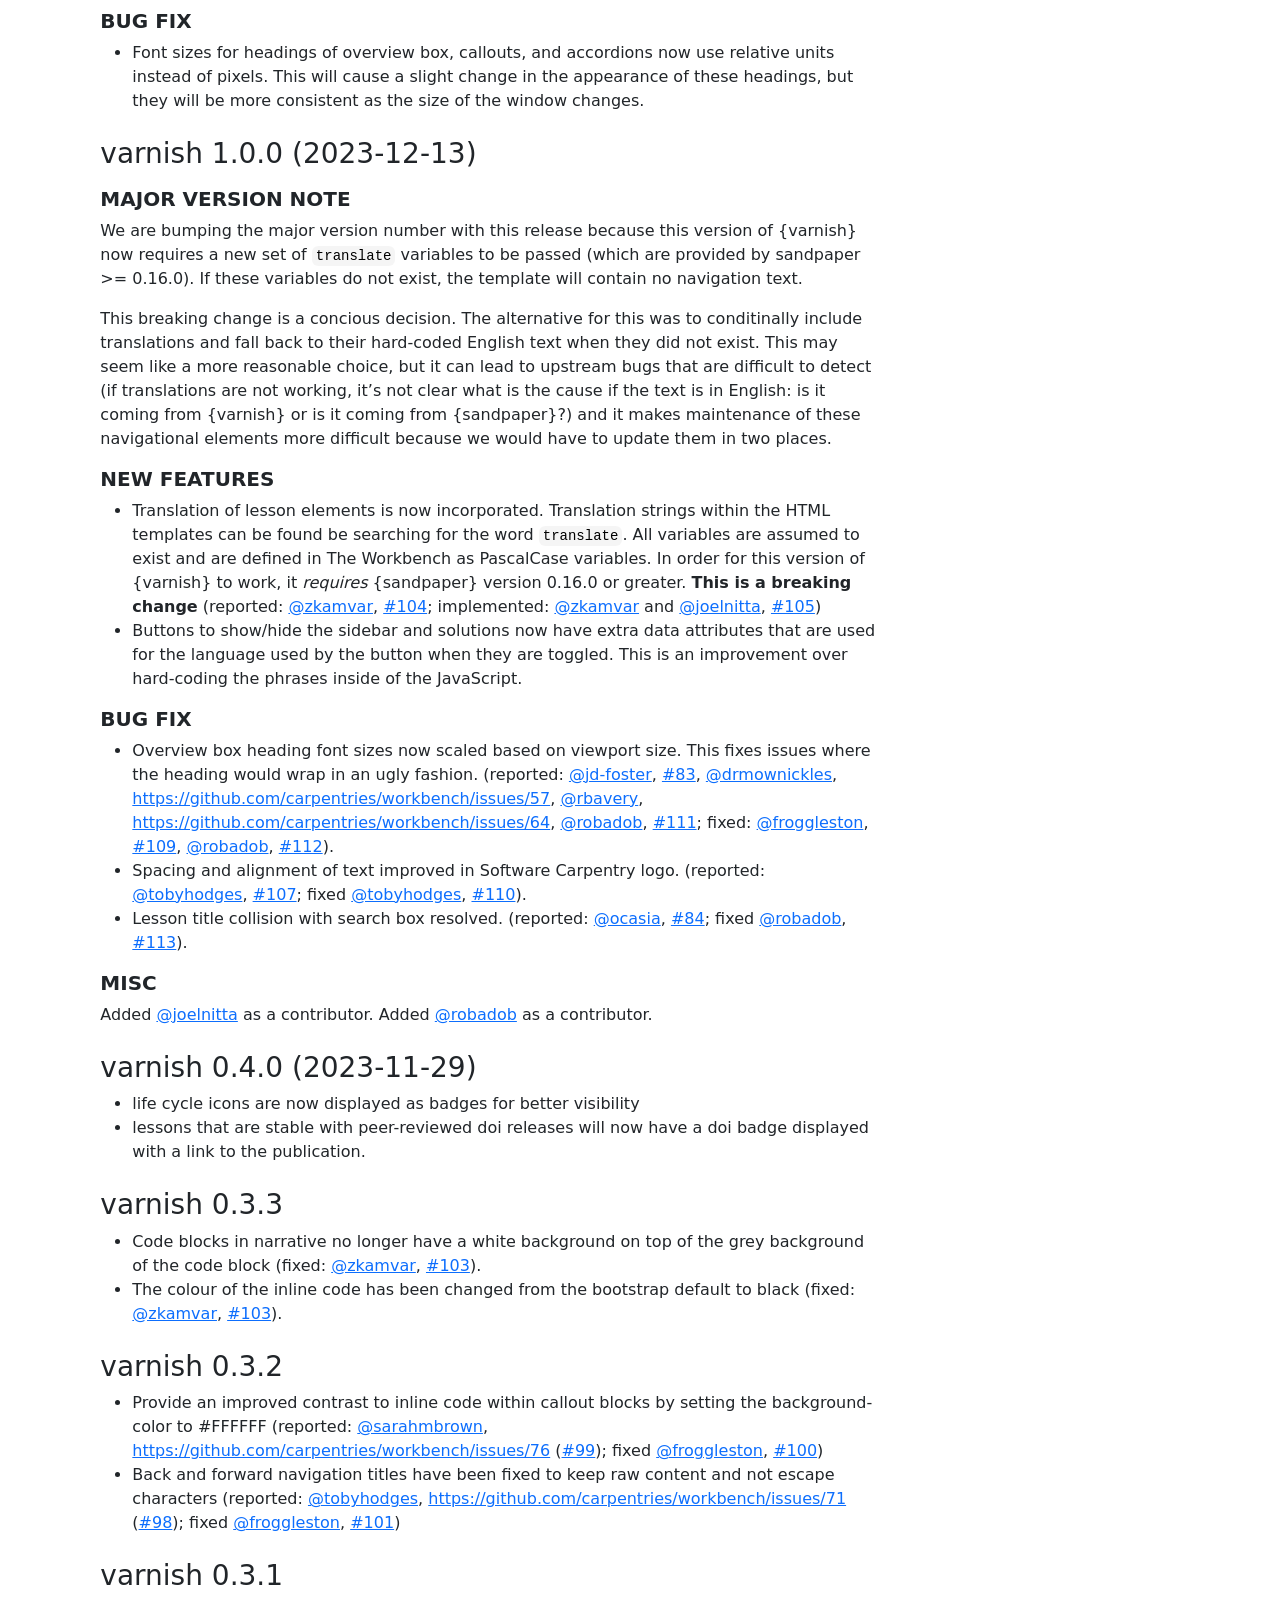
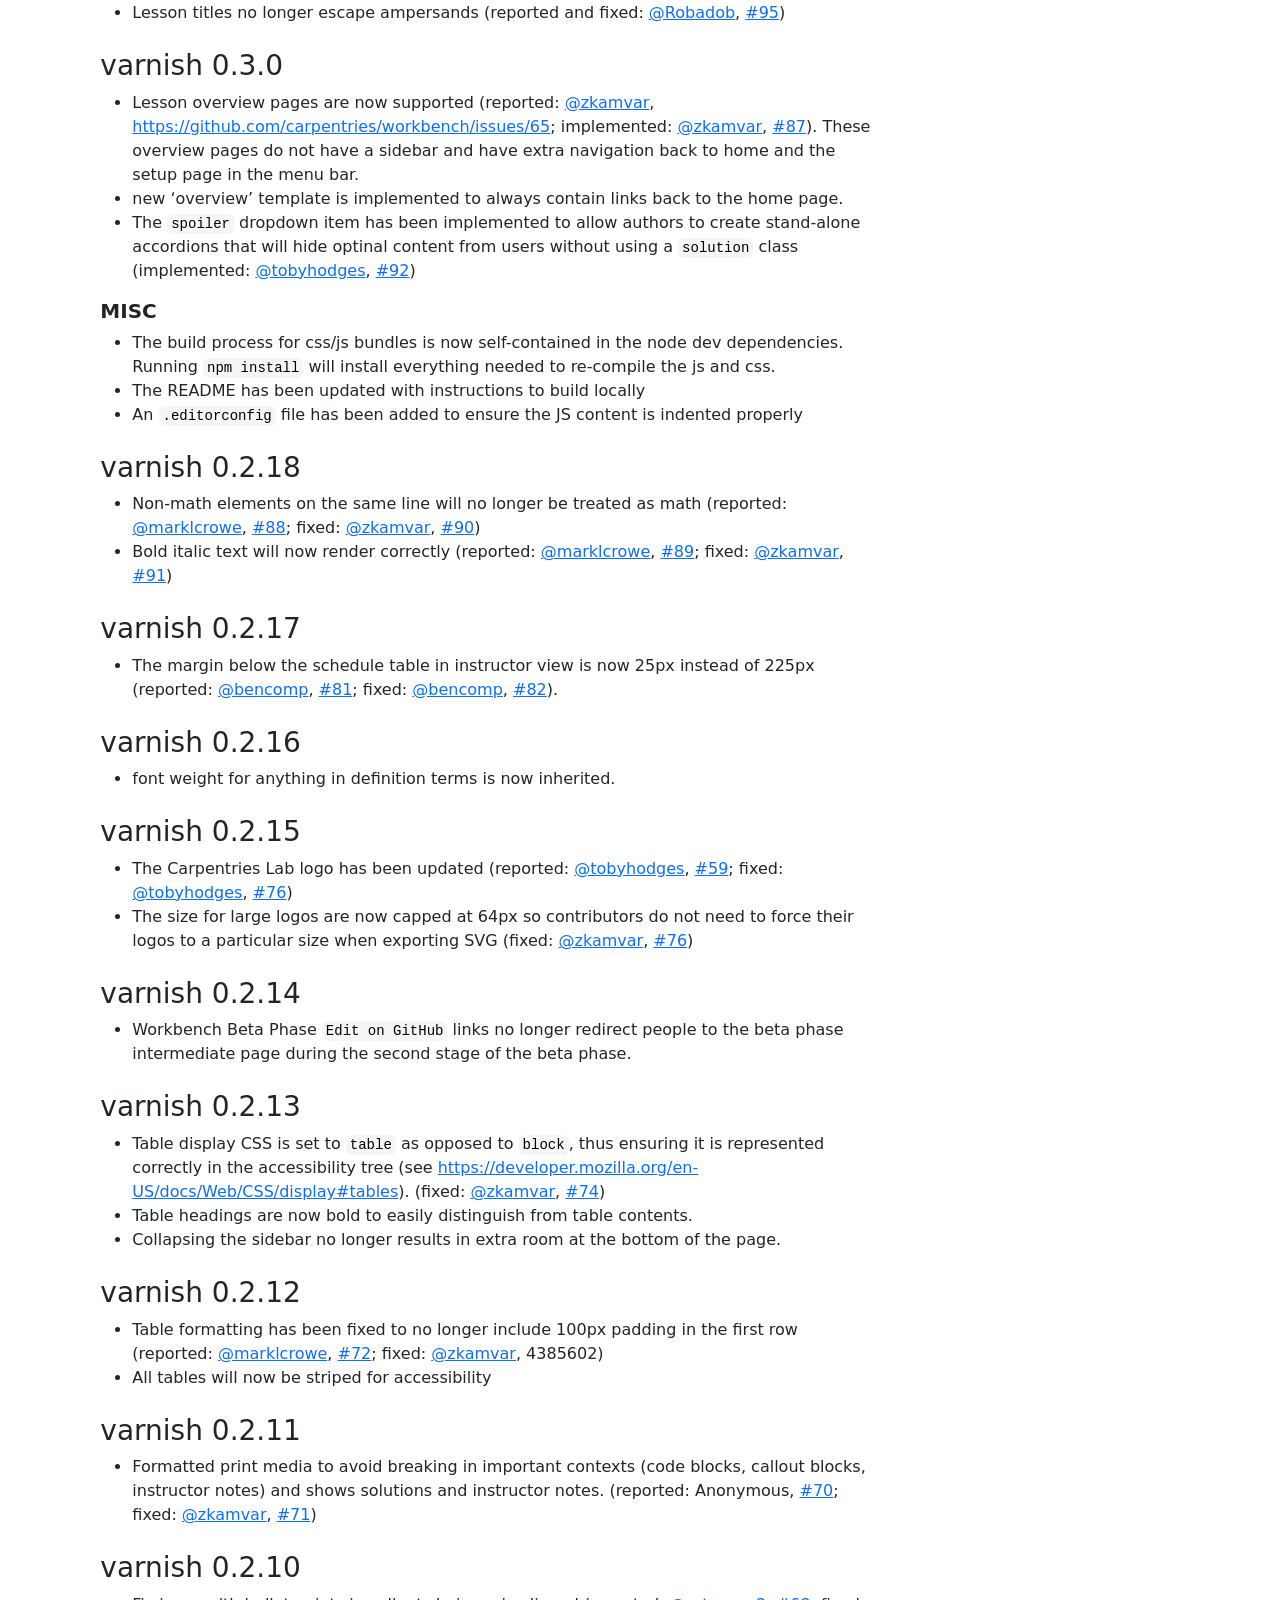
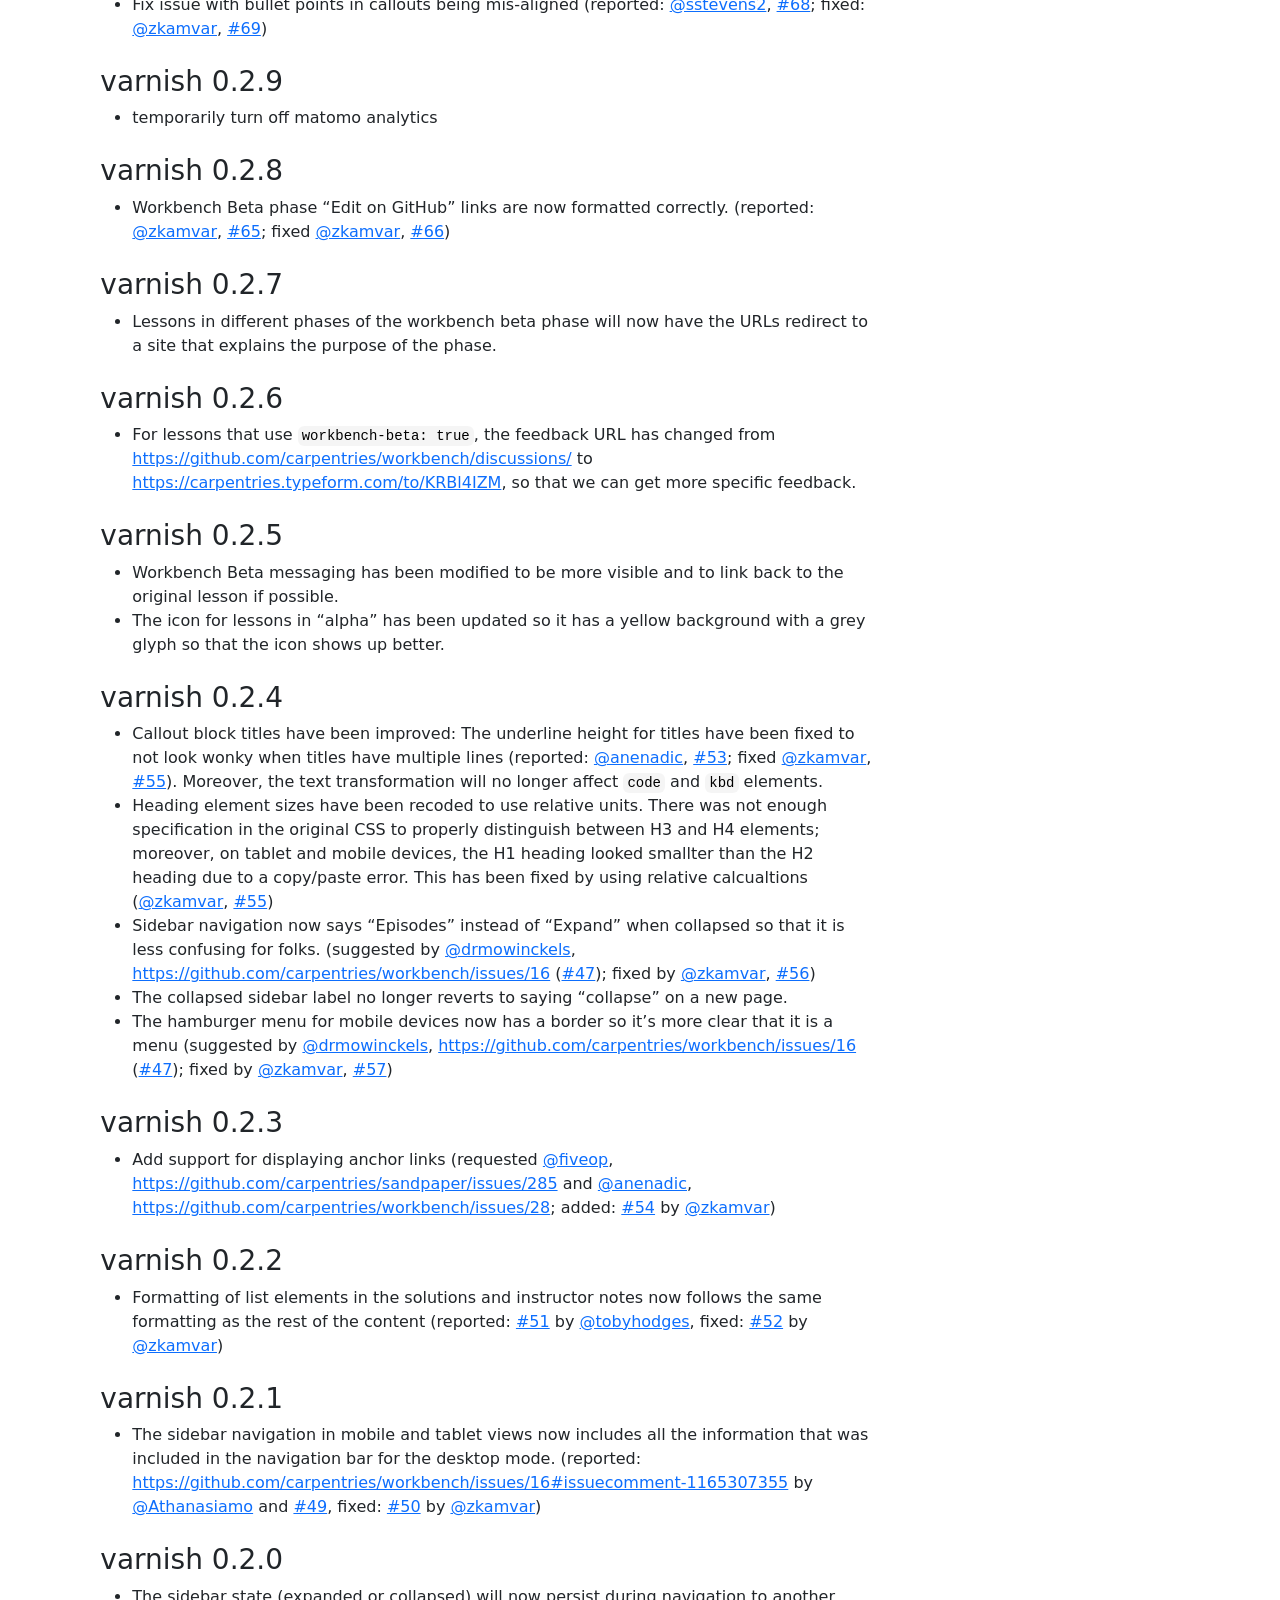
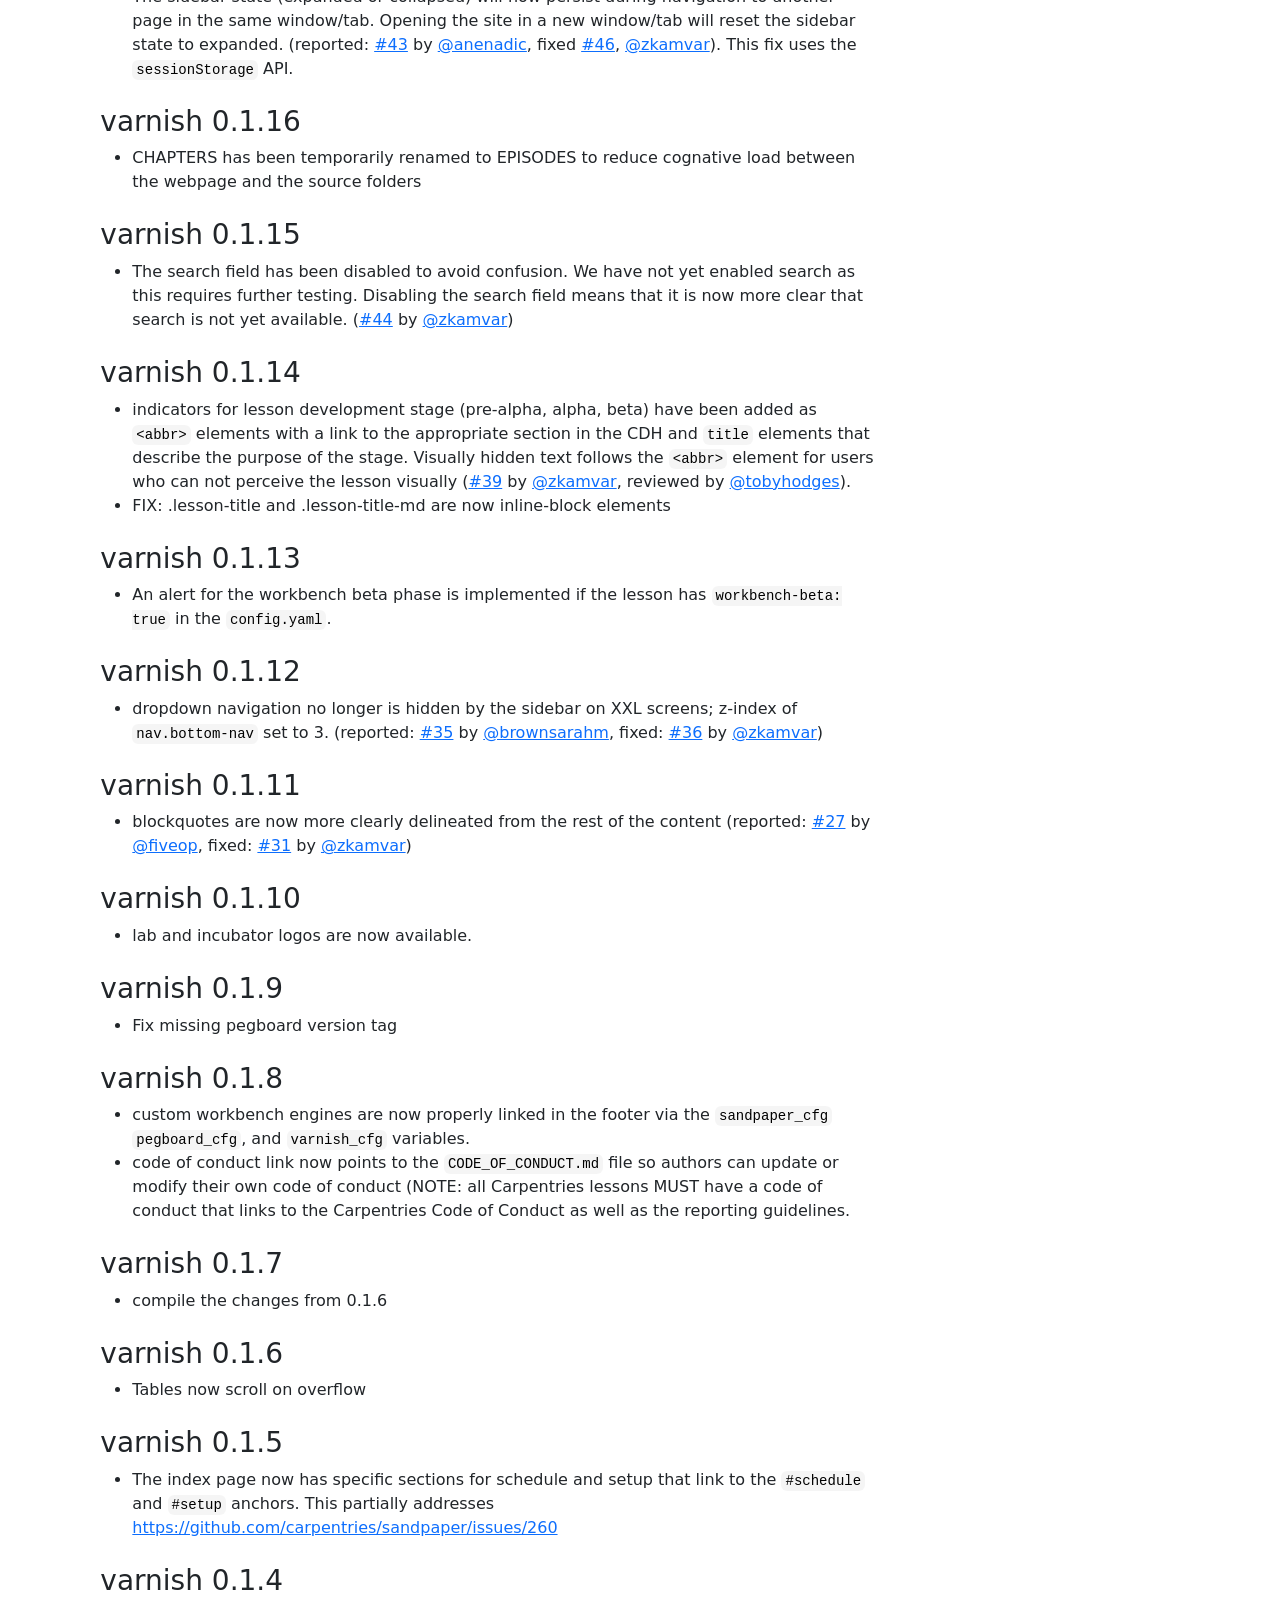
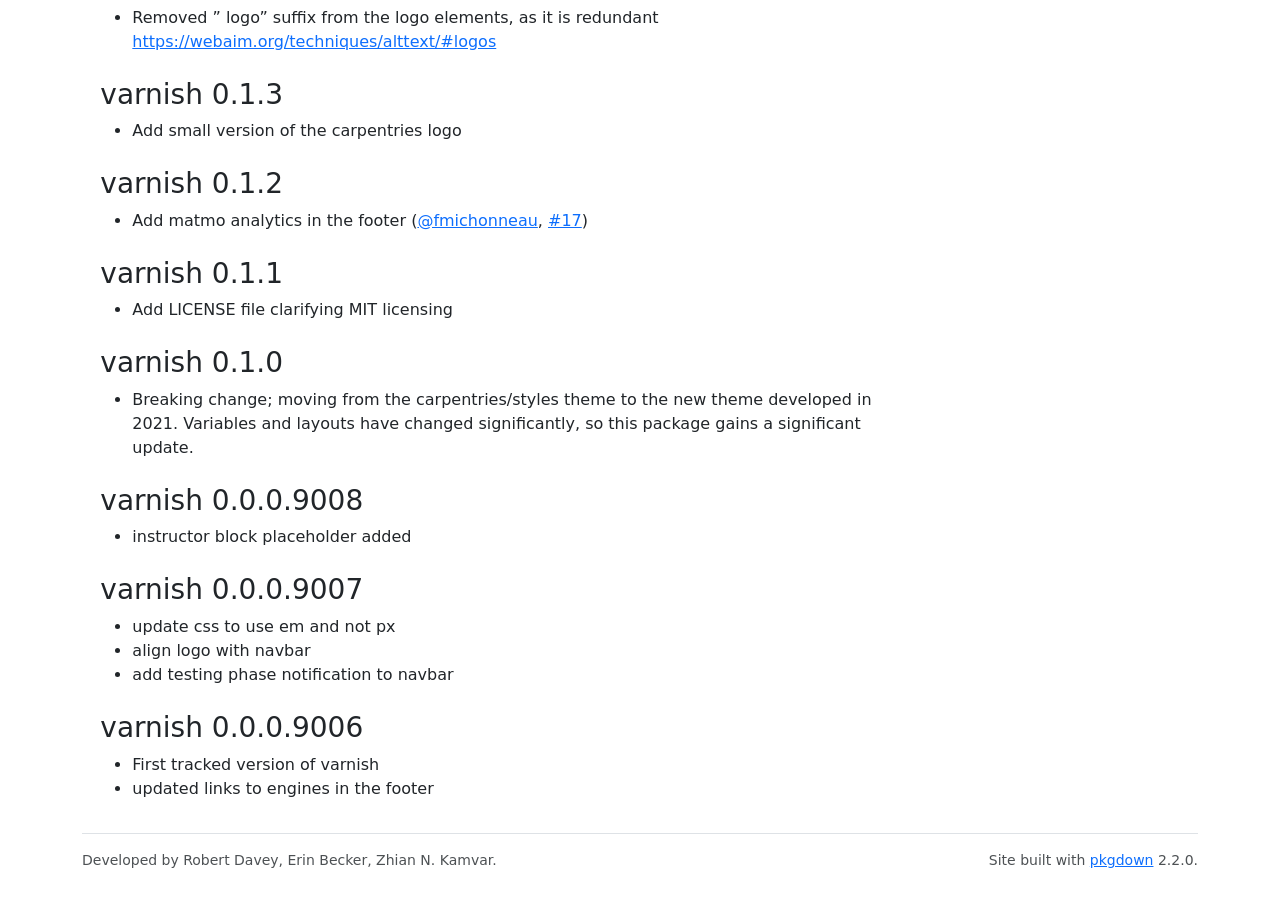
==== commit 0d097c18: "Built site for varnish@1.1.2: ec1b0a6" ====
--- a/news/index.html
+++ b/news/index.html
@@ -7,7 +7,7 @@
 
     <a class="navbar-brand me-2" href="../index.html">varnish</a>
 
-    <small class="nav-text text-muted me-auto" data-bs-toggle="tooltip" data-bs-placement="bottom" title="Released version">1.1.1</small>
+    <small class="nav-text text-muted me-auto" data-bs-toggle="tooltip" data-bs-placement="bottom" title="Released version">1.1.2</small>
 
 
     <button class="navbar-toggler" type="button" data-bs-toggle="collapse" data-bs-target="#navbar" aria-controls="navbar" aria-expanded="false" aria-label="Toggle navigation">
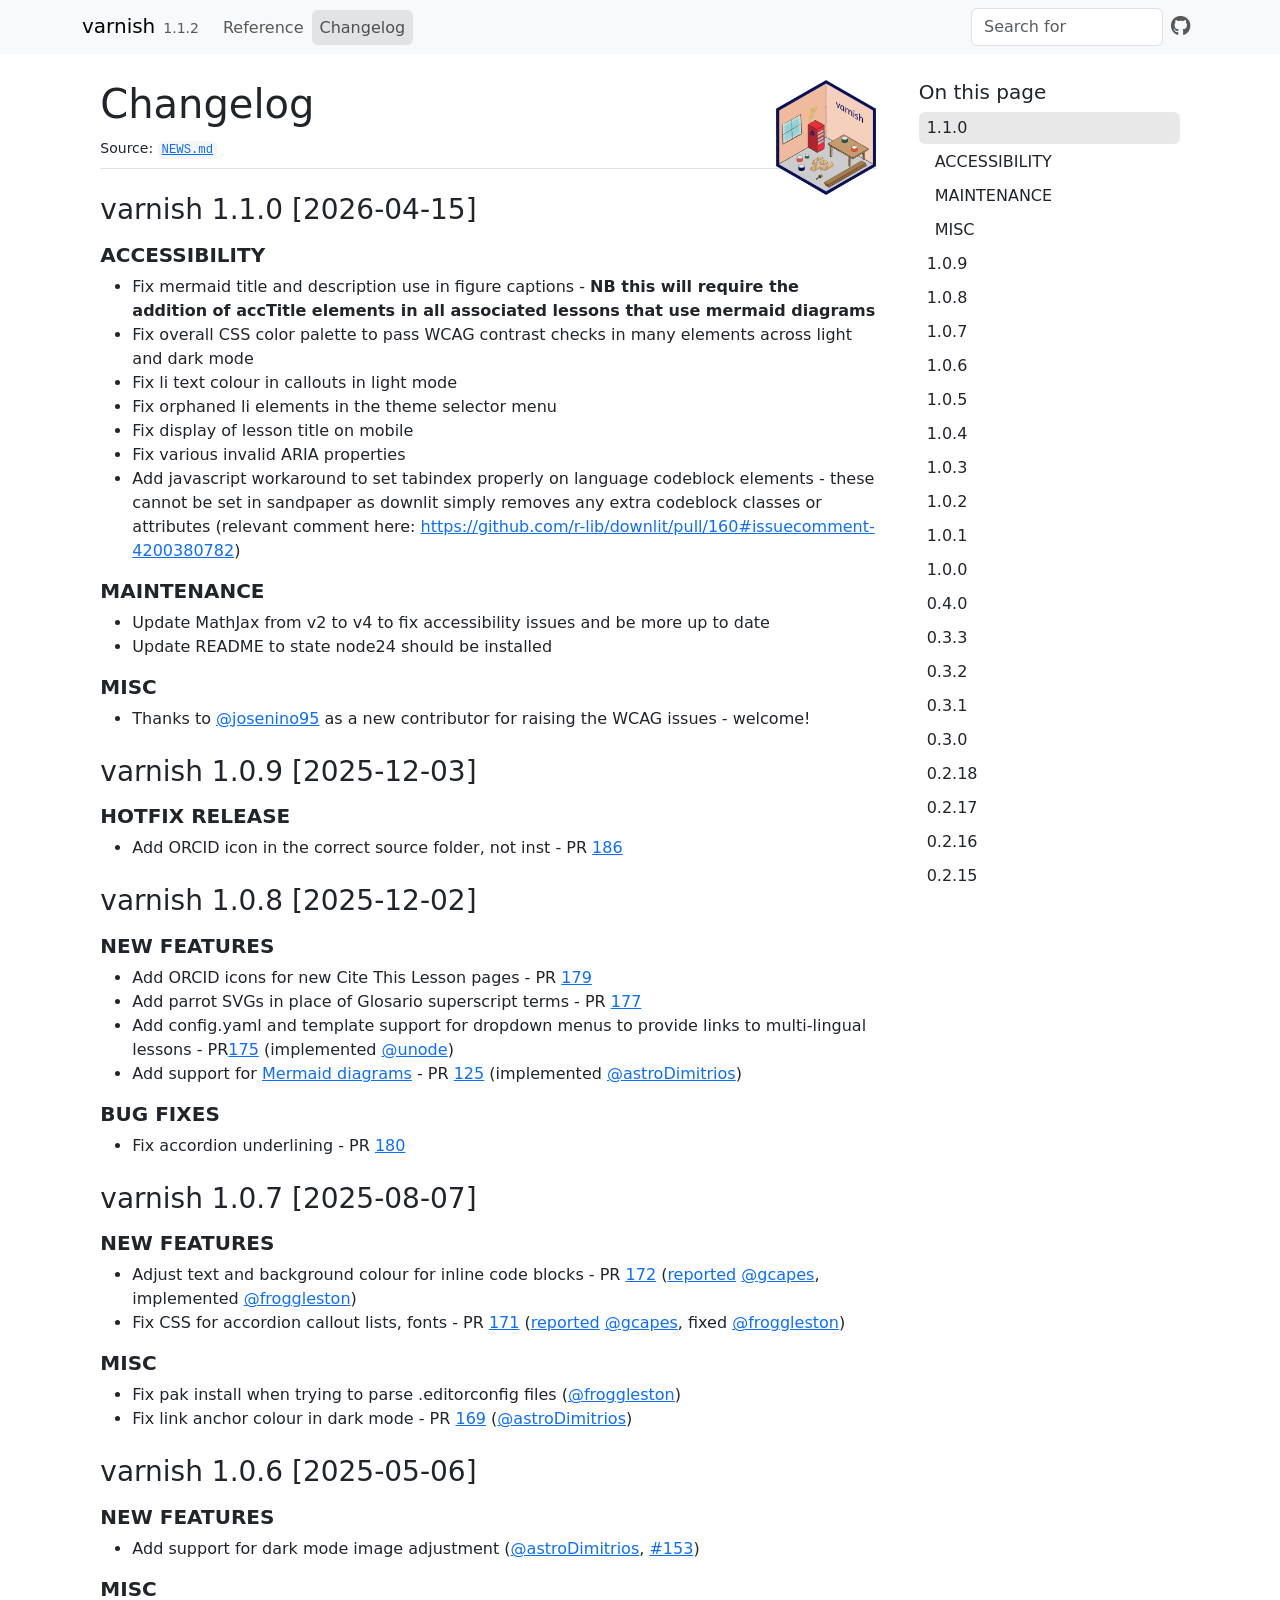
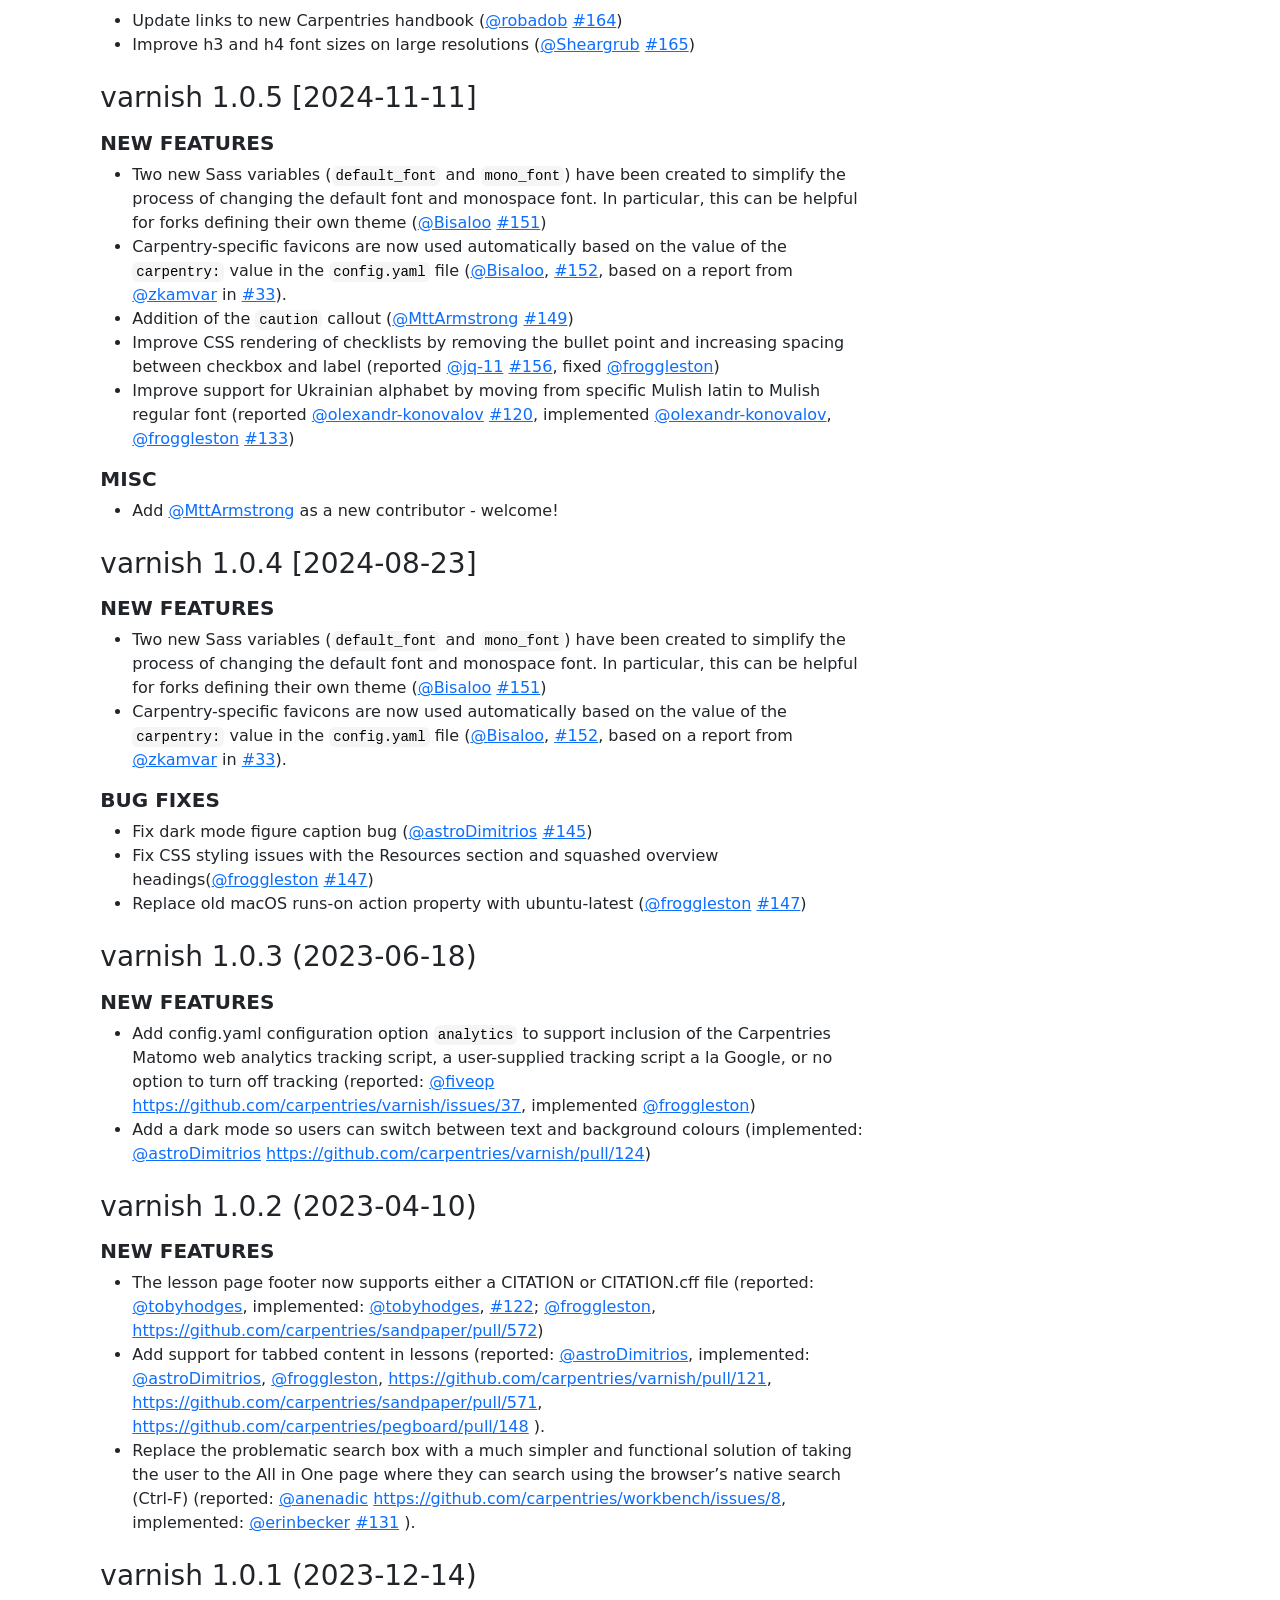
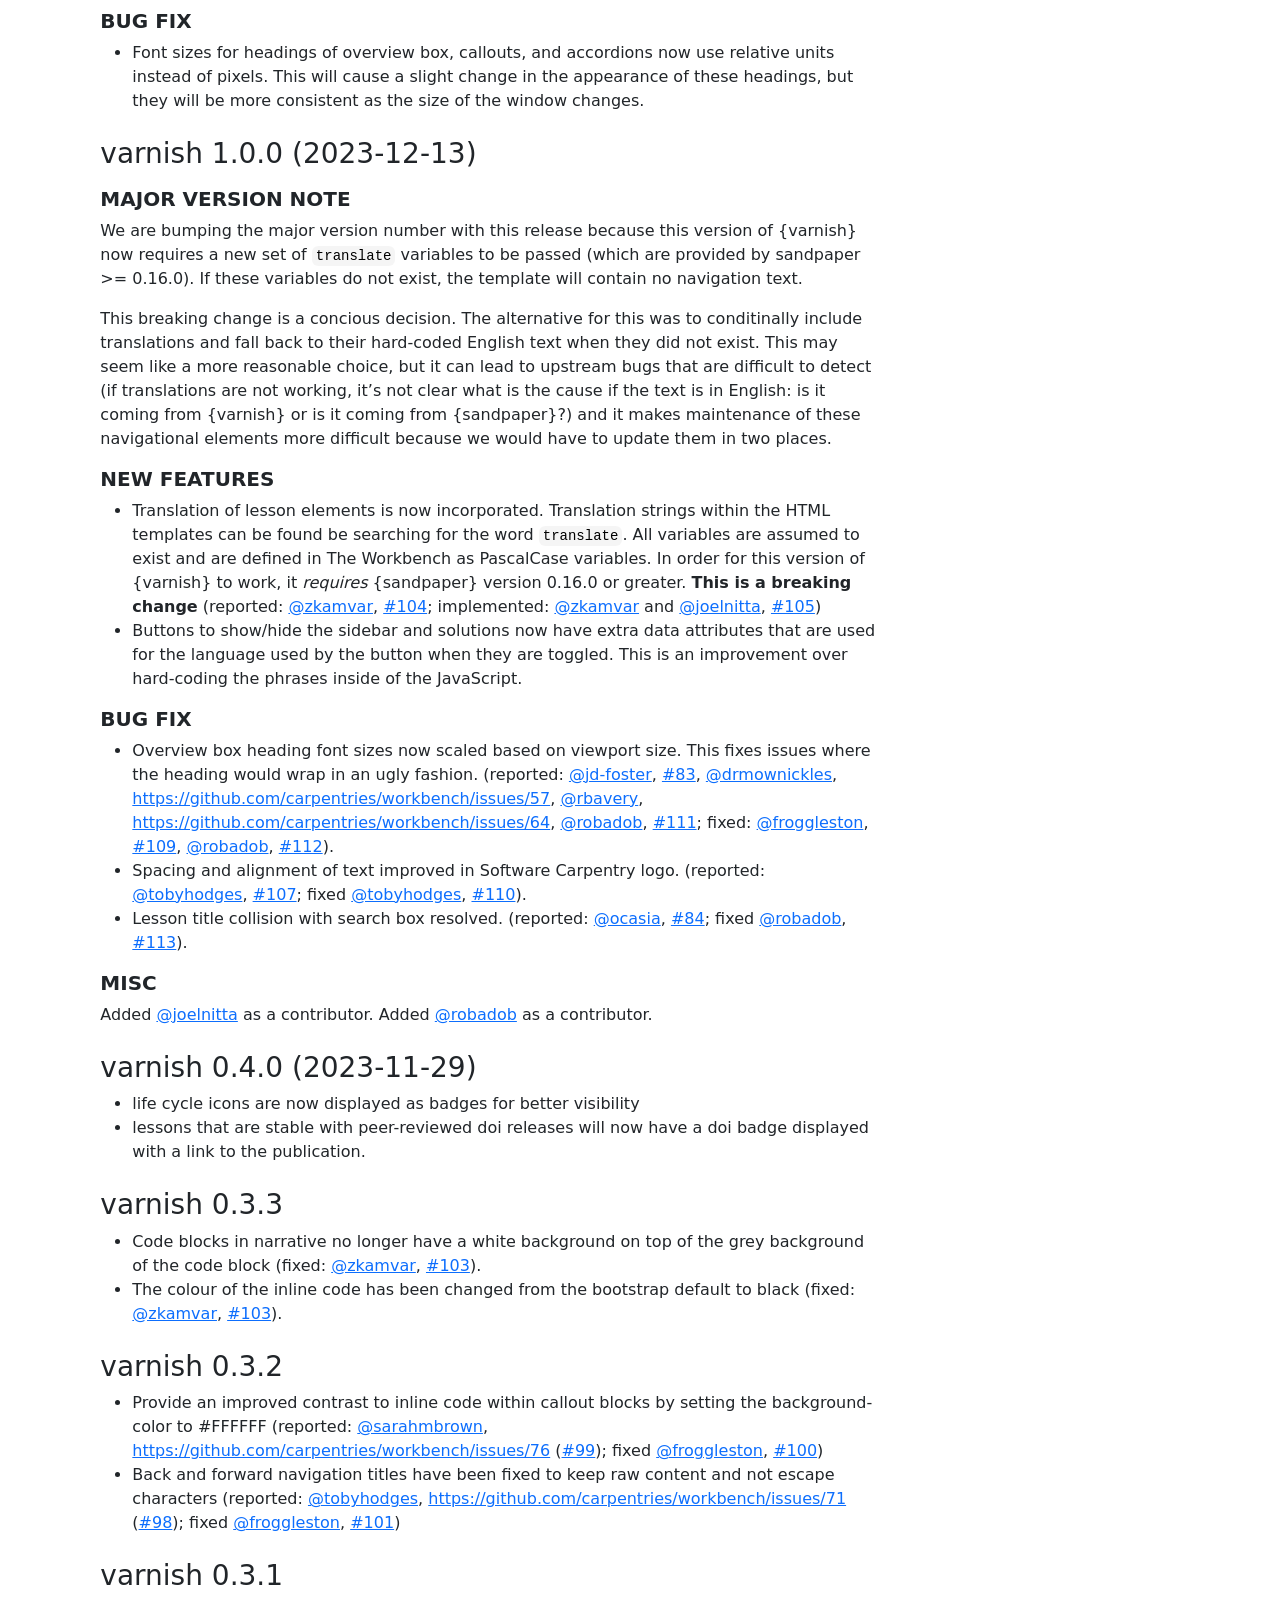
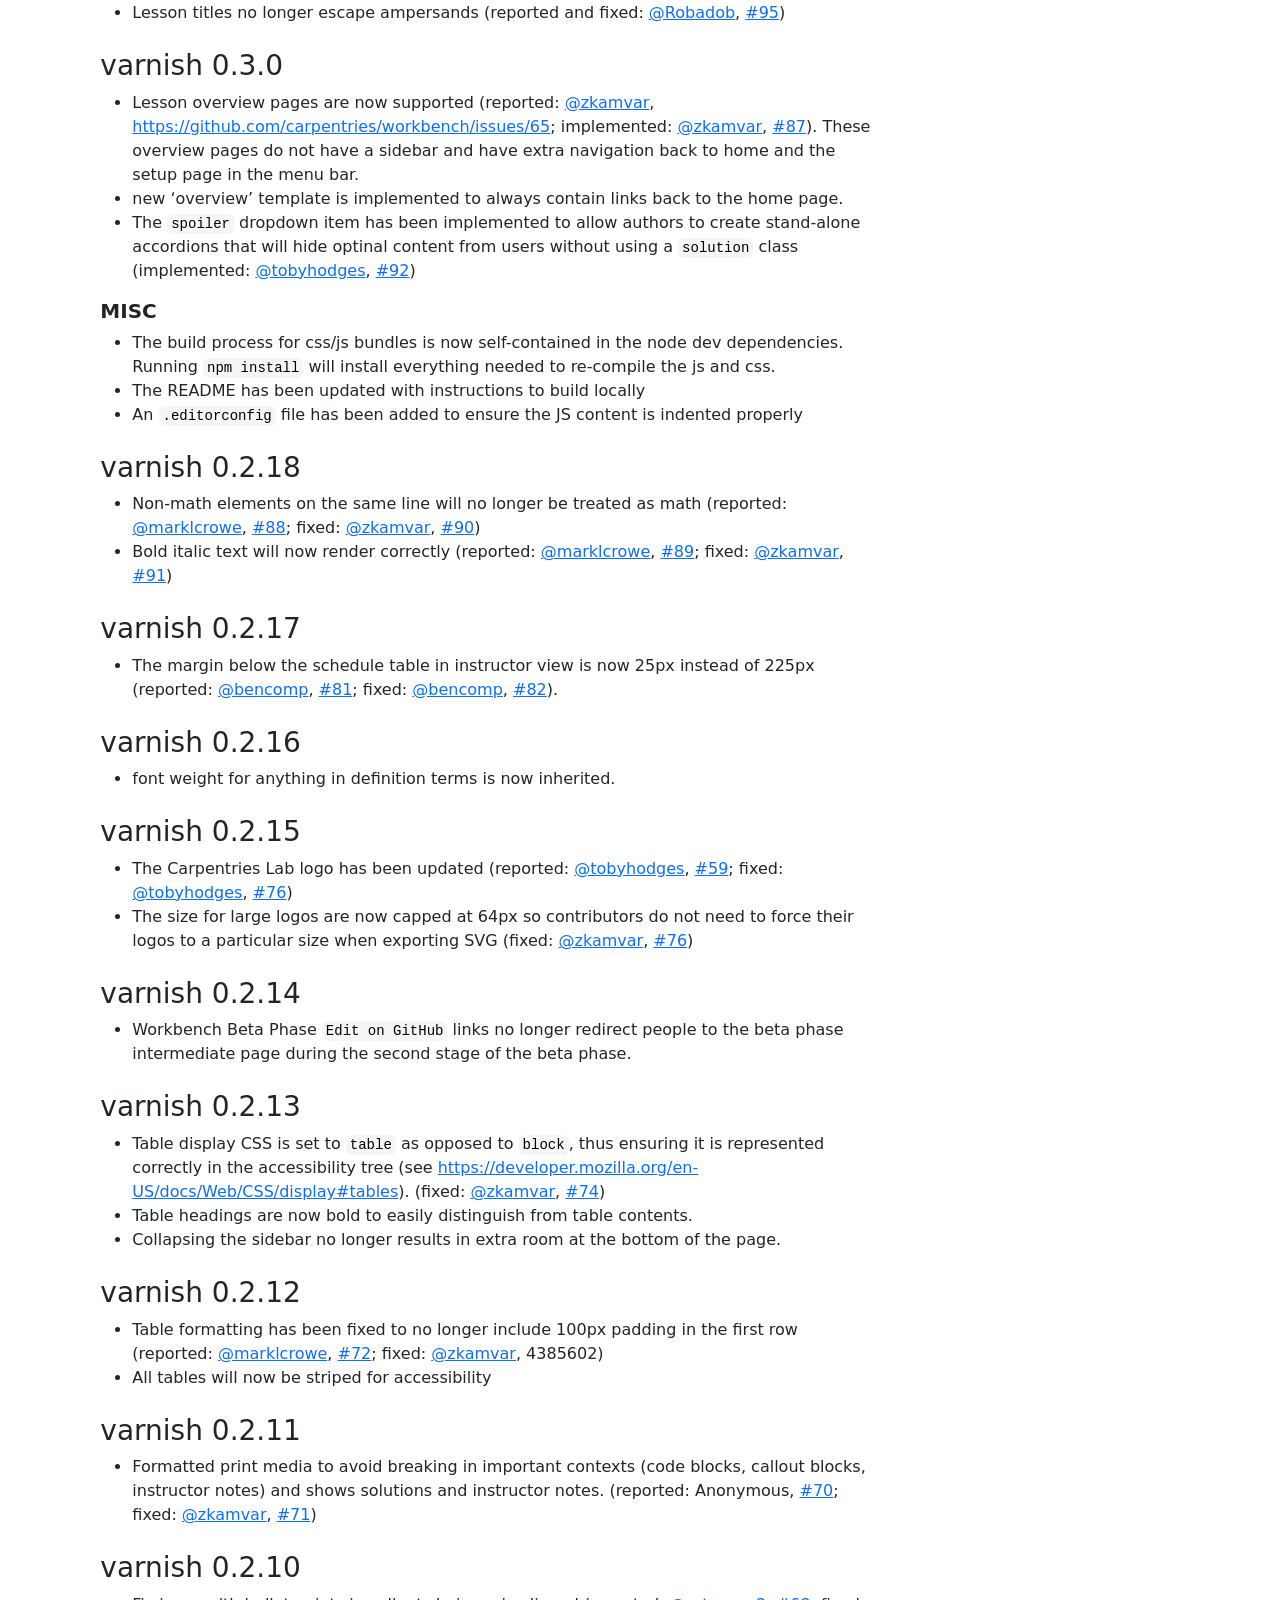
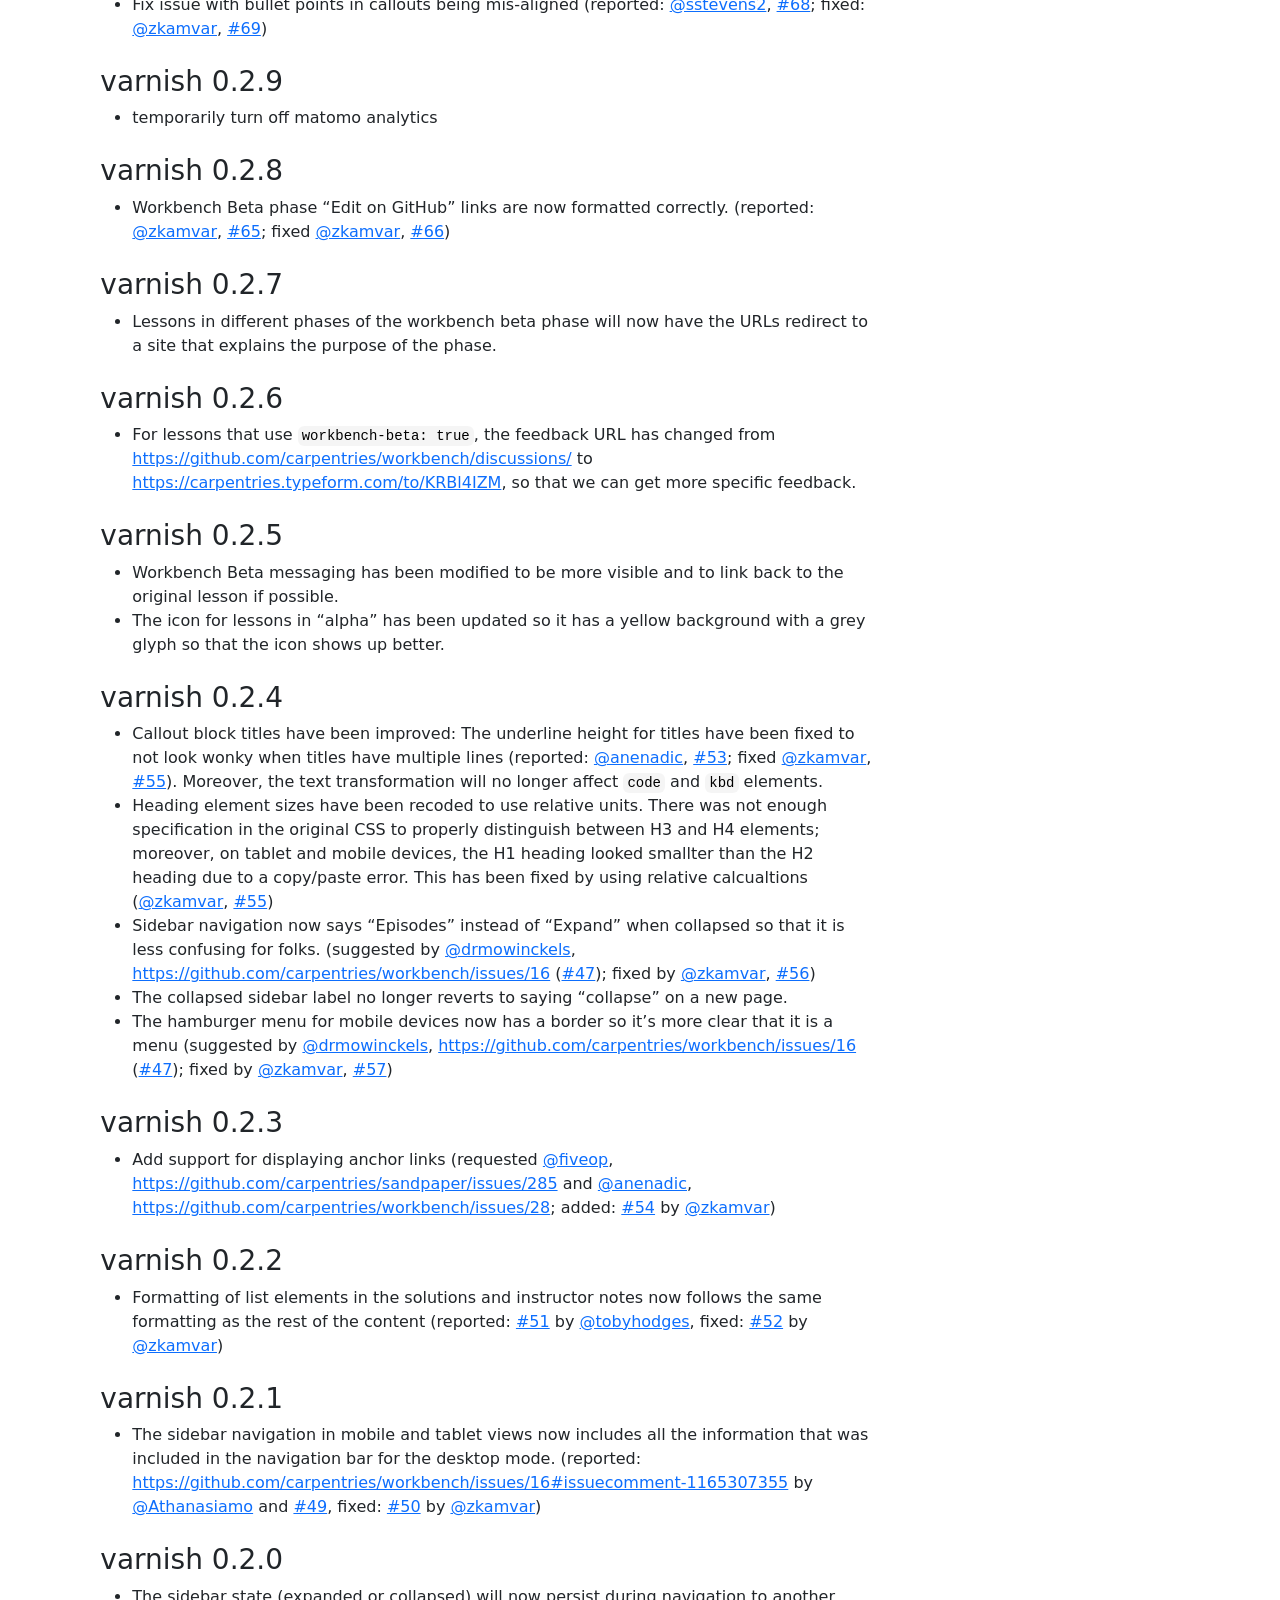
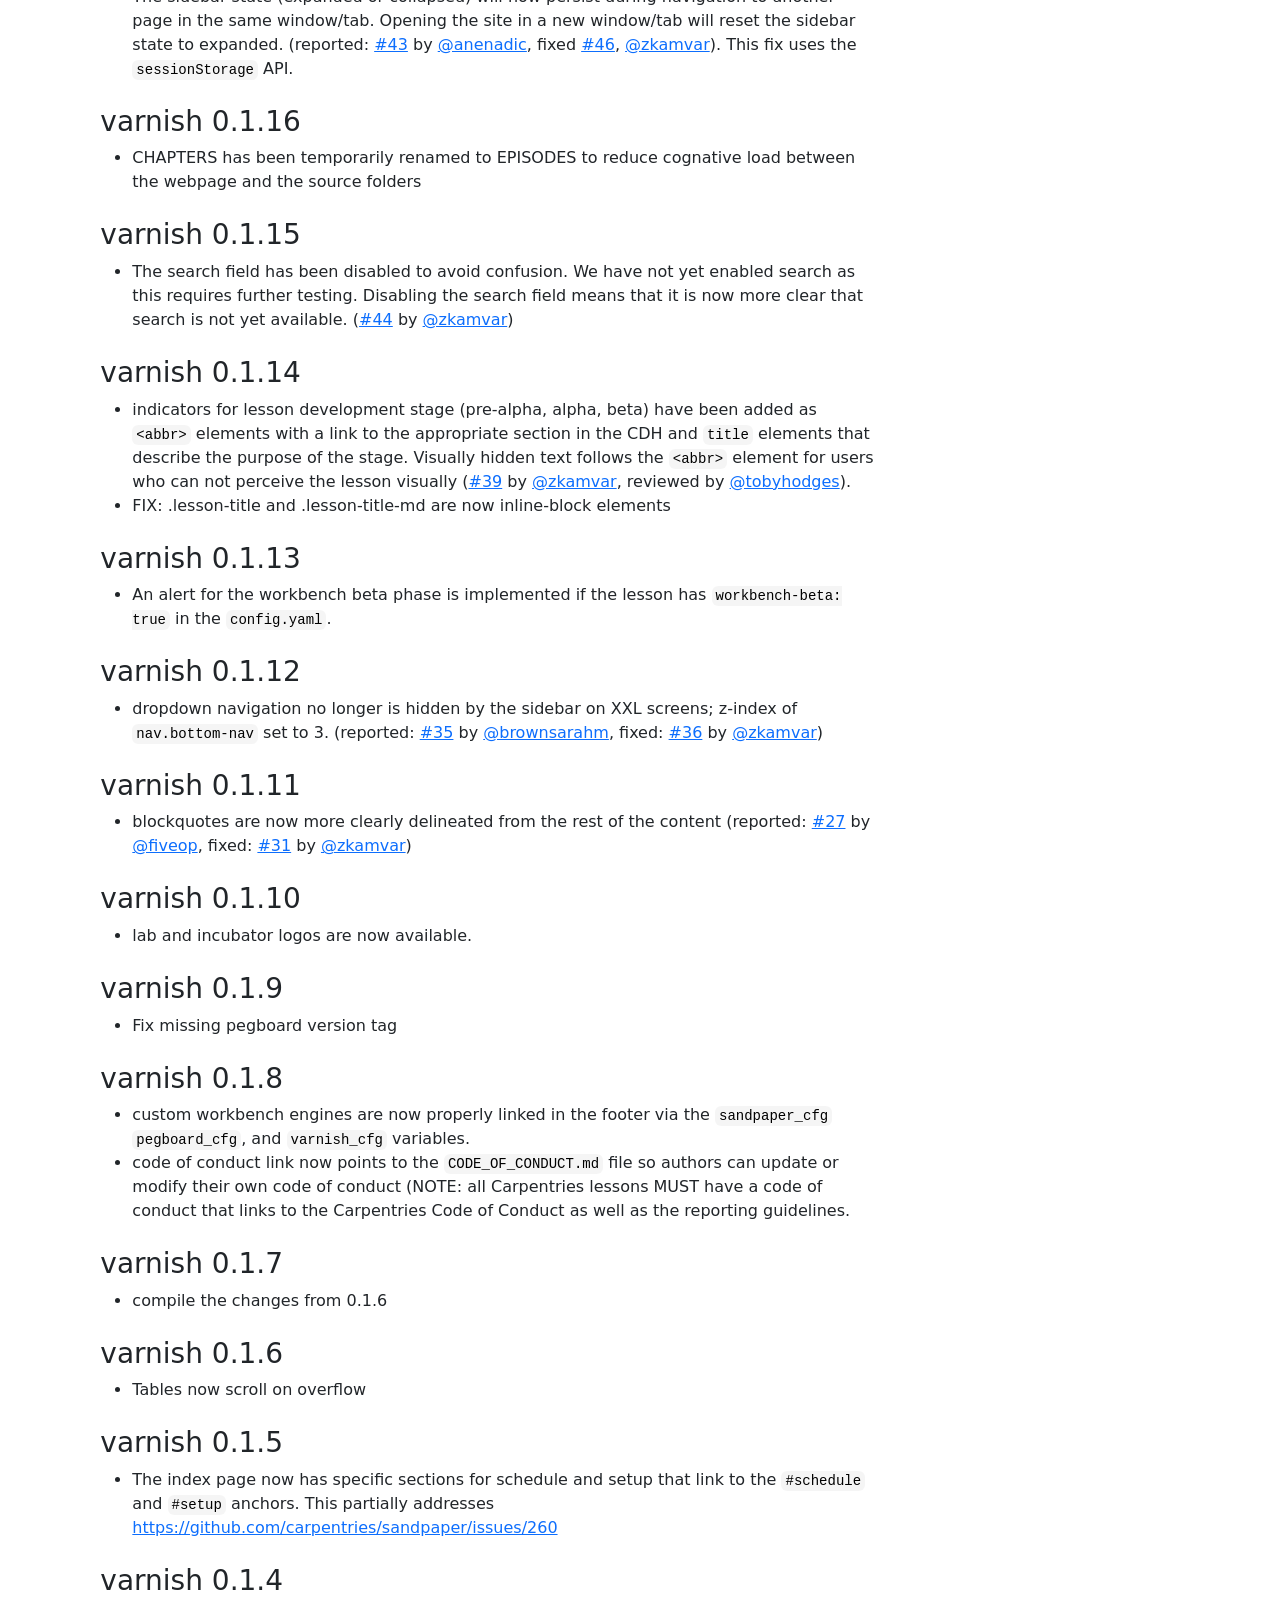
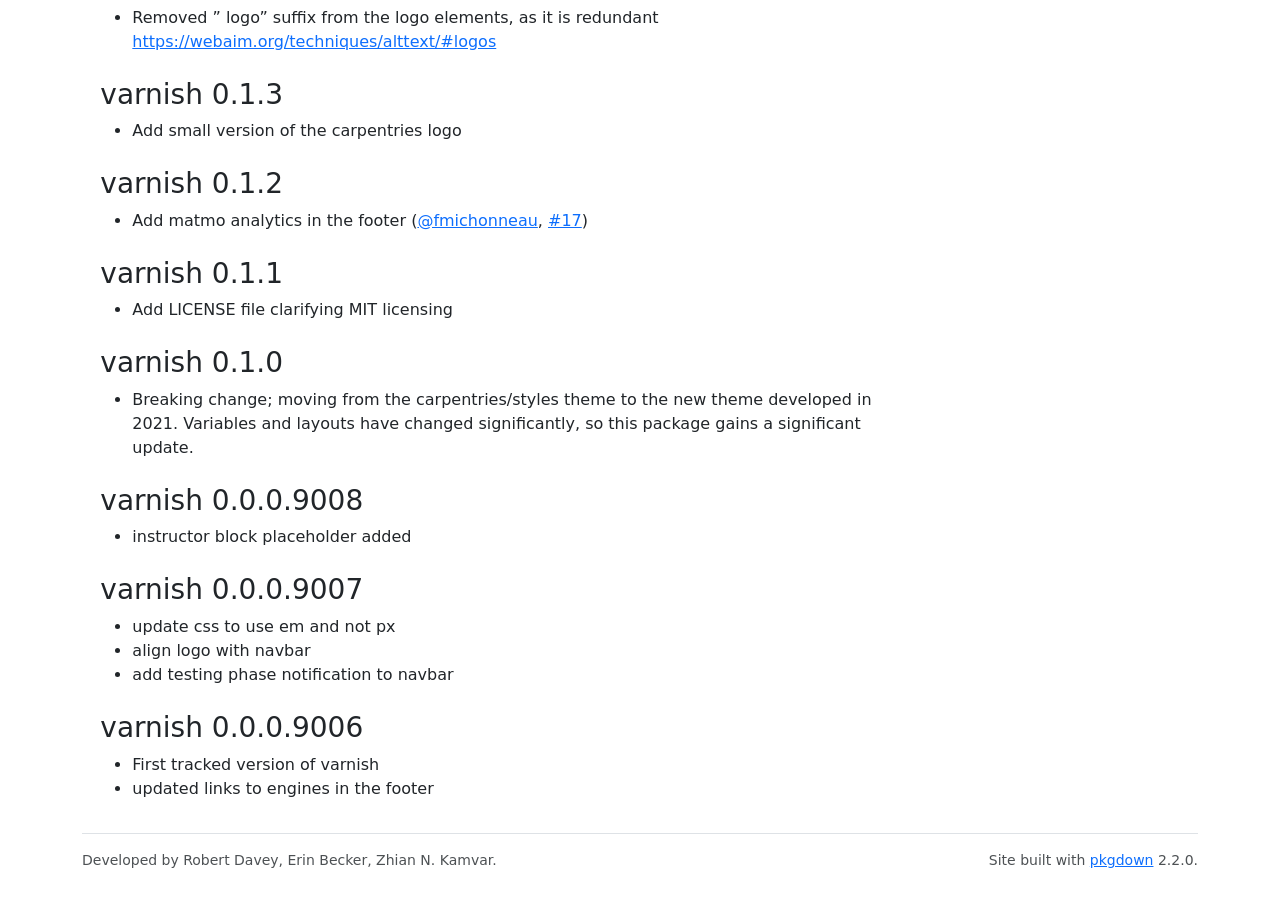
==== commit 43a6f734: "Built site for varnish@1.1.2: ec1b0a6" ====
--- a/news/index.html
+++ b/news/index.html
@@ -28,7 +28,7 @@
 <div class="row">
   <main id="main" class="col-md-9"><div class="page-header">
       <img src="../logo.png" class="logo" alt=""><h1>Changelog</h1>
-      <small>Source: <a href="https://github.com/melbournebioinformatics/uom-varnish/blob/main/NEWS.md" class="external-link"><code>NEWS.md</code></a></small>
+      <small>Source: <a href="https://github.com/melbournebioinformatics/uom-varnish/blob/uom-v1.1.2/NEWS.md" class="external-link"><code>NEWS.md</code></a></small>
     </div>
 
     <div class="section level2">
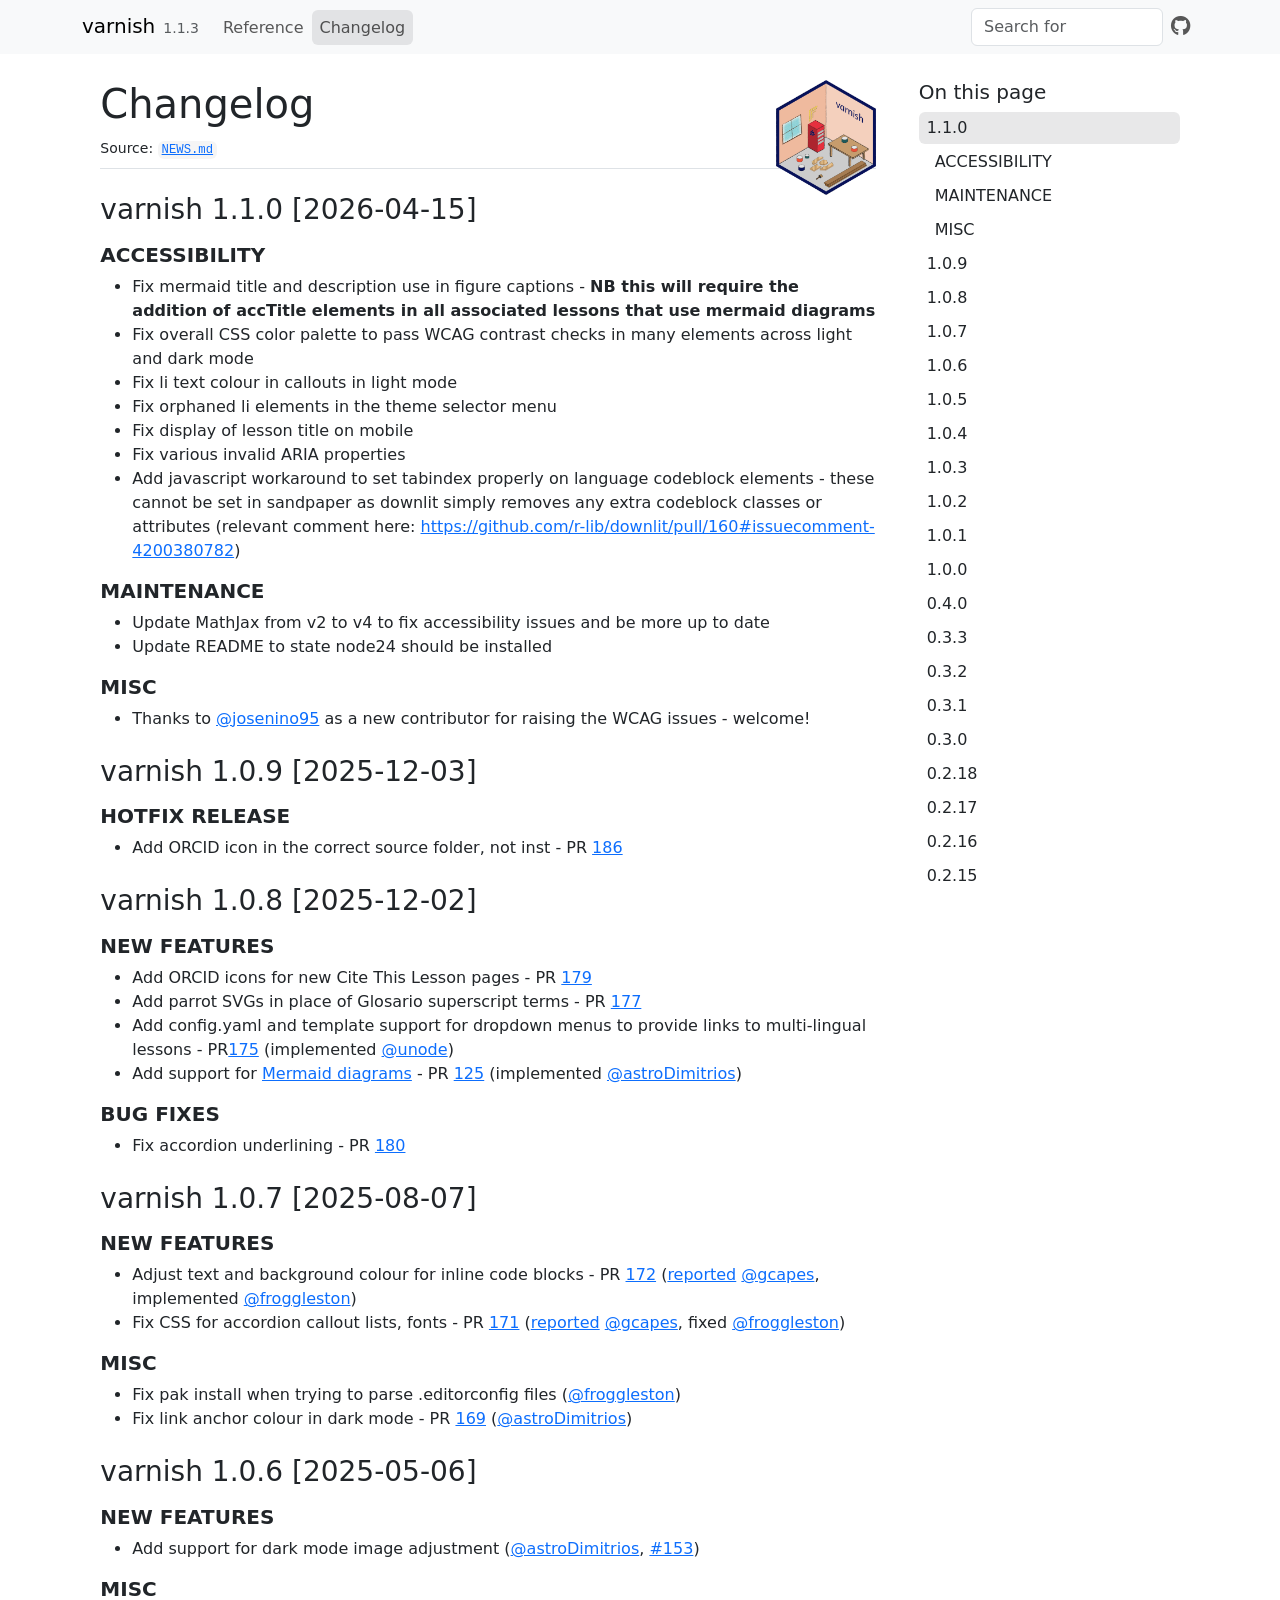
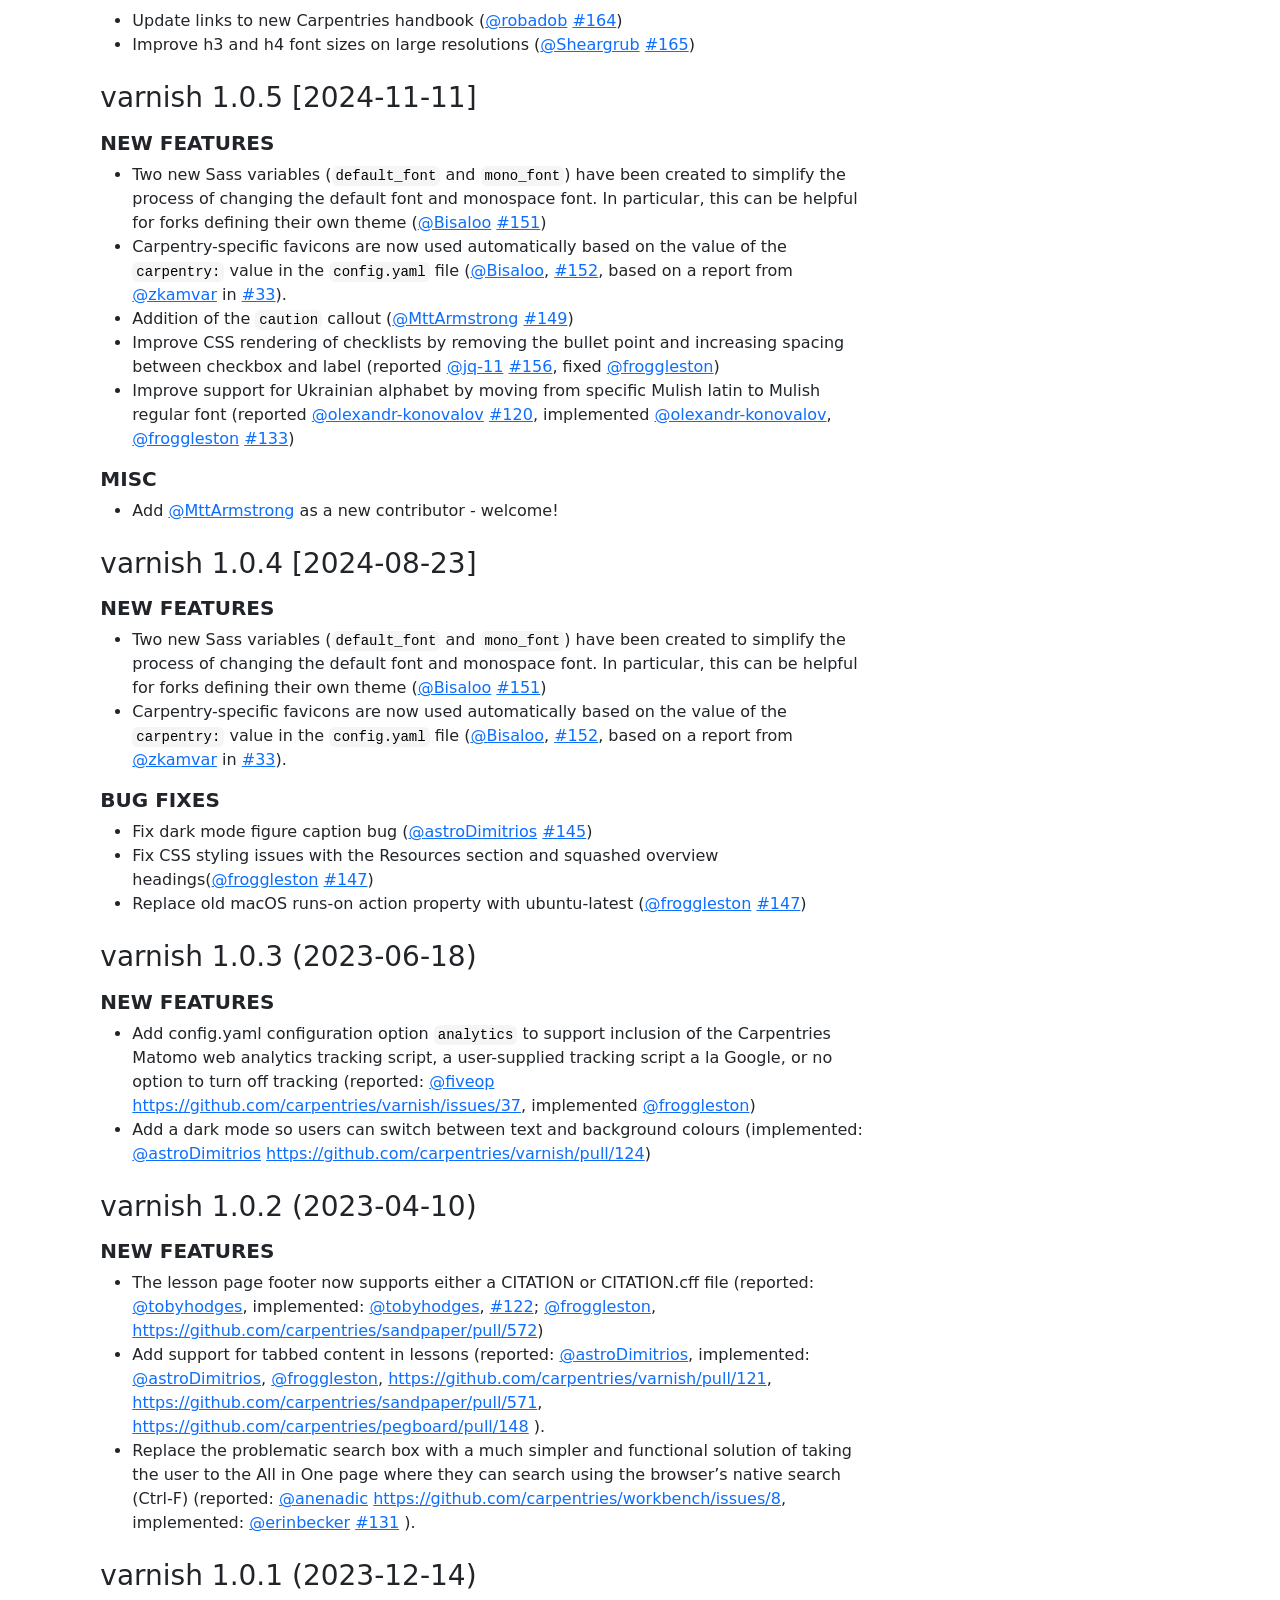
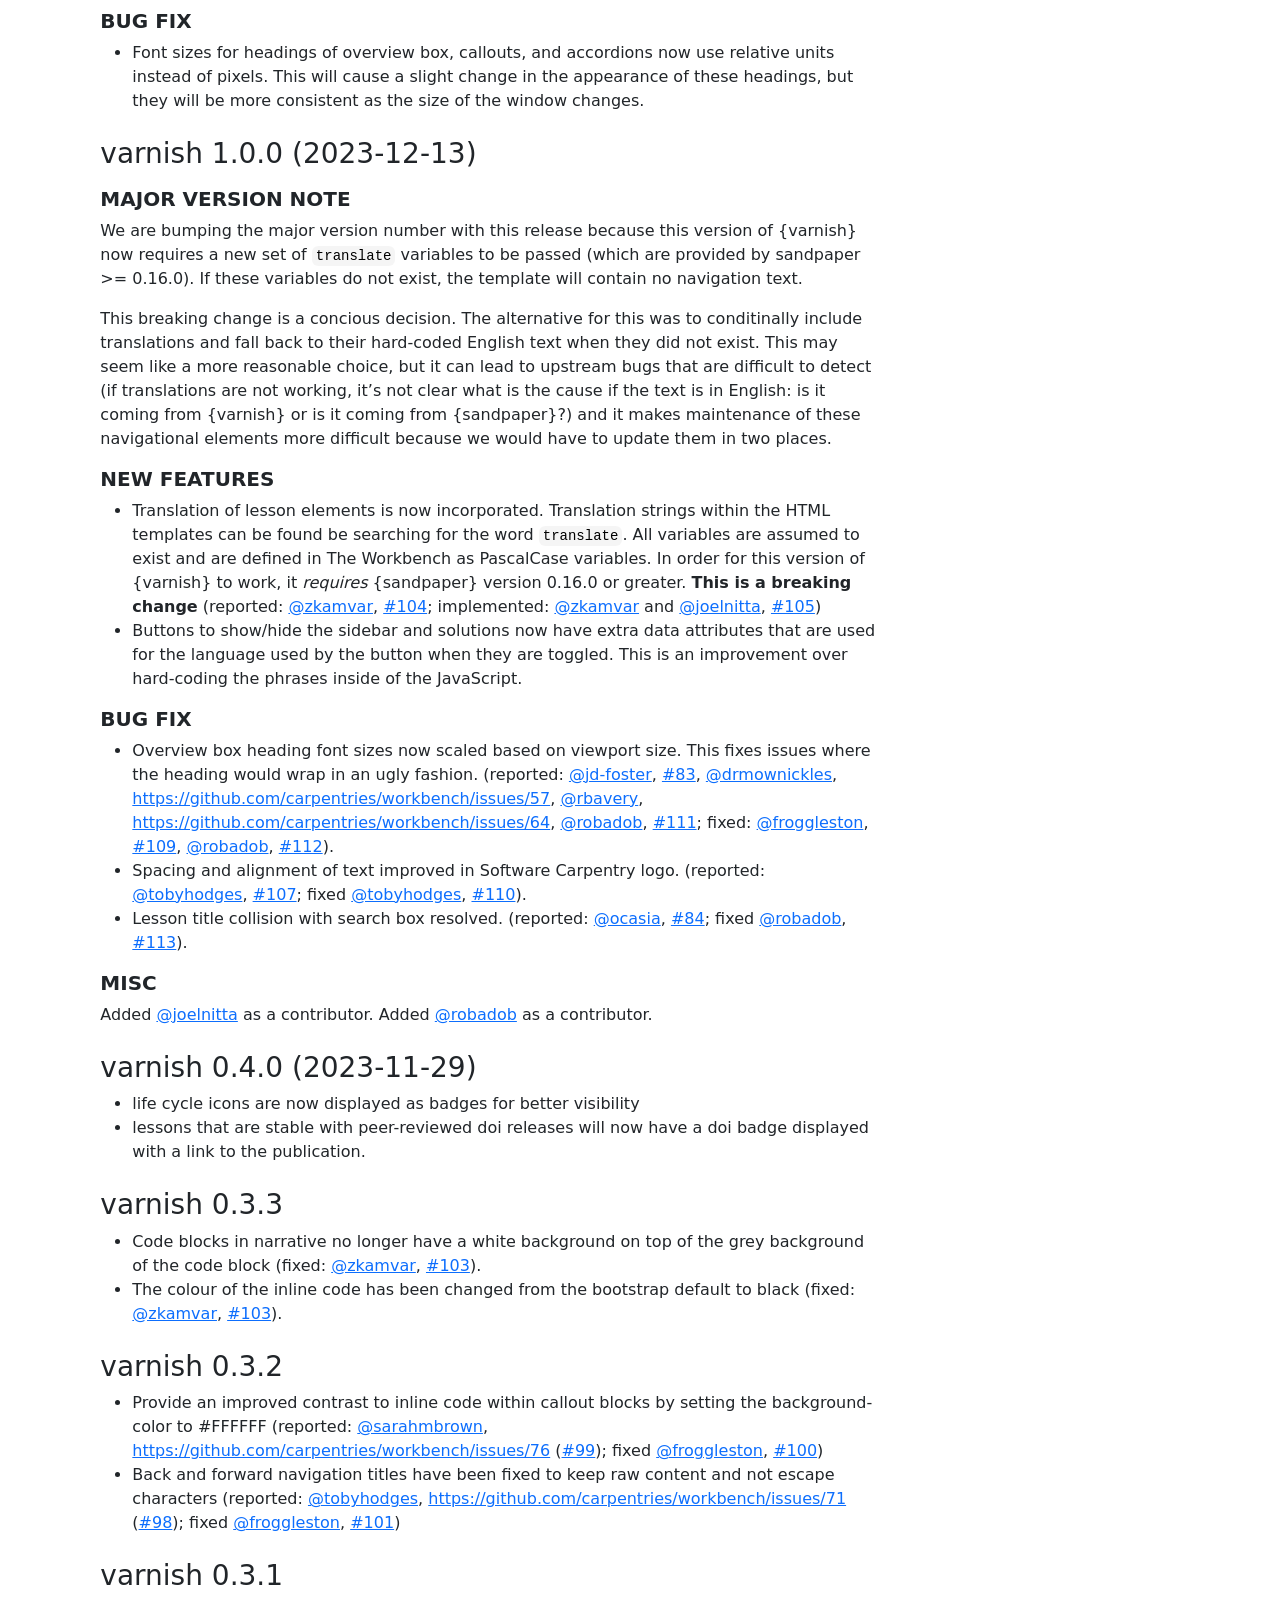
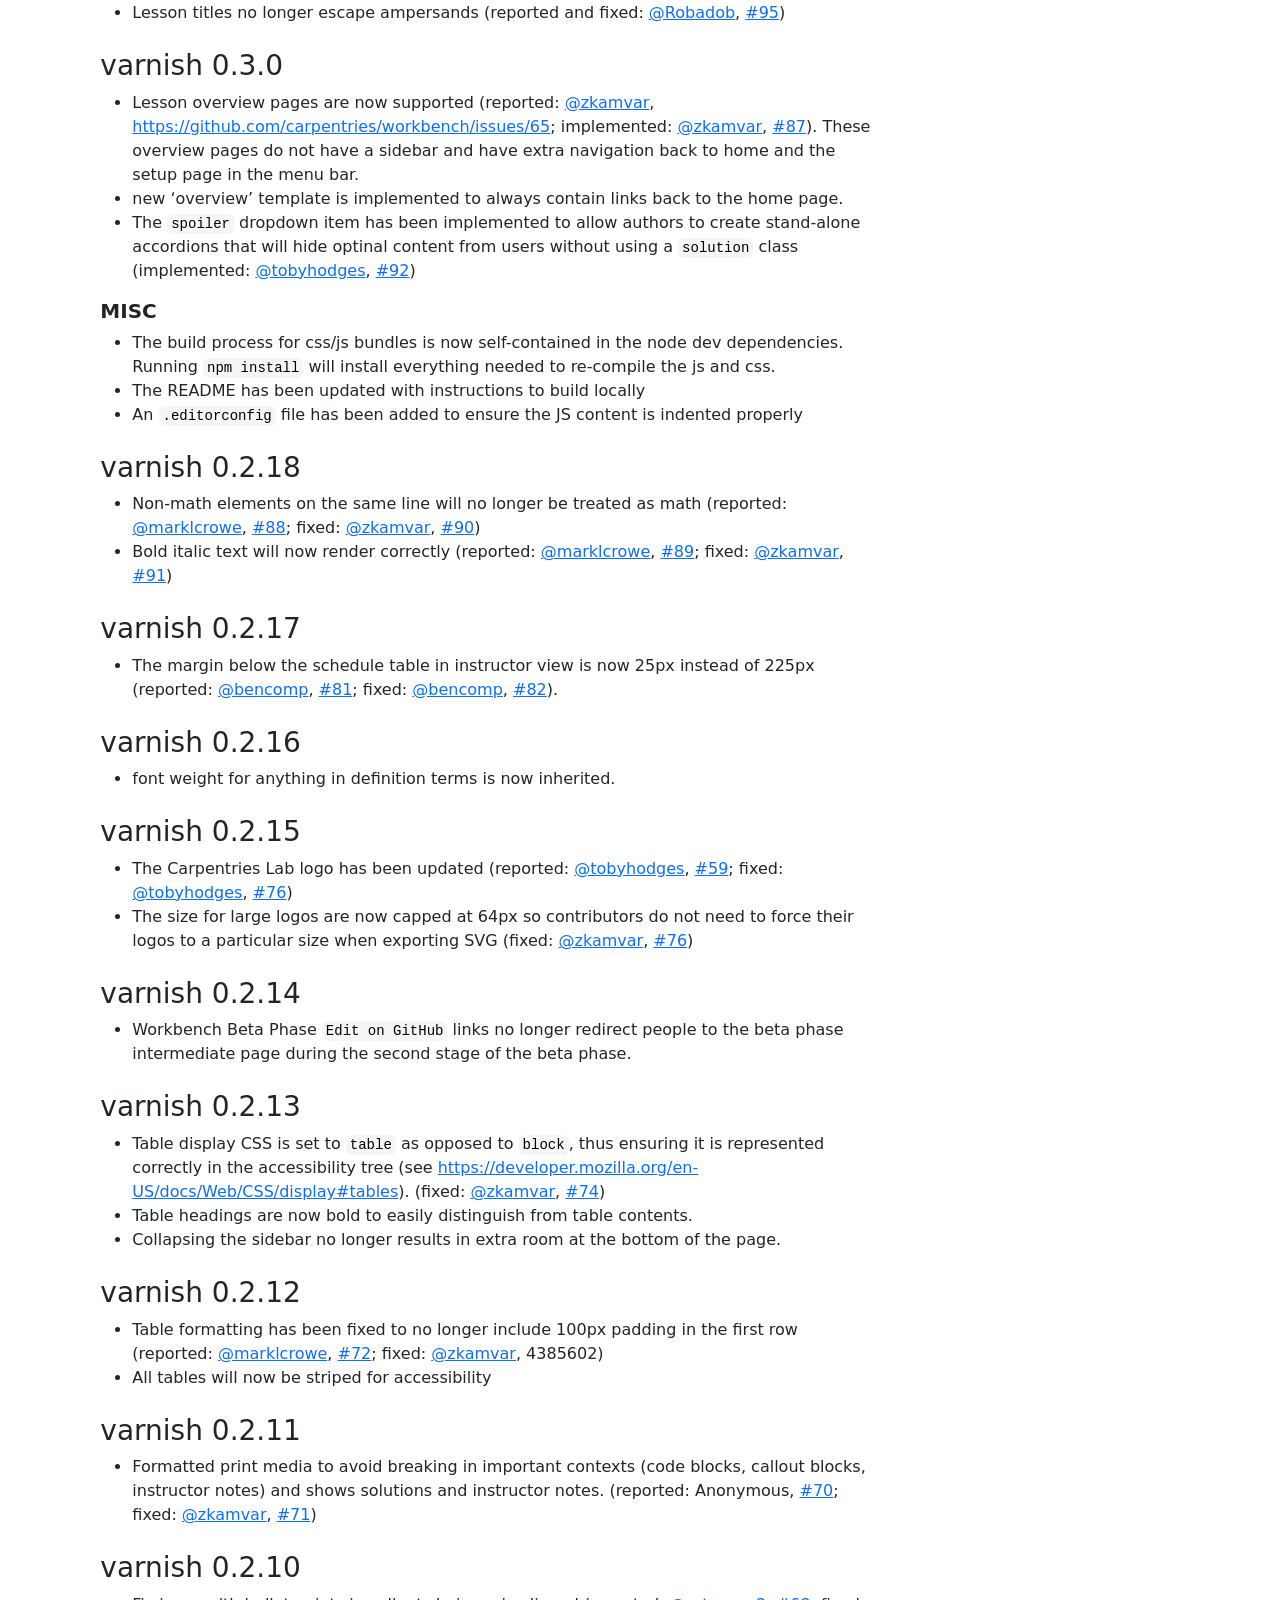
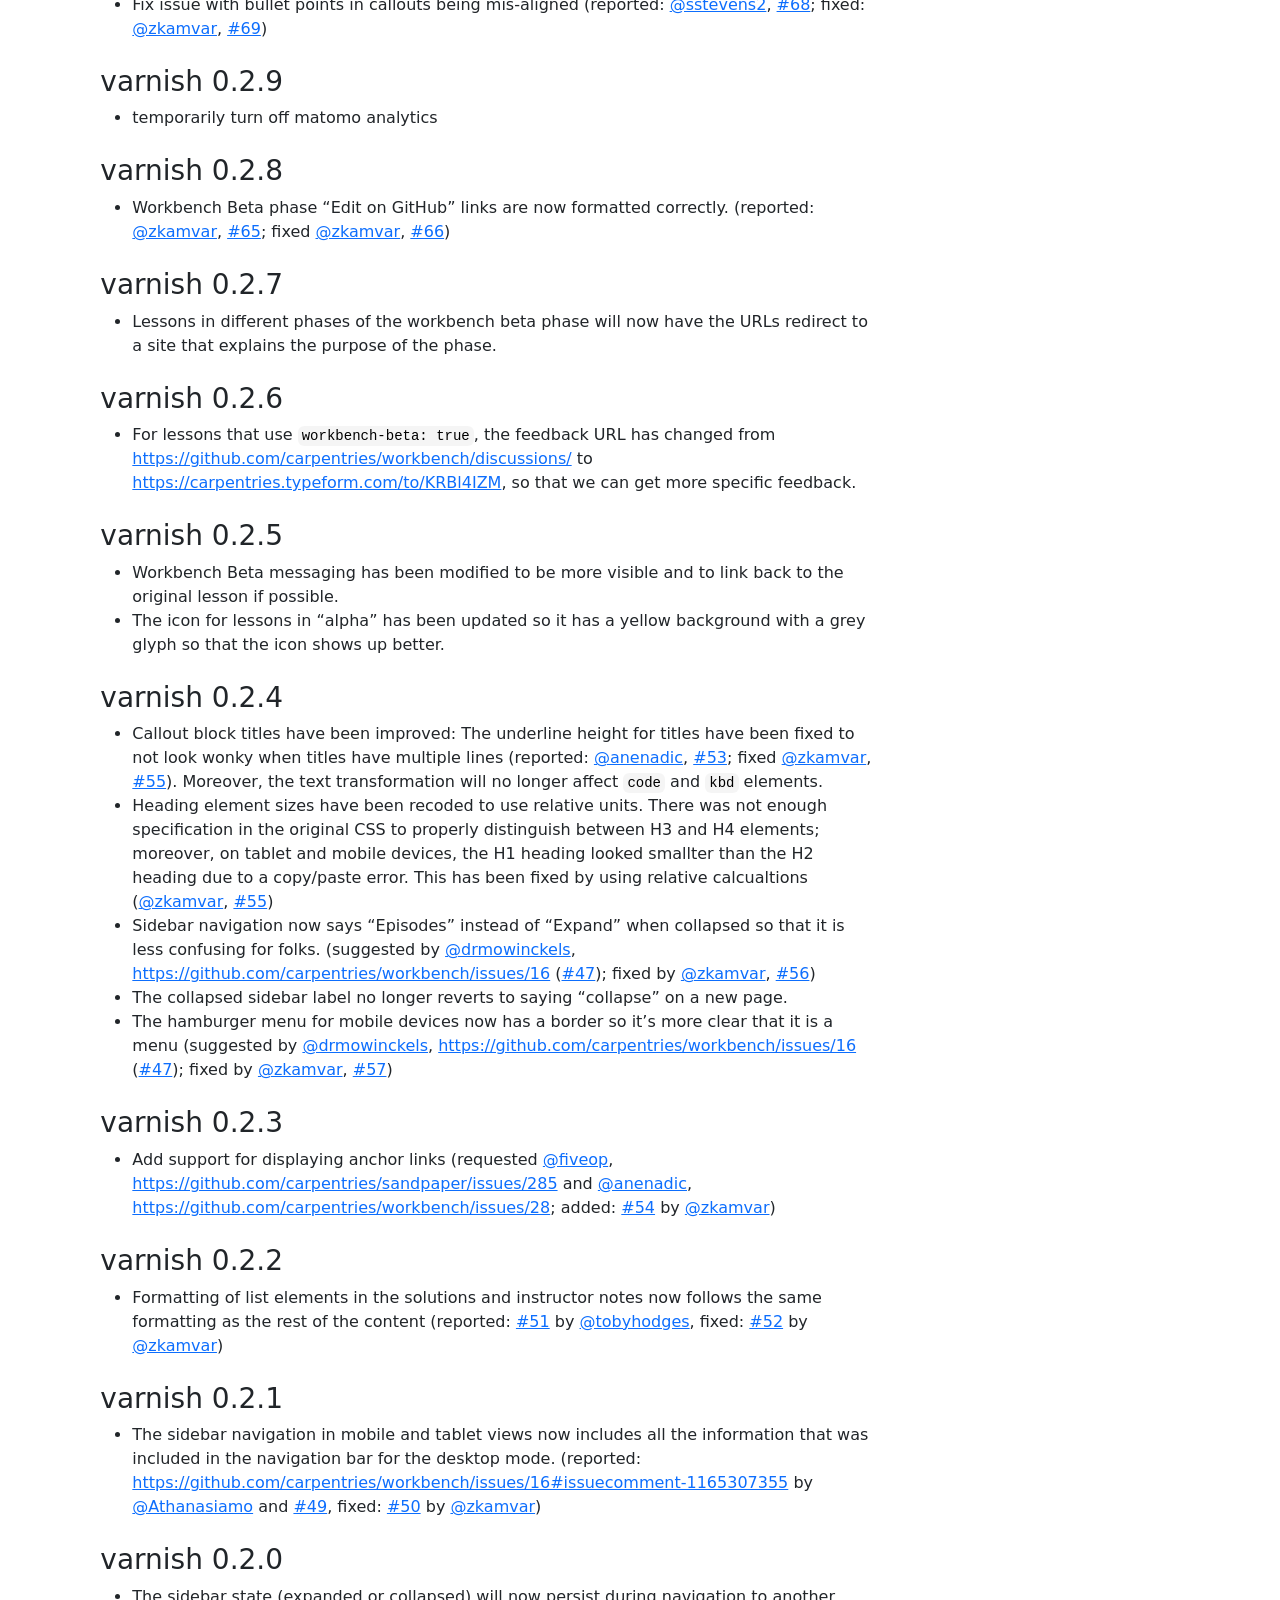
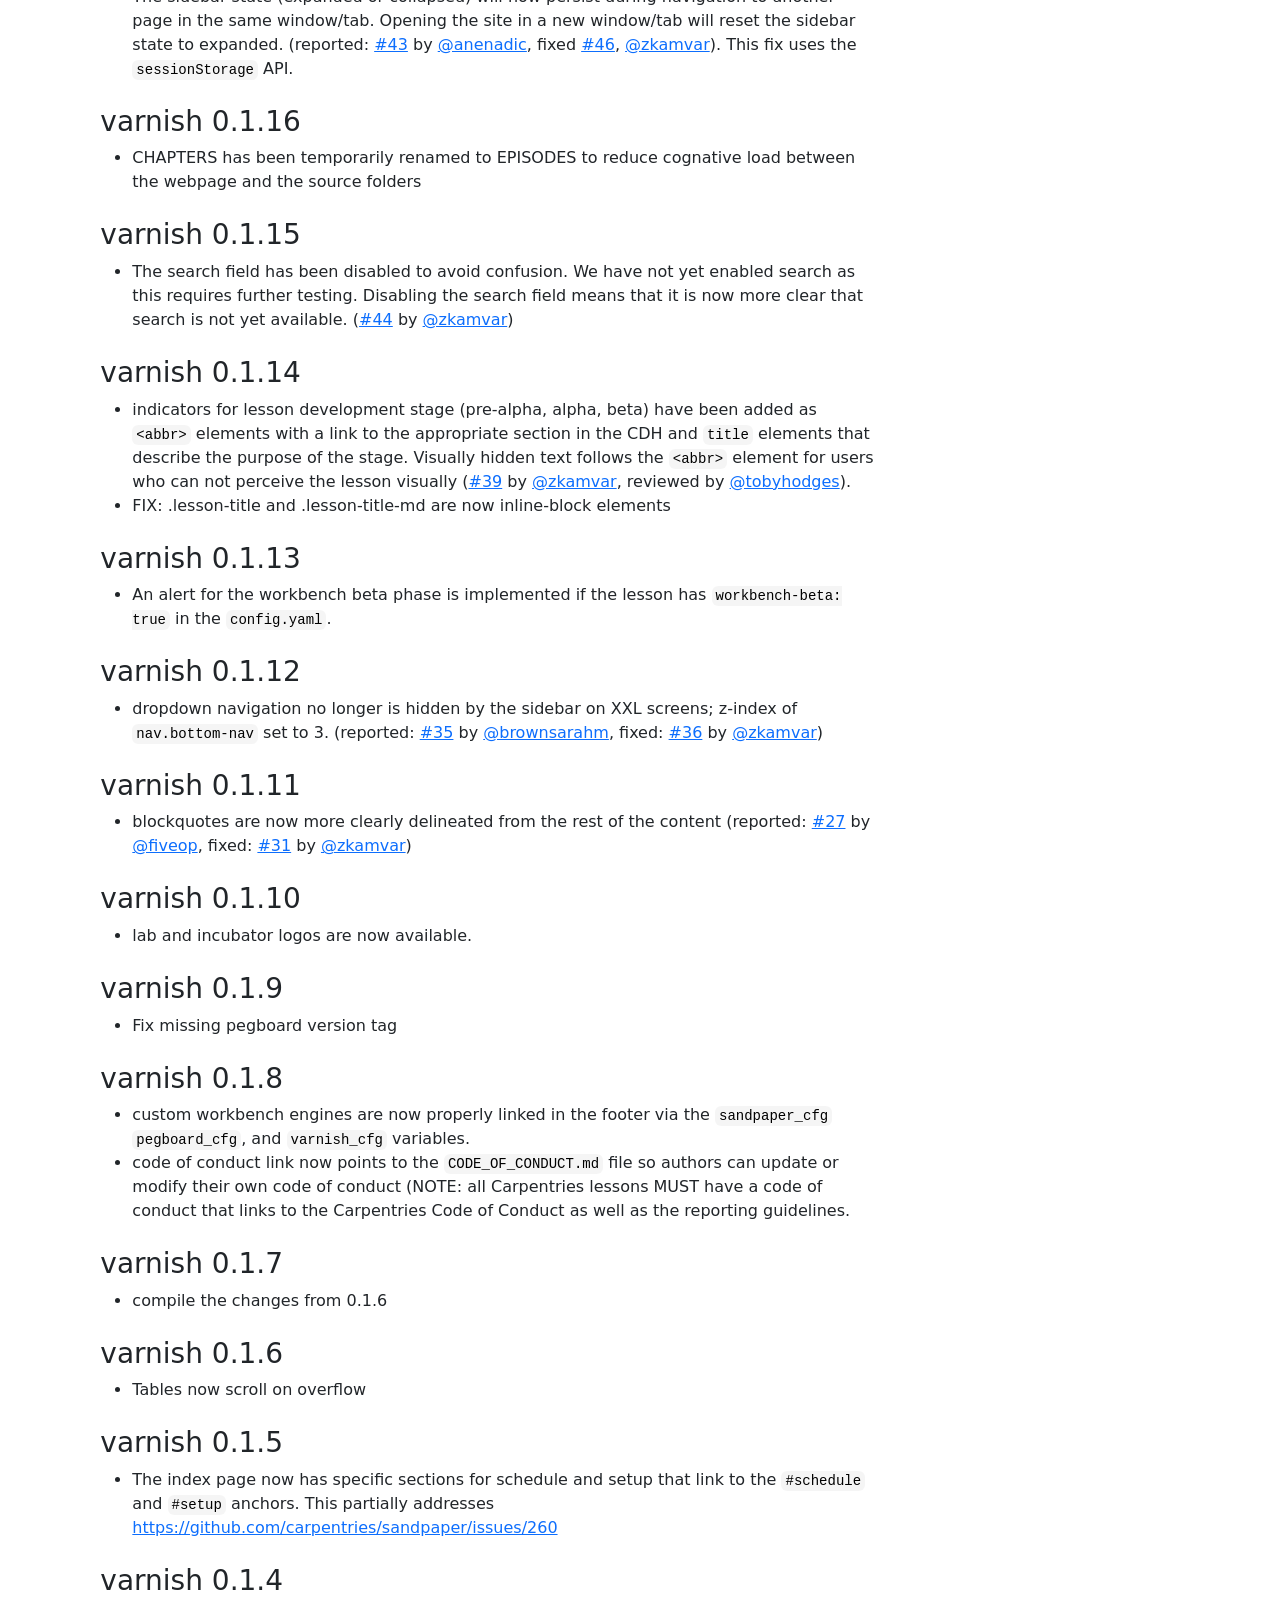
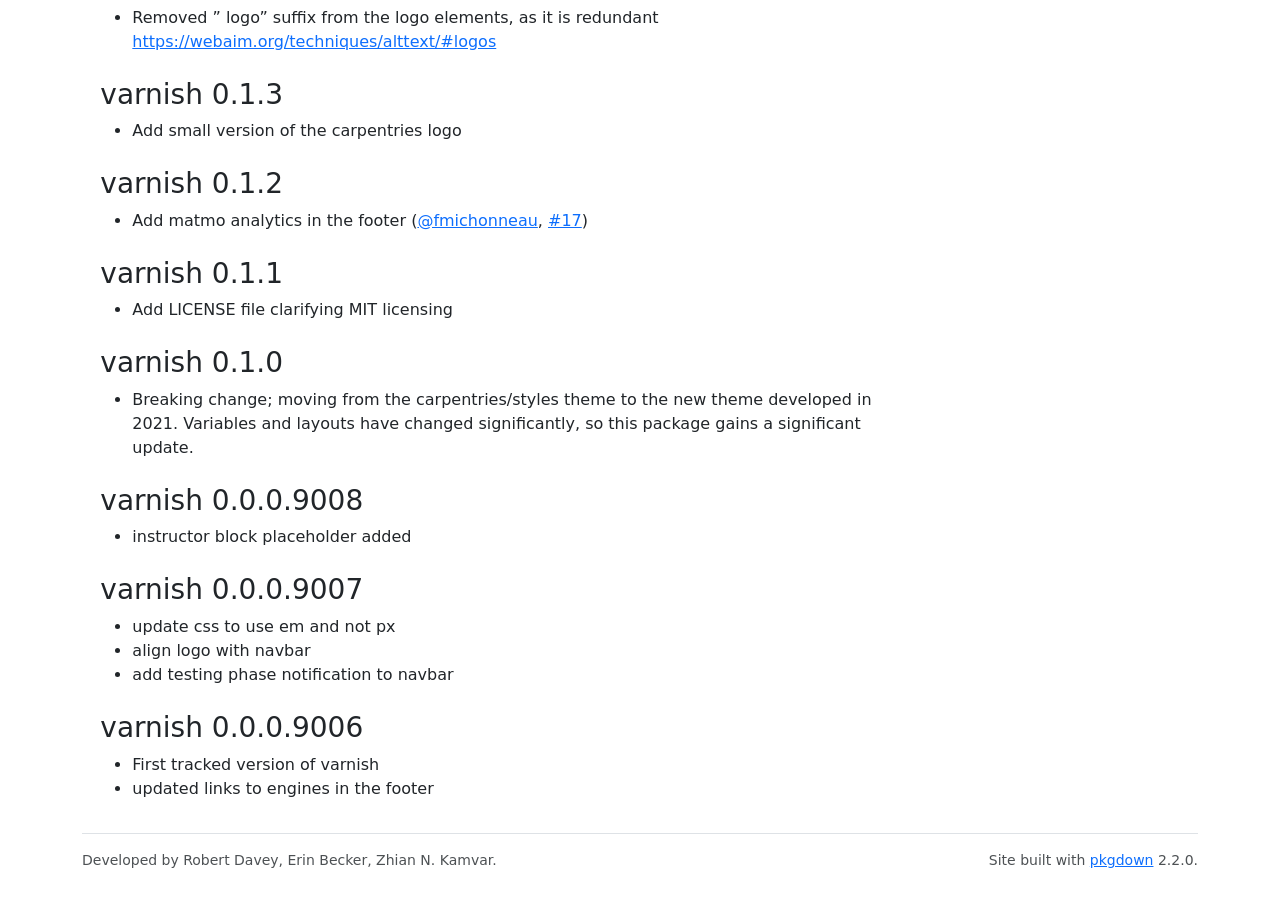
==== commit e0e34e33: "Built site for varnish@1.1.3: fe258ca" ====
--- a/news/index.html
+++ b/news/index.html
@@ -7,7 +7,7 @@
 
     <a class="navbar-brand me-2" href="../index.html">varnish</a>
 
-    <small class="nav-text text-muted me-auto" data-bs-toggle="tooltip" data-bs-placement="bottom" title="Released version">1.1.2</small>
+    <small class="nav-text text-muted me-auto" data-bs-toggle="tooltip" data-bs-placement="bottom" title="Released version">1.1.3</small>
 
 
     <button class="navbar-toggler" type="button" data-bs-toggle="collapse" data-bs-target="#navbar" aria-controls="navbar" aria-expanded="false" aria-label="Toggle navigation">
@@ -28,7 +28,7 @@
 <div class="row">
   <main id="main" class="col-md-9"><div class="page-header">
       <img src="../logo.png" class="logo" alt=""><h1>Changelog</h1>
-      <small>Source: <a href="https://github.com/melbournebioinformatics/uom-varnish/blob/uom-v1.1.2/NEWS.md" class="external-link"><code>NEWS.md</code></a></small>
+      <small>Source: <a href="https://github.com/melbournebioinformatics/uom-varnish/blob/main/NEWS.md" class="external-link"><code>NEWS.md</code></a></small>
     </div>
 
     <div class="section level2">
